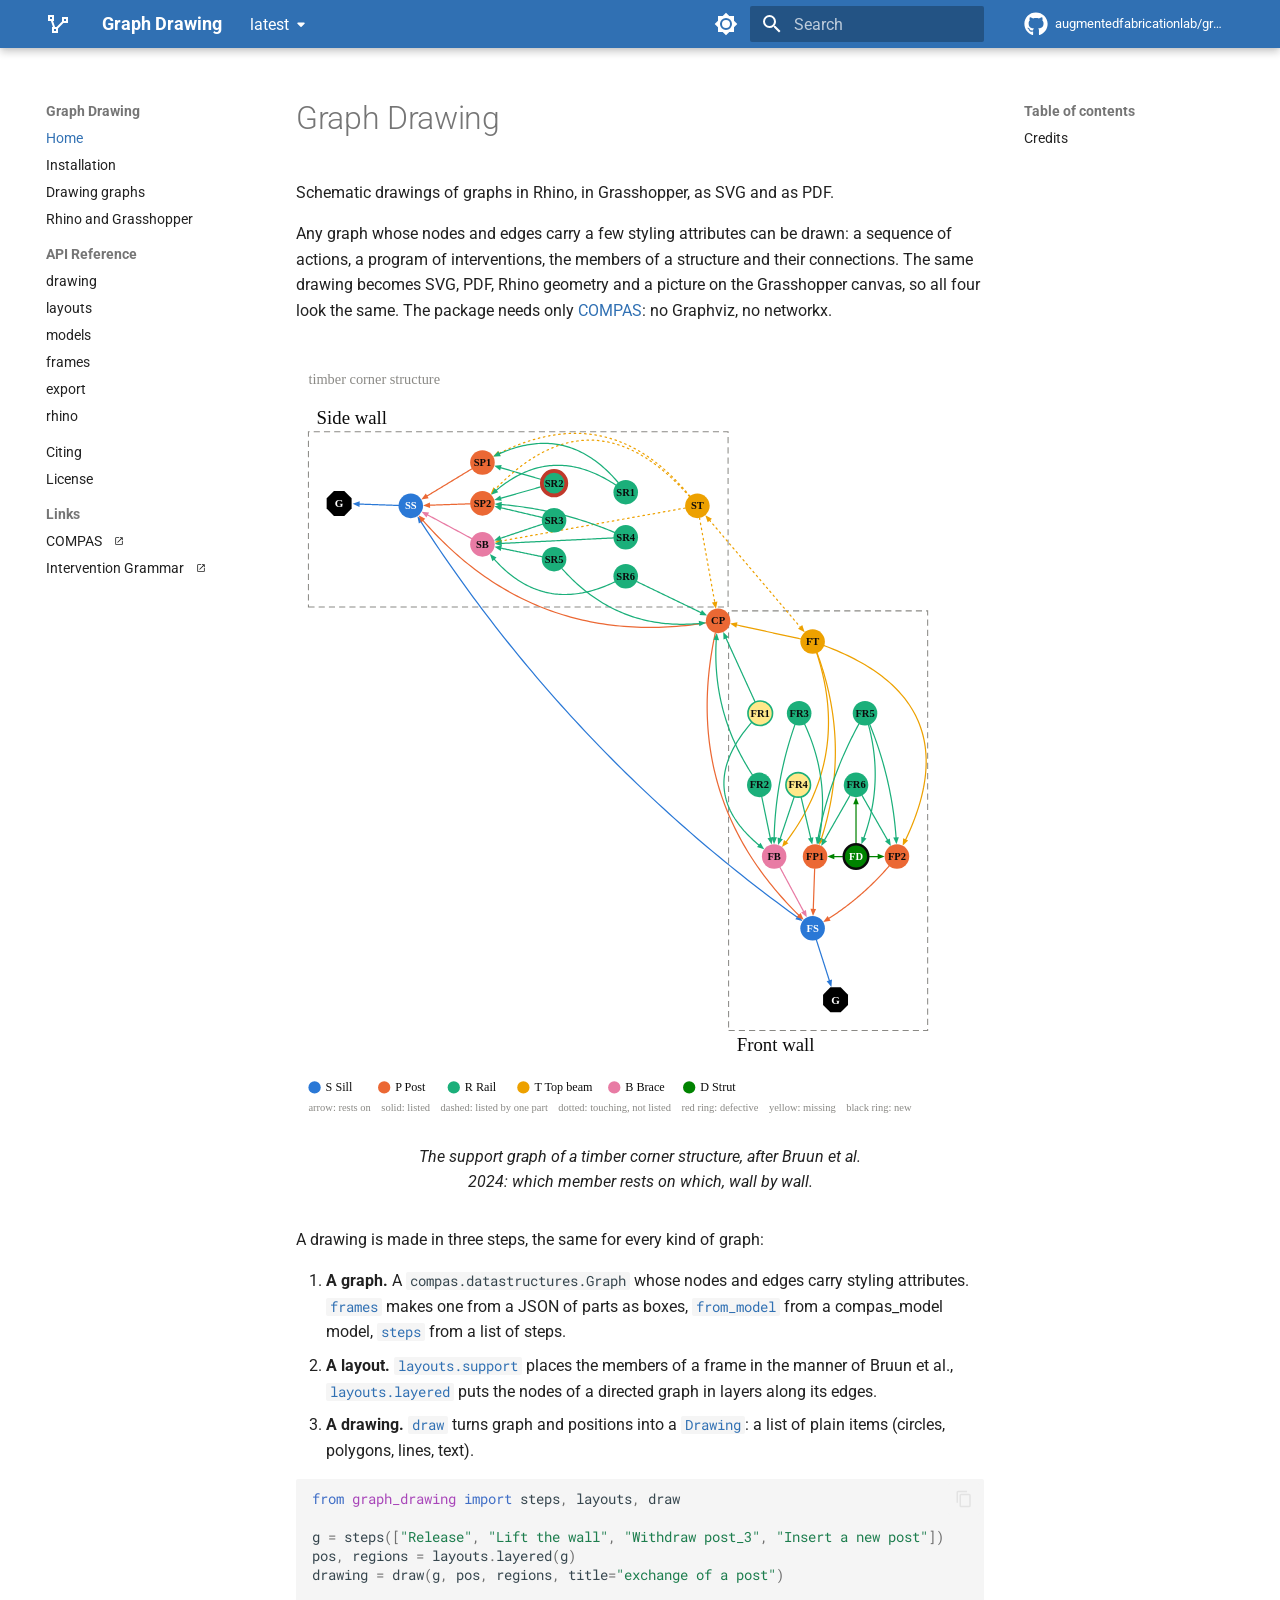
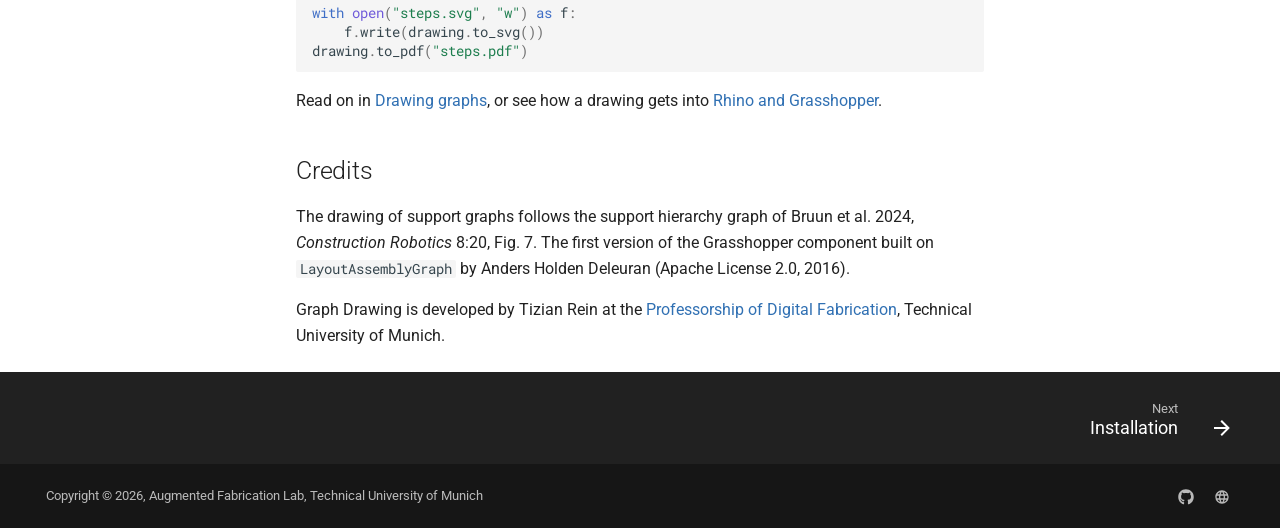
==== latest/index.html @ 90469720 "Deployed 56a0290 to latest with MkDocs 1.6.1 and mike 2.2.0" ====
<!doctype html>
<html lang="en" class="no-js">
  <head>
    
      <meta charset="utf-8">
      <meta name="viewport" content="width=device-width,initial-scale=1">
      
        <meta name="description" content="Schematic drawings of graphs in Rhino, in Grasshopper, as SVG and as PDF.">
      
      
        <meta name="author" content="Tizian Rein">
      
      
        <link rel="canonical" href="https://augmentedfabricationlab.github.io/graph_drawing/latest/">
      
      
      
        <link rel="next" href="installation/">
      
      
        
      
      
      <link rel="icon" href="_images/favicon.svg">
      <meta name="generator" content="mkdocs-1.6.1, mkdocs-material-9.7.7">
    
    
      
        <title>Graph Drawing</title>
      
    
    
      <link rel="stylesheet" href="assets/stylesheets/main.ec1eaa64.min.css">
      
        
        <link rel="stylesheet" href="assets/stylesheets/palette.ab4e12ef.min.css">
      
      


    
    
      
    
    
      
        
        
        <link rel="preconnect" href="https://fonts.gstatic.com" crossorigin>
        <link rel="stylesheet" href="https://fonts.googleapis.com/css?family=Roboto:300,300i,400,400i,700,700i%7CRoboto+Mono:400,400i,700,700i&display=fallback">
        <style>:root{--md-text-font:"Roboto";--md-code-font:"Roboto Mono"}</style>
      
    
    
      <link rel="stylesheet" href="assets/_mkdocstrings.css">
    
      <link rel="stylesheet" href="assets/stylesheets/custom.css">
    
    <script>__md_scope=new URL(".",location),__md_hash=e=>[...e].reduce(((e,_)=>(e<<5)-e+_.charCodeAt(0)),0),__md_get=(e,_=localStorage,t=__md_scope)=>JSON.parse(_.getItem(t.pathname+"."+e)),__md_set=(e,_,t=localStorage,a=__md_scope)=>{try{t.setItem(a.pathname+"."+e,JSON.stringify(_))}catch(e){}}</script>
    
      

    
    
  </head>
  
  
    
    
      
    
    
    
    
    <body dir="ltr" data-md-color-scheme="default" data-md-color-primary="custom" data-md-color-accent="custom">
  
    
    <input class="md-toggle" data-md-toggle="drawer" type="checkbox" id="__drawer" autocomplete="off">
    <input class="md-toggle" data-md-toggle="search" type="checkbox" id="__search" autocomplete="off">
    <label class="md-overlay" for="__drawer"></label>
    <div data-md-component="skip">
      
        
        <a href="#graph-drawing" class="md-skip">
          Skip to content
        </a>
      
    </div>
    <div data-md-component="announce">
      
    </div>
    
      <div data-md-color-scheme="default" data-md-component="outdated" hidden>
        
      </div>
    
    
      

  

<header class="md-header md-header--shadow" data-md-component="header">
  <nav class="md-header__inner md-grid" aria-label="Header">
    <a href="https://augmentedfabricationlab.github.io/graph_drawing/" title="Graph Drawing" class="md-header__button md-logo" aria-label="Graph Drawing" data-md-component="logo">
      
  
  <svg xmlns="http://www.w3.org/2000/svg" viewBox="0 0 24 24"><path d="M2 3v6h2.95l2 6H6v6h6v-4.59L17.41 11H22V5h-6v4.57L10.59 15H9.06l-2-6H8V3M4 5h2v2H4m14 0h2v2h-2M8 17h2v2H8Z"/></svg>

    </a>
    <label class="md-header__button md-icon" for="__drawer">
      
      <svg xmlns="http://www.w3.org/2000/svg" viewBox="0 0 24 24"><path d="M3 6h18v2H3zm0 5h18v2H3zm0 5h18v2H3z"/></svg>
    </label>
    <div class="md-header__title" data-md-component="header-title">
      <div class="md-header__ellipsis">
        <div class="md-header__topic">
          <span class="md-ellipsis">
            Graph Drawing
          </span>
        </div>
        <div class="md-header__topic" data-md-component="header-topic">
          <span class="md-ellipsis">
            
              Home
            
          </span>
        </div>
      </div>
    </div>
    
      
        <form class="md-header__option" data-md-component="palette">
  
    
    
    
    <input class="md-option" data-md-color-media="" data-md-color-scheme="default" data-md-color-primary="custom" data-md-color-accent="custom"  aria-label="Switch to dark mode"  type="radio" name="__palette" id="__palette_0">
    
      <label class="md-header__button md-icon" title="Switch to dark mode" for="__palette_1" hidden>
        <svg xmlns="http://www.w3.org/2000/svg" viewBox="0 0 24 24"><path d="M12 8a4 4 0 0 0-4 4 4 4 0 0 0 4 4 4 4 0 0 0 4-4 4 4 0 0 0-4-4m0 10a6 6 0 0 1-6-6 6 6 0 0 1 6-6 6 6 0 0 1 6 6 6 6 0 0 1-6 6m8-9.31V4h-4.69L12 .69 8.69 4H4v4.69L.69 12 4 15.31V20h4.69L12 23.31 15.31 20H20v-4.69L23.31 12z"/></svg>
      </label>
    
  
    
    
    
    <input class="md-option" data-md-color-media="" data-md-color-scheme="slate" data-md-color-primary="custom" data-md-color-accent="custom"  aria-label="Switch to light mode"  type="radio" name="__palette" id="__palette_1">
    
      <label class="md-header__button md-icon" title="Switch to light mode" for="__palette_0" hidden>
        <svg xmlns="http://www.w3.org/2000/svg" viewBox="0 0 24 24"><path d="M12 18c-.89 0-1.74-.2-2.5-.55C11.56 16.5 13 14.42 13 12s-1.44-4.5-3.5-5.45C10.26 6.2 11.11 6 12 6a6 6 0 0 1 6 6 6 6 0 0 1-6 6m8-9.31V4h-4.69L12 .69 8.69 4H4v4.69L.69 12 4 15.31V20h4.69L12 23.31 15.31 20H20v-4.69L23.31 12z"/></svg>
      </label>
    
  
</form>
      
    
    
      <script>var palette=__md_get("__palette");if(palette&&palette.color){if("(prefers-color-scheme)"===palette.color.media){var media=matchMedia("(prefers-color-scheme: light)"),input=document.querySelector(media.matches?"[data-md-color-media='(prefers-color-scheme: light)']":"[data-md-color-media='(prefers-color-scheme: dark)']");palette.color.media=input.getAttribute("data-md-color-media"),palette.color.scheme=input.getAttribute("data-md-color-scheme"),palette.color.primary=input.getAttribute("data-md-color-primary"),palette.color.accent=input.getAttribute("data-md-color-accent")}for(var[key,value]of Object.entries(palette.color))document.body.setAttribute("data-md-color-"+key,value)}</script>
    
    
    
      
      
        <label class="md-header__button md-icon" for="__search">
          
          <svg xmlns="http://www.w3.org/2000/svg" viewBox="0 0 24 24"><path d="M9.5 3A6.5 6.5 0 0 1 16 9.5c0 1.61-.59 3.09-1.56 4.23l.27.27h.79l5 5-1.5 1.5-5-5v-.79l-.27-.27A6.52 6.52 0 0 1 9.5 16 6.5 6.5 0 0 1 3 9.5 6.5 6.5 0 0 1 9.5 3m0 2C7 5 5 7 5 9.5S7 14 9.5 14 14 12 14 9.5 12 5 9.5 5"/></svg>
        </label>
        <div class="md-search" data-md-component="search" role="dialog">
  <label class="md-search__overlay" for="__search"></label>
  <div class="md-search__inner" role="search">
    <form class="md-search__form" name="search">
      <input type="text" class="md-search__input" name="query" aria-label="Search" placeholder="Search" autocapitalize="off" autocorrect="off" autocomplete="off" spellcheck="false" data-md-component="search-query" required>
      <label class="md-search__icon md-icon" for="__search">
        
        <svg xmlns="http://www.w3.org/2000/svg" viewBox="0 0 24 24"><path d="M9.5 3A6.5 6.5 0 0 1 16 9.5c0 1.61-.59 3.09-1.56 4.23l.27.27h.79l5 5-1.5 1.5-5-5v-.79l-.27-.27A6.52 6.52 0 0 1 9.5 16 6.5 6.5 0 0 1 3 9.5 6.5 6.5 0 0 1 9.5 3m0 2C7 5 5 7 5 9.5S7 14 9.5 14 14 12 14 9.5 12 5 9.5 5"/></svg>
        
        <svg xmlns="http://www.w3.org/2000/svg" viewBox="0 0 24 24"><path d="M20 11v2H8l5.5 5.5-1.42 1.42L4.16 12l7.92-7.92L13.5 5.5 8 11z"/></svg>
      </label>
      <nav class="md-search__options" aria-label="Search">
        
        <button type="reset" class="md-search__icon md-icon" title="Clear" aria-label="Clear" tabindex="-1">
          
          <svg xmlns="http://www.w3.org/2000/svg" viewBox="0 0 24 24"><path d="M19 6.41 17.59 5 12 10.59 6.41 5 5 6.41 10.59 12 5 17.59 6.41 19 12 13.41 17.59 19 19 17.59 13.41 12z"/></svg>
        </button>
      </nav>
      
        <div class="md-search__suggest" data-md-component="search-suggest"></div>
      
    </form>
    <div class="md-search__output">
      <div class="md-search__scrollwrap" tabindex="0" data-md-scrollfix>
        <div class="md-search-result" data-md-component="search-result">
          <div class="md-search-result__meta">
            Initializing search
          </div>
          <ol class="md-search-result__list" role="presentation"></ol>
        </div>
      </div>
    </div>
  </div>
</div>
      
    
    
      <div class="md-header__source">
        <a href="https://github.com/augmentedfabricationlab/graph_drawing/" title="Go to repository" class="md-source" data-md-component="source">
  <div class="md-source__icon md-icon">
    
    <svg xmlns="http://www.w3.org/2000/svg" viewBox="0 0 512 512"><!--! Font Awesome Free 7.1.0 by @fontawesome - https://fontawesome.com License - https://fontawesome.com/license/free (Icons: CC BY 4.0, Fonts: SIL OFL 1.1, Code: MIT License) Copyright 2025 Fonticons, Inc.--><path d="M173.9 397.4c0 2-2.3 3.6-5.2 3.6-3.3.3-5.6-1.3-5.6-3.6 0-2 2.3-3.6 5.2-3.6 3-.3 5.6 1.3 5.6 3.6m-31.1-4.5c-.7 2 1.3 4.3 4.3 4.9 2.6 1 5.6 0 6.2-2s-1.3-4.3-4.3-5.2c-2.6-.7-5.5.3-6.2 2.3m44.2-1.7c-2.9.7-4.9 2.6-4.6 4.9.3 2 2.9 3.3 5.9 2.6 2.9-.7 4.9-2.6 4.6-4.6-.3-1.9-3-3.2-5.9-2.9M252.8 8C114.1 8 8 113.3 8 252c0 110.9 69.8 205.8 169.5 239.2 12.8 2.3 17.3-5.6 17.3-12.1 0-6.2-.3-40.4-.3-61.4 0 0-70 15-84.7-29.8 0 0-11.4-29.1-27.8-36.6 0 0-22.9-15.7 1.6-15.4 0 0 24.9 2 38.6 25.8 21.9 38.6 58.6 27.5 72.9 20.9 2.3-16 8.8-27.1 16-33.7-55.9-6.2-112.3-14.3-112.3-110.5 0-27.5 7.6-41.3 23.6-58.9-2.6-6.5-11.1-33.3 2.6-67.9 20.9-6.5 69 27 69 27 20-5.6 41.5-8.5 62.8-8.5s42.8 2.9 62.8 8.5c0 0 48.1-33.6 69-27 13.7 34.7 5.2 61.4 2.6 67.9 16 17.7 25.8 31.5 25.8 58.9 0 96.5-58.9 104.2-114.8 110.5 9.2 7.9 17 22.9 17 46.4 0 33.7-.3 75.4-.3 83.6 0 6.5 4.6 14.4 17.3 12.1C436.2 457.8 504 362.9 504 252 504 113.3 391.5 8 252.8 8M105.2 352.9c-1.3 1-1 3.3.7 5.2 1.6 1.6 3.9 2.3 5.2 1 1.3-1 1-3.3-.7-5.2-1.6-1.6-3.9-2.3-5.2-1m-10.8-8.1c-.7 1.3.3 2.9 2.3 3.9 1.6 1 3.6.7 4.3-.7.7-1.3-.3-2.9-2.3-3.9-2-.6-3.6-.3-4.3.7m32.4 35.6c-1.6 1.3-1 4.3 1.3 6.2 2.3 2.3 5.2 2.6 6.5 1 1.3-1.3.7-4.3-1.3-6.2-2.2-2.3-5.2-2.6-6.5-1m-11.4-14.7c-1.6 1-1.6 3.6 0 5.9s4.3 3.3 5.6 2.3c1.6-1.3 1.6-3.9 0-6.2-1.4-2.3-4-3.3-5.6-2"/></svg>
  </div>
  <div class="md-source__repository">
    augmentedfabricationlab/graph_drawing
  </div>
</a>
      </div>
    
  </nav>
  
</header>
    
    <div class="md-container" data-md-component="container">
      
      
        
          
        
      
      <main class="md-main" data-md-component="main">
        <div class="md-main__inner md-grid">
          
            
              
              <div class="md-sidebar md-sidebar--primary" data-md-component="sidebar" data-md-type="navigation" >
                <div class="md-sidebar__scrollwrap">
                  <div class="md-sidebar__inner">
                    



<nav class="md-nav md-nav--primary" aria-label="Navigation" data-md-level="0">
  <label class="md-nav__title" for="__drawer">
    <a href="https://augmentedfabricationlab.github.io/graph_drawing/" title="Graph Drawing" class="md-nav__button md-logo" aria-label="Graph Drawing" data-md-component="logo">
      
  
  <svg xmlns="http://www.w3.org/2000/svg" viewBox="0 0 24 24"><path d="M2 3v6h2.95l2 6H6v6h6v-4.59L17.41 11H22V5h-6v4.57L10.59 15H9.06l-2-6H8V3M4 5h2v2H4m14 0h2v2h-2M8 17h2v2H8Z"/></svg>

    </a>
    Graph Drawing
  </label>
  
    <div class="md-nav__source">
      <a href="https://github.com/augmentedfabricationlab/graph_drawing/" title="Go to repository" class="md-source" data-md-component="source">
  <div class="md-source__icon md-icon">
    
    <svg xmlns="http://www.w3.org/2000/svg" viewBox="0 0 512 512"><!--! Font Awesome Free 7.1.0 by @fontawesome - https://fontawesome.com License - https://fontawesome.com/license/free (Icons: CC BY 4.0, Fonts: SIL OFL 1.1, Code: MIT License) Copyright 2025 Fonticons, Inc.--><path d="M173.9 397.4c0 2-2.3 3.6-5.2 3.6-3.3.3-5.6-1.3-5.6-3.6 0-2 2.3-3.6 5.2-3.6 3-.3 5.6 1.3 5.6 3.6m-31.1-4.5c-.7 2 1.3 4.3 4.3 4.9 2.6 1 5.6 0 6.2-2s-1.3-4.3-4.3-5.2c-2.6-.7-5.5.3-6.2 2.3m44.2-1.7c-2.9.7-4.9 2.6-4.6 4.9.3 2 2.9 3.3 5.9 2.6 2.9-.7 4.9-2.6 4.6-4.6-.3-1.9-3-3.2-5.9-2.9M252.8 8C114.1 8 8 113.3 8 252c0 110.9 69.8 205.8 169.5 239.2 12.8 2.3 17.3-5.6 17.3-12.1 0-6.2-.3-40.4-.3-61.4 0 0-70 15-84.7-29.8 0 0-11.4-29.1-27.8-36.6 0 0-22.9-15.7 1.6-15.4 0 0 24.9 2 38.6 25.8 21.9 38.6 58.6 27.5 72.9 20.9 2.3-16 8.8-27.1 16-33.7-55.9-6.2-112.3-14.3-112.3-110.5 0-27.5 7.6-41.3 23.6-58.9-2.6-6.5-11.1-33.3 2.6-67.9 20.9-6.5 69 27 69 27 20-5.6 41.5-8.5 62.8-8.5s42.8 2.9 62.8 8.5c0 0 48.1-33.6 69-27 13.7 34.7 5.2 61.4 2.6 67.9 16 17.7 25.8 31.5 25.8 58.9 0 96.5-58.9 104.2-114.8 110.5 9.2 7.9 17 22.9 17 46.4 0 33.7-.3 75.4-.3 83.6 0 6.5 4.6 14.4 17.3 12.1C436.2 457.8 504 362.9 504 252 504 113.3 391.5 8 252.8 8M105.2 352.9c-1.3 1-1 3.3.7 5.2 1.6 1.6 3.9 2.3 5.2 1 1.3-1 1-3.3-.7-5.2-1.6-1.6-3.9-2.3-5.2-1m-10.8-8.1c-.7 1.3.3 2.9 2.3 3.9 1.6 1 3.6.7 4.3-.7.7-1.3-.3-2.9-2.3-3.9-2-.6-3.6-.3-4.3.7m32.4 35.6c-1.6 1.3-1 4.3 1.3 6.2 2.3 2.3 5.2 2.6 6.5 1 1.3-1.3.7-4.3-1.3-6.2-2.2-2.3-5.2-2.6-6.5-1m-11.4-14.7c-1.6 1-1.6 3.6 0 5.9s4.3 3.3 5.6 2.3c1.6-1.3 1.6-3.9 0-6.2-1.4-2.3-4-3.3-5.6-2"/></svg>
  </div>
  <div class="md-source__repository">
    augmentedfabricationlab/graph_drawing
  </div>
</a>
    </div>
  
  <ul class="md-nav__list" data-md-scrollfix>
    
      
      
  
  
    
  
  
  
    <li class="md-nav__item md-nav__item--active">
      
      <input class="md-nav__toggle md-toggle" type="checkbox" id="__toc">
      
      
        
      
      
        <label class="md-nav__link md-nav__link--active" for="__toc">
          
  
  
  <span class="md-ellipsis">
    
  
    Home
  

    
  </span>
  
  

          <span class="md-nav__icon md-icon"></span>
        </label>
      
      <a href="." class="md-nav__link md-nav__link--active">
        
  
  
  <span class="md-ellipsis">
    
  
    Home
  

    
  </span>
  
  

      </a>
      
        

<nav class="md-nav md-nav--secondary" aria-label="Table of contents">
  
  
  
    
  
  
    <label class="md-nav__title" for="__toc">
      <span class="md-nav__icon md-icon"></span>
      Table of contents
    </label>
    <ul class="md-nav__list" data-md-component="toc" data-md-scrollfix>
      
        <li class="md-nav__item">
  <a href="#credits" class="md-nav__link">
    <span class="md-ellipsis">
      
        Credits
      
    </span>
  </a>
  
</li>
      
    </ul>
  
</nav>
      
    </li>
  

    
      
      
  
  
  
  
    <li class="md-nav__item">
      <a href="installation/" class="md-nav__link">
        
  
  
  <span class="md-ellipsis">
    
  
    Installation
  

    
  </span>
  
  

      </a>
    </li>
  

    
      
      
  
  
  
  
    <li class="md-nav__item">
      <a href="usage/" class="md-nav__link">
        
  
  
  <span class="md-ellipsis">
    
  
    Drawing graphs
  

    
  </span>
  
  

      </a>
    </li>
  

    
      
      
  
  
  
  
    <li class="md-nav__item">
      <a href="rhino/" class="md-nav__link">
        
  
  
  <span class="md-ellipsis">
    
  
    Rhino and Grasshopper
  

    
  </span>
  
  

      </a>
    </li>
  

    
      
      
  
  
  
  
    
    
      
        
      
        
      
        
      
        
      
        
      
        
      
    
    
    
      
        
        
      
    
    
    <li class="md-nav__item md-nav__item--section md-nav__item--nested">
      
        
        
        <input class="md-nav__toggle md-toggle " type="checkbox" id="__nav_5" >
        
          
          <label class="md-nav__link" for="__nav_5" id="__nav_5_label" tabindex="">
            
  
  
  <span class="md-ellipsis">
    
  
    API Reference
  

    
  </span>
  
  

            <span class="md-nav__icon md-icon"></span>
          </label>
        
        <nav class="md-nav" data-md-level="1" aria-labelledby="__nav_5_label" aria-expanded="false">
          <label class="md-nav__title" for="__nav_5">
            <span class="md-nav__icon md-icon"></span>
            
  
    API Reference
  

          </label>
          <ul class="md-nav__list" data-md-scrollfix>
            
              
                
  
  
  
  
    <li class="md-nav__item">
      <a href="api/graph_drawing.drawing/" class="md-nav__link">
        
  
  
  <span class="md-ellipsis">
    
  
    drawing
  

    
  </span>
  
  

      </a>
    </li>
  

              
            
              
                
  
  
  
  
    <li class="md-nav__item">
      <a href="api/graph_drawing.layouts/" class="md-nav__link">
        
  
  
  <span class="md-ellipsis">
    
  
    layouts
  

    
  </span>
  
  

      </a>
    </li>
  

              
            
              
                
  
  
  
  
    <li class="md-nav__item">
      <a href="api/graph_drawing.models/" class="md-nav__link">
        
  
  
  <span class="md-ellipsis">
    
  
    models
  

    
  </span>
  
  

      </a>
    </li>
  

              
            
              
                
  
  
  
  
    <li class="md-nav__item">
      <a href="api/graph_drawing.frames/" class="md-nav__link">
        
  
  
  <span class="md-ellipsis">
    
  
    frames
  

    
  </span>
  
  

      </a>
    </li>
  

              
            
              
                
  
  
  
  
    <li class="md-nav__item">
      <a href="api/graph_drawing.export/" class="md-nav__link">
        
  
  
  <span class="md-ellipsis">
    
  
    export
  

    
  </span>
  
  

      </a>
    </li>
  

              
            
              
                
  
  
  
  
    <li class="md-nav__item">
      <a href="api/graph_drawing.rhino/" class="md-nav__link">
        
  
  
  <span class="md-ellipsis">
    
  
    rhino
  

    
  </span>
  
  

      </a>
    </li>
  

              
            
          </ul>
        </nav>
      
    </li>
  

    
      
      
  
  
  
  
    <li class="md-nav__item">
      <a href="citing/" class="md-nav__link">
        
  
  
  <span class="md-ellipsis">
    
  
    Citing
  

    
  </span>
  
  

      </a>
    </li>
  

    
      
      
  
  
  
  
    <li class="md-nav__item">
      <a href="license/" class="md-nav__link">
        
  
  
  <span class="md-ellipsis">
    
  
    License
  

    
  </span>
  
  

      </a>
    </li>
  

    
      
      
  
  
  
  
    
    
      
        
      
        
      
    
    
    
      
        
        
      
    
    
    <li class="md-nav__item md-nav__item--section md-nav__item--nested">
      
        
        
        <input class="md-nav__toggle md-toggle " type="checkbox" id="__nav_8" >
        
          
          <label class="md-nav__link" for="__nav_8" id="__nav_8_label" tabindex="">
            
  
  
  <span class="md-ellipsis">
    
  
    Links
  

    
  </span>
  
  

            <span class="md-nav__icon md-icon"></span>
          </label>
        
        <nav class="md-nav" data-md-level="1" aria-labelledby="__nav_8_label" aria-expanded="false">
          <label class="md-nav__title" for="__nav_8">
            <span class="md-nav__icon md-icon"></span>
            
  
    Links
  

          </label>
          <ul class="md-nav__list" data-md-scrollfix>
            
              
                
  
  
  
  
    <li class="md-nav__item">
      <a href="https://compas.dev/" class="md-nav__link">
        
  
  
  <span class="md-ellipsis">
    
  
    COMPAS
  

    
  </span>
  
  

      </a>
    </li>
  

              
            
              
                
  
  
  
  
    <li class="md-nav__item">
      <a href="https://augmentedfabricationlab.github.io/intervention_grammar/" class="md-nav__link">
        
  
  
  <span class="md-ellipsis">
    
  
    Intervention Grammar
  

    
  </span>
  
  

      </a>
    </li>
  

              
            
          </ul>
        </nav>
      
    </li>
  

    
  </ul>
</nav>
                  </div>
                </div>
              </div>
            
            
              
              <div class="md-sidebar md-sidebar--secondary" data-md-component="sidebar" data-md-type="toc" >
                <div class="md-sidebar__scrollwrap">
                  <div class="md-sidebar__inner">
                    

<nav class="md-nav md-nav--secondary" aria-label="Table of contents">
  
  
  
    
  
  
    <label class="md-nav__title" for="__toc">
      <span class="md-nav__icon md-icon"></span>
      Table of contents
    </label>
    <ul class="md-nav__list" data-md-component="toc" data-md-scrollfix>
      
        <li class="md-nav__item">
  <a href="#credits" class="md-nav__link">
    <span class="md-ellipsis">
      
        Credits
      
    </span>
  </a>
  
</li>
      
    </ul>
  
</nav>
                  </div>
                </div>
              </div>
            
          
          
            <div class="md-content" data-md-component="content">
              
              <article class="md-content__inner md-typeset">
                
                  



<h1 id="graph-drawing">Graph Drawing<a class="headerlink" href="#graph-drawing" title="Permanent link">¤</a></h1>
<p class="lead">
Schematic drawings of graphs in Rhino, in Grasshopper, as SVG and as PDF.
</p>

<p>Any graph whose nodes and edges carry a few styling attributes can be drawn:
a sequence of actions, a program of interventions, the members of a structure
and their connections. The same drawing becomes SVG, PDF, Rhino geometry and a
picture on the Grasshopper canvas, so all four look the same. The package
needs only <a href="https://compas.dev">COMPAS</a>: no Graphviz, no networkx.</p>
<figure>
<p><img alt="Support graph of a timber corner structure" src="_images/corner_support.svg" />
  </p>
<figcaption>The support graph of a timber corner structure, after Bruun et al. 2024: which member rests on which, wall by wall.</figcaption>
</figure>
<p>A drawing is made in three steps, the same for every kind of graph:</p>
<ol>
<li><strong>A graph.</strong> A <code>compas.datastructures.Graph</code> whose nodes and edges carry
   styling attributes. <a class="autorefs autorefs-internal" title="            graph_drawing.frames" href="api/graph_drawing.frames/#graph_drawing.frames"><code>frames</code></a> makes one from a JSON
   of parts as boxes, <a class="autorefs autorefs-internal" title="            from_model" href="api/graph_drawing.models/#graph_drawing.models.from_model"><code>from_model</code></a> from a
   compas_model model, <a class="autorefs autorefs-internal" title="            steps" href="api/graph_drawing.models/#graph_drawing.models.steps"><code>steps</code></a> from a list of steps.</li>
<li><strong>A layout.</strong> <a class="autorefs autorefs-internal" title="            support" href="api/graph_drawing.layouts/#graph_drawing.layouts.support"><code>layouts.support</code></a> places the
   members of a frame in the manner of Bruun et al.,
   <a class="autorefs autorefs-internal" title="            layered" href="api/graph_drawing.layouts/#graph_drawing.layouts.layered"><code>layouts.layered</code></a> puts the nodes of a
   directed graph in layers along its edges.</li>
<li><strong>A drawing.</strong> <a class="autorefs autorefs-internal" title="            draw" href="api/graph_drawing.drawing/#graph_drawing.drawing.draw"><code>draw</code></a> turns graph and
   positions into a <a class="autorefs autorefs-internal" title="            Drawing" href="api/graph_drawing.drawing/#graph_drawing.drawing.Drawing"><code>Drawing</code></a>: a list of plain
   items (circles, polygons, lines, text).</li>
</ol>
<div class="language-python highlight"><pre><span></span><code><a id="__codelineno-0-1" name="__codelineno-0-1" href="#__codelineno-0-1"></a><span class="kn">from</span><span class="w"> </span><span class="nn">graph_drawing</span><span class="w"> </span><span class="kn">import</span> <span class="n">steps</span><span class="p">,</span> <span class="n">layouts</span><span class="p">,</span> <span class="n">draw</span>
<a id="__codelineno-0-2" name="__codelineno-0-2" href="#__codelineno-0-2"></a>
<a id="__codelineno-0-3" name="__codelineno-0-3" href="#__codelineno-0-3"></a><span class="n">g</span> <span class="o">=</span> <span class="n">steps</span><span class="p">([</span><span class="s2">"Release"</span><span class="p">,</span> <span class="s2">"Lift the wall"</span><span class="p">,</span> <span class="s2">"Withdraw post_3"</span><span class="p">,</span> <span class="s2">"Insert a new post"</span><span class="p">])</span>
<a id="__codelineno-0-4" name="__codelineno-0-4" href="#__codelineno-0-4"></a><span class="n">pos</span><span class="p">,</span> <span class="n">regions</span> <span class="o">=</span> <span class="n">layouts</span><span class="o">.</span><span class="n">layered</span><span class="p">(</span><span class="n">g</span><span class="p">)</span>
<a id="__codelineno-0-5" name="__codelineno-0-5" href="#__codelineno-0-5"></a><span class="n">drawing</span> <span class="o">=</span> <span class="n">draw</span><span class="p">(</span><span class="n">g</span><span class="p">,</span> <span class="n">pos</span><span class="p">,</span> <span class="n">regions</span><span class="p">,</span> <span class="n">title</span><span class="o">=</span><span class="s2">"exchange of a post"</span><span class="p">)</span>
<a id="__codelineno-0-6" name="__codelineno-0-6" href="#__codelineno-0-6"></a>
<a id="__codelineno-0-7" name="__codelineno-0-7" href="#__codelineno-0-7"></a><span class="k">with</span> <span class="nb">open</span><span class="p">(</span><span class="s2">"steps.svg"</span><span class="p">,</span> <span class="s2">"w"</span><span class="p">)</span> <span class="k">as</span> <span class="n">f</span><span class="p">:</span>
<a id="__codelineno-0-8" name="__codelineno-0-8" href="#__codelineno-0-8"></a>    <span class="n">f</span><span class="o">.</span><span class="n">write</span><span class="p">(</span><span class="n">drawing</span><span class="o">.</span><span class="n">to_svg</span><span class="p">())</span>
<a id="__codelineno-0-9" name="__codelineno-0-9" href="#__codelineno-0-9"></a><span class="n">drawing</span><span class="o">.</span><span class="n">to_pdf</span><span class="p">(</span><span class="s2">"steps.pdf"</span><span class="p">)</span>
</code></pre></div>
<p>Read on in <a href="usage/">Drawing graphs</a>, or see how a drawing gets into
<a href="rhino/">Rhino and Grasshopper</a>.</p>
<h2 id="credits">Credits<a class="headerlink" href="#credits" title="Permanent link">¤</a></h2>
<p>The drawing of support graphs follows the support hierarchy graph of
Bruun et al. 2024, <em>Construction Robotics</em> 8:20, Fig. 7. The first version of
the Grasshopper component built on <code>LayoutAssemblyGraph</code> by Anders Holden
Deleuran (Apache License 2.0, 2016).</p>
<p>Graph Drawing is developed by Tizian Rein at the
<a href="https://www.arc.ed.tum.de/df">Professorship of Digital Fabrication</a>,
Technical University of Munich.</p>












                
              </article>
            </div>
          
          
<script>var target=document.getElementById(location.hash.slice(1));target&&target.name&&(target.checked=target.name.startsWith("__tabbed_"))</script>
        </div>
        
          <button type="button" class="md-top md-icon" data-md-component="top" hidden>
  
  <svg xmlns="http://www.w3.org/2000/svg" viewBox="0 0 24 24"><path d="M13 20h-2V8l-5.5 5.5-1.42-1.42L12 4.16l7.92 7.92-1.42 1.42L13 8z"/></svg>
  Back to top
</button>
        
      </main>
      
        <footer class="md-footer">
  
    
      
      <nav class="md-footer__inner md-grid" aria-label="Footer" >
        
        
          
          <a href="installation/" class="md-footer__link md-footer__link--next" aria-label="Next: Installation">
            <div class="md-footer__title">
              <span class="md-footer__direction">
                Next
              </span>
              <div class="md-ellipsis">
                Installation
              </div>
            </div>
            <div class="md-footer__button md-icon">
              
              <svg xmlns="http://www.w3.org/2000/svg" viewBox="0 0 24 24"><path d="M4 11v2h12l-5.5 5.5 1.42 1.42L19.84 12l-7.92-7.92L10.5 5.5 16 11z"/></svg>
            </div>
          </a>
        
      </nav>
    
  
  <div class="md-footer-meta md-typeset">
    <div class="md-footer-meta__inner md-grid">
      <div class="md-copyright">
  
    <div class="md-copyright__highlight">
      Copyright &copy; 2026, Augmented Fabrication Lab, Technical University of Munich
    </div>
  
  
</div>
      
        
<div class="md-social">
  
    
    
    
    
    <a href="https://github.com/augmentedfabricationlab/graph_drawing" target="_blank" rel="noopener" title="graph_drawing on GitHub" class="md-social__link">
      <svg xmlns="http://www.w3.org/2000/svg" viewBox="0 0 512 512"><!--! Font Awesome Free 7.1.0 by @fontawesome - https://fontawesome.com License - https://fontawesome.com/license/free (Icons: CC BY 4.0, Fonts: SIL OFL 1.1, Code: MIT License) Copyright 2025 Fonticons, Inc.--><path d="M173.9 397.4c0 2-2.3 3.6-5.2 3.6-3.3.3-5.6-1.3-5.6-3.6 0-2 2.3-3.6 5.2-3.6 3-.3 5.6 1.3 5.6 3.6m-31.1-4.5c-.7 2 1.3 4.3 4.3 4.9 2.6 1 5.6 0 6.2-2s-1.3-4.3-4.3-5.2c-2.6-.7-5.5.3-6.2 2.3m44.2-1.7c-2.9.7-4.9 2.6-4.6 4.9.3 2 2.9 3.3 5.9 2.6 2.9-.7 4.9-2.6 4.6-4.6-.3-1.9-3-3.2-5.9-2.9M252.8 8C114.1 8 8 113.3 8 252c0 110.9 69.8 205.8 169.5 239.2 12.8 2.3 17.3-5.6 17.3-12.1 0-6.2-.3-40.4-.3-61.4 0 0-70 15-84.7-29.8 0 0-11.4-29.1-27.8-36.6 0 0-22.9-15.7 1.6-15.4 0 0 24.9 2 38.6 25.8 21.9 38.6 58.6 27.5 72.9 20.9 2.3-16 8.8-27.1 16-33.7-55.9-6.2-112.3-14.3-112.3-110.5 0-27.5 7.6-41.3 23.6-58.9-2.6-6.5-11.1-33.3 2.6-67.9 20.9-6.5 69 27 69 27 20-5.6 41.5-8.5 62.8-8.5s42.8 2.9 62.8 8.5c0 0 48.1-33.6 69-27 13.7 34.7 5.2 61.4 2.6 67.9 16 17.7 25.8 31.5 25.8 58.9 0 96.5-58.9 104.2-114.8 110.5 9.2 7.9 17 22.9 17 46.4 0 33.7-.3 75.4-.3 83.6 0 6.5 4.6 14.4 17.3 12.1C436.2 457.8 504 362.9 504 252 504 113.3 391.5 8 252.8 8M105.2 352.9c-1.3 1-1 3.3.7 5.2 1.6 1.6 3.9 2.3 5.2 1 1.3-1 1-3.3-.7-5.2-1.6-1.6-3.9-2.3-5.2-1m-10.8-8.1c-.7 1.3.3 2.9 2.3 3.9 1.6 1 3.6.7 4.3-.7.7-1.3-.3-2.9-2.3-3.9-2-.6-3.6-.3-4.3.7m32.4 35.6c-1.6 1.3-1 4.3 1.3 6.2 2.3 2.3 5.2 2.6 6.5 1 1.3-1.3.7-4.3-1.3-6.2-2.2-2.3-5.2-2.6-6.5-1m-11.4-14.7c-1.6 1-1.6 3.6 0 5.9s4.3 3.3 5.6 2.3c1.6-1.3 1.6-3.9 0-6.2-1.4-2.3-4-3.3-5.6-2"/></svg>
    </a>
  
    
    
    
    
    <a href="https://www.arc.ed.tum.de/df" target="_blank" rel="noopener" title="Professorship of Digital Fabrication, TUM" class="md-social__link">
      <svg xmlns="http://www.w3.org/2000/svg" viewBox="0 0 24 24"><path d="M16.36 14c.08-.66.14-1.32.14-2s-.06-1.34-.14-2h3.38c.16.64.26 1.31.26 2s-.1 1.36-.26 2m-5.15 5.56c.6-1.11 1.06-2.31 1.38-3.56h2.95a8.03 8.03 0 0 1-4.33 3.56M14.34 14H9.66c-.1-.66-.16-1.32-.16-2s.06-1.35.16-2h4.68c.09.65.16 1.32.16 2s-.07 1.34-.16 2M12 19.96c-.83-1.2-1.5-2.53-1.91-3.96h3.82c-.41 1.43-1.08 2.76-1.91 3.96M8 8H5.08A7.92 7.92 0 0 1 9.4 4.44C8.8 5.55 8.35 6.75 8 8m-2.92 8H8c.35 1.25.8 2.45 1.4 3.56A8 8 0 0 1 5.08 16m-.82-2C4.1 13.36 4 12.69 4 12s.1-1.36.26-2h3.38c-.08.66-.14 1.32-.14 2s.06 1.34.14 2M12 4.03c.83 1.2 1.5 2.54 1.91 3.97h-3.82c.41-1.43 1.08-2.77 1.91-3.97M18.92 8h-2.95a15.7 15.7 0 0 0-1.38-3.56c1.84.63 3.37 1.9 4.33 3.56M12 2C6.47 2 2 6.5 2 12a10 10 0 0 0 10 10 10 10 0 0 0 10-10A10 10 0 0 0 12 2"/></svg>
    </a>
  
</div>
      
    </div>
  </div>
</footer>
      
    </div>
    <div class="md-dialog" data-md-component="dialog">
      <div class="md-dialog__inner md-typeset"></div>
    </div>
    
    
    
      
      
      <script id="__config" type="application/json">{"annotate": null, "base": ".", "features": ["content.code.copy", "navigation.footer", "navigation.indexes", "navigation.sections", "navigation.top", "search.highlight", "search.suggest", "toc.follow"], "search": "assets/javascripts/workers/search.2c215733.min.js", "tags": null, "translations": {"clipboard.copied": "Copied to clipboard", "clipboard.copy": "Copy to clipboard", "search.result.more.one": "1 more on this page", "search.result.more.other": "# more on this page", "search.result.none": "No matching documents", "search.result.one": "1 matching document", "search.result.other": "# matching documents", "search.result.placeholder": "Type to start searching", "search.result.term.missing": "Missing", "select.version": "Select version"}, "version": {"provider": "mike"}}</script>
    
    
      <script src="assets/javascripts/bundle.d7400e89.min.js"></script>
      
    
  </body>
</html>
---- latest/assets/stylesheets/main.ec1eaa64.min.css ----
@charset "UTF-8";html{-webkit-text-size-adjust:none;-moz-text-size-adjust:none;text-size-adjust:none;box-sizing:border-box}*,:after,:before{box-sizing:inherit}@media (prefers-reduced-motion){*,:after,:before{transition:none!important}}body{margin:0}a,button,input,label{-webkit-tap-highlight-color:transparent}a{color:inherit;text-decoration:none}hr{border:0;box-sizing:initial;display:block;height:.05rem;overflow:visible;padding:0}small{font-size:80%}sub,sup{line-height:1em}img{border-style:none}table{border-collapse:initial;border-spacing:0}td,th{font-weight:400;vertical-align:top}button{background:#0000;border:0;font-family:inherit;font-size:inherit;margin:0;padding:0}input{border:0;outline:none}:root{--md-primary-fg-color:#4051b5;--md-primary-fg-color--light:#5d6cc0;--md-primary-fg-color--dark:#303fa1;--md-primary-bg-color:#fff;--md-primary-bg-color--light:#ffffffb3;--md-accent-fg-color:#526cfe;--md-accent-fg-color--transparent:#526cfe1a;--md-accent-bg-color:#fff;--md-accent-bg-color--light:#ffffffb3}[data-md-color-scheme=default]{color-scheme:light}[data-md-color-scheme=default] img[src$="#gh-dark-mode-only"],[data-md-color-scheme=default] img[src$="#only-dark"]{display:none}:root,[data-md-color-scheme=default]{--md-hue:225deg;--md-default-fg-color:#000000de;--md-default-fg-color--light:#0000008a;--md-default-fg-color--lighter:#00000052;--md-default-fg-color--lightest:#00000012;--md-default-bg-color:#fff;--md-default-bg-color--light:#ffffffb3;--md-default-bg-color--lighter:#ffffff4d;--md-default-bg-color--lightest:#ffffff1f;--md-code-fg-color:#36464e;--md-code-bg-color:#f5f5f5;--md-code-bg-color--light:#f5f5f5b3;--md-code-bg-color--lighter:#f5f5f54d;--md-code-hl-color:#4287ff;--md-code-hl-color--light:#4287ff1a;--md-code-hl-number-color:#d52a2a;--md-code-hl-special-color:#db1457;--md-code-hl-function-color:#a846b9;--md-code-hl-constant-color:#6e59d9;--md-code-hl-keyword-color:#3f6ec6;--md-code-hl-string-color:#1c7d4d;--md-code-hl-name-color:var(--md-code-fg-color);--md-code-hl-operator-color:var(--md-default-fg-color--light);--md-code-hl-punctuation-color:var(--md-default-fg-color--light);--md-code-hl-comment-color:var(--md-default-fg-color--light);--md-code-hl-generic-color:var(--md-default-fg-color--light);--md-code-hl-variable-color:var(--md-default-fg-color--light);--md-typeset-color:var(--md-default-fg-color);--md-typeset-a-color:var(--md-primary-fg-color);--md-typeset-del-color:#f5503d26;--md-typeset-ins-color:#0bd57026;--md-typeset-kbd-color:#fafafa;--md-typeset-kbd-accent-color:#fff;--md-typeset-kbd-border-color:#b8b8b8;--md-typeset-mark-color:#ffff0080;--md-typeset-table-color:#0000001f;--md-typeset-table-color--light:rgba(0,0,0,.035);--md-admonition-fg-color:var(--md-default-fg-color);--md-admonition-bg-color:var(--md-default-bg-color);--md-warning-fg-color:#000000de;--md-warning-bg-color:#ff9;--md-footer-fg-color:#fff;--md-footer-fg-color--light:#ffffffb3;--md-footer-fg-color--lighter:#ffffff73;--md-footer-bg-color:#000000de;--md-footer-bg-color--dark:#00000052;--md-shadow-z1:0 0.2rem 0.5rem #0000000d,0 0 0.05rem #0000001a;--md-shadow-z2:0 0.2rem 0.5rem #0000001a,0 0 0.05rem #00000040;--md-shadow-z3:0 0.2rem 0.5rem #0003,0 0 0.05rem #00000059}.md-icon svg{fill:currentcolor;display:block;height:1.2rem;width:1.2rem}body{-webkit-font-smoothing:antialiased;-moz-osx-font-smoothing:grayscale;--md-text-font-family:var(--md-text-font,_),-apple-system,BlinkMacSystemFont,Helvetica,Arial,sans-serif;--md-code-font-family:var(--md-code-font,_),SFMono-Regular,Consolas,Menlo,monospace}aside,body,input{font-feature-settings:"kern","liga";color:var(--md-typeset-color);font-family:var(--md-text-font-family)}code,kbd,pre{font-feature-settings:"kern";font-family:var(--md-code-font-family)}:root{--md-typeset-table-sort-icon:url('data:image/svg+xml;charset=utf-8,<svg xmlns="http://www.w3.org/2000/svg" viewBox="0 0 24 24"><path d="m18 21-4-4h3V7h-3l4-4 4 4h-3v10h3M2 19v-2h10v2M2 13v-2h7v2M2 7V5h4v2z"/></svg>');--md-typeset-table-sort-icon--asc:url('data:image/svg+xml;charset=utf-8,<svg xmlns="http://www.w3.org/2000/svg" viewBox="0 0 24 24"><path d="M19 17h3l-4 4-4-4h3V3h2M2 17h10v2H2M6 5v2H2V5m0 6h7v2H2z"/></svg>');--md-typeset-table-sort-icon--desc:url('data:image/svg+xml;charset=utf-8,<svg xmlns="http://www.w3.org/2000/svg" viewBox="0 0 24 24"><path d="M19 7h3l-4-4-4 4h3v14h2M2 17h10v2H2M6 5v2H2V5m0 6h7v2H2z"/></svg>')}.md-typeset{-webkit-print-color-adjust:exact;color-adjust:exact;font-size:.8rem;line-height:1.6;overflow-wrap:break-word}@media print{.md-typeset{font-size:.68rem}}.md-typeset blockquote,.md-typeset dl,.md-typeset figure,.md-typeset ol,.md-typeset pre,.md-typeset ul{margin-bottom:1em;margin-top:1em}.md-typeset h1{color:var(--md-default-fg-color--light);font-size:2em;line-height:1.3;margin:0 0 1.25em}.md-typeset h1,.md-typeset h2{font-weight:300;letter-spacing:-.01em}.md-typeset h2{font-size:1.5625em;line-height:1.4;margin:1.6em 0 .64em}.md-typeset h3{font-size:1.25em;font-weight:400;letter-spacing:-.01em;line-height:1.5;margin:1.6em 0 .8em}.md-typeset h2+h3{margin-top:.8em}.md-typeset h4{font-weight:700;letter-spacing:-.01em;margin:1em 0}.md-typeset h5,.md-typeset h6{color:var(--md-default-fg-color--light);font-size:.8em;font-weight:700;letter-spacing:-.01em;margin:1.25em 0}.md-typeset h5{text-transform:uppercase}.md-typeset h5 code{text-transform:none}.md-typeset hr{border-bottom:.05rem solid var(--md-default-fg-color--lightest);display:flow-root;margin:1.5em 0}.md-typeset a{color:var(--md-typeset-a-color);word-break:break-word}.md-typeset a,.md-typeset a:before{transition:color 125ms}.md-typeset a:focus,.md-typeset a:hover{color:var(--md-accent-fg-color)}.md-typeset a:focus code,.md-typeset a:hover code{background-color:var(--md-accent-fg-color--transparent);color:var(--md-accent-fg-color)}.md-typeset a code{color:var(--md-typeset-a-color)}.md-typeset a.focus-visible{outline-color:var(--md-accent-fg-color);outline-offset:.2rem}.md-typeset code,.md-typeset kbd,.md-typeset pre{color:var(--md-code-fg-color);direction:ltr;font-variant-ligatures:none;transition:background-color 125ms}@media print{.md-typeset code,.md-typeset kbd,.md-typeset pre{white-space:pre-wrap}}.md-typeset code{background-color:var(--md-code-bg-color);border-radius:.1rem;-webkit-box-decoration-break:clone;box-decoration-break:clone;font-size:.85em;padding:0 .2941176471em;transition:color 125ms,background-color 125ms;word-break:break-word}.md-typeset code:not(.focus-visible){-webkit-tap-highlight-color:transparent;outline:none}.md-typeset pre{display:flow-root;line-height:1.4;position:relative}.md-typeset pre>code{-webkit-box-decoration-break:slice;box-decoration-break:slice;box-shadow:none;display:block;margin:0;outline-color:var(--md-accent-fg-color);overflow:auto;padding:.7720588235em 1.1764705882em;scrollbar-color:var(--md-default-fg-color--lighter) #0000;scrollbar-width:thin;touch-action:auto;word-break:normal}.md-typeset pre>code:hover{scrollbar-color:var(--md-accent-fg-color) #0000}.md-typeset pre>code::-webkit-scrollbar{height:.2rem;width:.2rem}.md-typeset pre>code::-webkit-scrollbar-thumb{background-color:var(--md-default-fg-color--lighter)}.md-typeset pre>code::-webkit-scrollbar-thumb:hover{background-color:var(--md-accent-fg-color)}.md-typeset kbd{background-color:var(--md-typeset-kbd-color);border-radius:.1rem;box-shadow:0 .1rem 0 .05rem var(--md-typeset-kbd-border-color),0 .1rem 0 var(--md-typeset-kbd-border-color),0 -.1rem .2rem var(--md-typeset-kbd-accent-color) inset;color:var(--md-default-fg-color);display:inline-block;font-size:.75em;padding:0 .6666666667em;vertical-align:text-top;word-break:break-word}.md-typeset mark{background-color:var(--md-typeset-mark-color);-webkit-box-decoration-break:clone;box-decoration-break:clone;color:inherit;word-break:break-word}.md-typeset abbr{cursor:help;text-decoration:none}.md-typeset [data-preview],.md-typeset abbr{border-bottom:.05rem dotted var(--md-default-fg-color--light)}.md-typeset small{opacity:.75}[dir=ltr] .md-typeset sub,[dir=ltr] .md-typeset sup{margin-left:.078125em}[dir=rtl] .md-typeset sub,[dir=rtl] .md-typeset sup{margin-right:.078125em}[dir=ltr] .md-typeset blockquote{padding-left:.6rem}[dir=rtl] .md-typeset blockquote{padding-right:.6rem}[dir=ltr] .md-typeset blockquote{border-left:.2rem solid var(--md-default-fg-color--lighter)}[dir=rtl] .md-typeset blockquote{border-right:.2rem solid var(--md-default-fg-color--lighter)}.md-typeset blockquote{color:var(--md-default-fg-color--light);margin-left:0;margin-right:0}.md-typeset ul{list-style-type:disc}.md-typeset ul[type]{list-style-type:revert-layer}[dir=ltr] .md-typeset ol,[dir=ltr] .md-typeset ul{margin-left:.625em}[dir=rtl] .md-typeset ol,[dir=rtl] .md-typeset ul{margin-right:.625em}.md-typeset ol,.md-typeset ul{padding:0}.md-typeset ol:not([hidden]),.md-typeset ul:not([hidden]){display:flow-root}.md-typeset ol ol,.md-typeset ul ol{list-style-type:lower-alpha}.md-typeset ol ol ol,.md-typeset ul ol ol{list-style-type:lower-roman}.md-typeset ol ol ol ol,.md-typeset ul ol ol ol{list-style-type:upper-alpha}.md-typeset ol ol ol ol ol,.md-typeset ul ol ol ol ol{list-style-type:upper-roman}.md-typeset ol[type],.md-typeset ul[type]{list-style-type:revert-layer}[dir=ltr] .md-typeset ol li,[dir=ltr] .md-typeset ul li{margin-left:1.25em}[dir=rtl] .md-typeset ol li,[dir=rtl] .md-typeset ul li{margin-right:1.25em}.md-typeset ol li,.md-typeset ul li{margin-bottom:.5em}.md-typeset ol li blockquote,.md-typeset ol li p,.md-typeset ul li blockquote,.md-typeset ul li p{margin:.5em 0}.md-typeset ol li:last-child,.md-typeset ul li:last-child{margin-bottom:0}[dir=ltr] .md-typeset ol li ol,[dir=ltr] .md-typeset ol li ul,[dir=ltr] .md-typeset ul li ol,[dir=ltr] .md-typeset ul li ul{margin-left:.625em}[dir=rtl] .md-typeset ol li ol,[dir=rtl] .md-typeset ol li ul,[dir=rtl] .md-typeset ul li ol,[dir=rtl] .md-typeset ul li ul{margin-right:.625em}.md-typeset ol li ol,.md-typeset ol li ul,.md-typeset ul li ol,.md-typeset ul li ul{margin-bottom:.5em;margin-top:.5em}[dir=ltr] .md-typeset dd{margin-left:1.875em}[dir=rtl] .md-typeset dd{margin-right:1.875em}.md-typeset dd{margin-bottom:1.5em;margin-top:1em}.md-typeset img,.md-typeset svg,.md-typeset video{height:auto;max-width:100%}.md-typeset img[align=left]{margin:1em 1em 1em 0}.md-typeset img[align=right]{margin:1em 0 1em 1em}.md-typeset img[align]:only-child{margin-top:0}.md-typeset figure{display:flow-root;margin:1em auto;max-width:100%;text-align:center;width:fit-content}.md-typeset figure img{display:block;margin:0 auto}.md-typeset figcaption{font-style:italic;margin:1em auto;max-width:24rem}.md-typeset iframe{max-width:100%}.md-typeset table:not([class]){background-color:var(--md-default-bg-color);border:.05rem solid var(--md-typeset-table-color);border-radius:.1rem;display:inline-block;font-size:.64rem;max-width:100%;overflow:auto;touch-action:auto}@media print{.md-typeset table:not([class]){display:table}}.md-typeset table:not([class])+*{margin-top:1.5em}.md-typeset table:not([class]) td>:first-child,.md-typeset table:not([class]) th>:first-child{margin-top:0}.md-typeset table:not([class]) td>:last-child,.md-typeset table:not([class]) th>:last-child{margin-bottom:0}.md-typeset table:not([class]) td:not([align]),.md-typeset table:not([class]) th:not([align]){text-align:left}[dir=rtl] .md-typeset table:not([class]) td:not([align]),[dir=rtl] .md-typeset table:not([class]) th:not([align]){text-align:right}.md-typeset table:not([class]) th{font-weight:700;min-width:5rem;padding:.9375em 1.25em;vertical-align:top}.md-typeset table:not([class]) td{border-top:.05rem solid var(--md-typeset-table-color);padding:.9375em 1.25em;vertical-align:top}.md-typeset table:not([class]) tbody tr{transition:background-color 125ms}.md-typeset table:not([class]) tbody tr:hover{background-color:var(--md-typeset-table-color--light);box-shadow:0 .05rem 0 var(--md-default-bg-color) inset}.md-typeset table:not([class]) a{word-break:normal}.md-typeset table th[role=columnheader]{cursor:pointer}[dir=ltr] .md-typeset table th[role=columnheader]:after{margin-left:.5em}[dir=rtl] .md-typeset table th[role=columnheader]:after{margin-right:.5em}.md-typeset table th[role=columnheader]:after{content:"";display:inline-block;height:1.2em;-webkit-mask-image:var(--md-typeset-table-sort-icon);mask-image:var(--md-typeset-table-sort-icon);-webkit-mask-repeat:no-repeat;mask-repeat:no-repeat;-webkit-mask-size:contain;mask-size:contain;transition:background-color 125ms;vertical-align:text-bottom;width:1.2em}.md-typeset table th[role=columnheader]:hover:after{background-color:var(--md-default-fg-color--lighter)}.md-typeset table th[role=columnheader][aria-sort=ascending]:after{background-color:var(--md-default-fg-color--light);-webkit-mask-image:var(--md-typeset-table-sort-icon--asc);mask-image:var(--md-typeset-table-sort-icon--asc)}.md-typeset table th[role=columnheader][aria-sort=descending]:after{background-color:var(--md-default-fg-color--light);-webkit-mask-image:var(--md-typeset-table-sort-icon--desc);mask-image:var(--md-typeset-table-sort-icon--desc)}.md-typeset__scrollwrap{margin:1em -.8rem;overflow-x:auto;touch-action:auto}.md-typeset__table{display:inline-block;margin-bottom:.5em;padding:0 .8rem}@media print{.md-typeset__table{display:block}}html .md-typeset__table table{display:table;margin:0;overflow:hidden;width:100%}@media screen and (max-width:44.984375em){.md-content__inner>pre{margin:1em -.8rem}.md-content__inner>pre code{border-radius:0}}.md-typeset .md-author{border-radius:100%;display:block;flex-shrink:0;height:1.6rem;overflow:hidden;position:relative;transition:color 125ms,transform 125ms;width:1.6rem}.md-typeset .md-author img{display:block}.md-typeset .md-author--more{background:var(--md-default-fg-color--lightest);color:var(--md-default-fg-color--lighter);font-size:.6rem;font-weight:700;line-height:1.6rem;text-align:center}.md-typeset .md-author--long{height:2.4rem;width:2.4rem}.md-typeset a.md-author{transform:scale(1)}.md-typeset a.md-author img{border-radius:100%;filter:grayscale(100%) opacity(75%);transition:filter 125ms}.md-typeset a.md-author:focus,.md-typeset a.md-author:hover{transform:scale(1.1);z-index:1}.md-typeset a.md-author:focus img,.md-typeset a.md-author:hover img{filter:grayscale(0)}.md-banner{background-color:var(--md-footer-bg-color);color:var(--md-footer-fg-color);overflow:auto}@media print{.md-banner{display:none}}.md-banner--warning{background-color:var(--md-warning-bg-color);color:var(--md-warning-fg-color)}.md-banner__inner{font-size:.7rem;margin:.6rem auto;padding:0 .8rem}[dir=ltr] .md-banner__button{float:right}[dir=rtl] .md-banner__button{float:left}.md-banner__button{color:inherit;cursor:pointer;transition:opacity .25s}.no-js .md-banner__button{display:none}.md-banner__button:hover{opacity:.7}html{font-size:125%;height:100%;overflow-x:hidden}@media screen and (min-width:100em){html{font-size:137.5%}}@media screen and (min-width:125em){html{font-size:150%}}body{background-color:var(--md-default-bg-color);display:flex;flex-direction:column;font-size:.5rem;min-height:100%;position:relative;width:100%}@media print{body{display:block}}@media screen and (max-width:59.984375em){body[data-md-scrolllock]{position:fixed}}.md-grid{margin-left:auto;margin-right:auto;max-width:61rem}.md-container{display:flex;flex-direction:column;flex-grow:1}@media print{.md-container{display:block}}.md-main{flex-grow:1}.md-main__inner{display:flex;height:100%;margin-top:1.5rem}.md-ellipsis{overflow:hidden;text-overflow:ellipsis}.md-toggle{display:none}.md-option{height:0;opacity:0;position:absolute;width:0}.md-option:checked+label:not([hidden]){display:block}.md-option.focus-visible+label{outline-color:var(--md-accent-fg-color);outline-style:auto}.md-skip{background-color:var(--md-default-fg-color);border-radius:.1rem;color:var(--md-default-bg-color);font-size:.64rem;margin:.5rem;opacity:0;outline-color:var(--md-accent-fg-color);padding:.3rem .5rem;position:fixed;transform:translateY(.4rem);z-index:-1}.md-skip:focus{opacity:1;transform:translateY(0);transition:transform .25s cubic-bezier(.4,0,.2,1),opacity 175ms 75ms;z-index:10}@page{margin:25mm}:root{--md-clipboard-icon:url('data:image/svg+xml;charset=utf-8,<svg xmlns="http://www.w3.org/2000/svg" viewBox="0 0 24 24"><path d="M19 21H8V7h11m0-2H8a2 2 0 0 0-2 2v14a2 2 0 0 0 2 2h11a2 2 0 0 0 2-2V7a2 2 0 0 0-2-2m-3-4H4a2 2 0 0 0-2 2v14h2V3h12z"/></svg>')}.md-clipboard{border-radius:.1rem;color:var(--md-default-fg-color--lightest);cursor:pointer;height:1.5em;outline-color:var(--md-accent-fg-color);outline-offset:.1rem;transition:color .25s;width:1.5em;z-index:1}@media print{.md-clipboard{display:none}}.md-clipboard:not(.focus-visible){-webkit-tap-highlight-color:transparent;outline:none}:hover>.md-clipboard{color:var(--md-default-fg-color--light)}.md-clipboard:focus,.md-clipboard:hover{color:var(--md-accent-fg-color)}.md-clipboard:after{background-color:currentcolor;content:"";display:block;height:1.125em;margin:0 auto;-webkit-mask-image:var(--md-clipboard-icon);mask-image:var(--md-clipboard-icon);-webkit-mask-position:center;mask-position:center;-webkit-mask-repeat:no-repeat;mask-repeat:no-repeat;-webkit-mask-size:contain;mask-size:contain;width:1.125em}.md-clipboard--inline{cursor:pointer}.md-clipboard--inline code{transition:color .25s,background-color .25s}.md-clipboard--inline:focus code,.md-clipboard--inline:hover code{background-color:var(--md-accent-fg-color--transparent);color:var(--md-accent-fg-color)}:root{--md-code-select-icon:url('data:image/svg+xml;charset=utf-8,<svg xmlns="http://www.w3.org/2000/svg" viewBox="0 0 24 24"><path d="M19 19h-4v2h4c1.1 0 2-.9 2-2v-4h-2m0-12h-4v2h4v4h2V5c0-1.1-.9-2-2-2M5 5h4V3H5c-1.1 0-2 .9-2 2v4h2m0 6H3v4c0 1.1.9 2 2 2h4v-2H5zm2-4h2v2H7zm4 0h2v2h-2zm4 0h2v2h-2zM7 7h2v2H7zm4 0h2v2h-2zm4 0h2v2h-2zm-8 8h2v2H7zm4 0h2v2h-2zm4 0h2v2h-2z"/></svg>');--md-code-copy-icon:url('data:image/svg+xml;charset=utf-8,<svg xmlns="http://www.w3.org/2000/svg" viewBox="0 0 24 24"><path d="M19 21H8V7h11m0-2H8a2 2 0 0 0-2 2v14a2 2 0 0 0 2 2h11a2 2 0 0 0 2-2V7a2 2 0 0 0-2-2m-3-4H4a2 2 0 0 0-2 2v14h2V3h12z"/></svg>')}.md-typeset .md-code__content{display:grid}.md-code__nav{background-color:var(--md-code-bg-color--lighter);border-radius:.1rem;display:flex;gap:.2rem;padding:.2rem;position:absolute;right:.25em;top:.25em;transition:background-color .25s;z-index:1}:hover>.md-code__nav{background-color:var(--md-code-bg-color--light)}.md-code__button{color:var(--md-default-fg-color--lightest);cursor:pointer;display:block;height:1.5em;outline-color:var(--md-accent-fg-color);outline-offset:.1rem;transition:color .25s;width:1.5em}:hover>*>.md-code__button{color:var(--md-default-fg-color--light)}.md-code__button.focus-visible,.md-code__button:hover{color:var(--md-accent-fg-color)}.md-code__button--active{color:var(--md-default-fg-color)!important}.md-code__button:after{background-color:currentcolor;content:"";display:block;height:1.125em;margin:0 auto;-webkit-mask-position:center;mask-position:center;-webkit-mask-repeat:no-repeat;mask-repeat:no-repeat;-webkit-mask-size:contain;mask-size:contain;width:1.125em}.md-code__button[data-md-type=select]:after{-webkit-mask-image:var(--md-code-select-icon);mask-image:var(--md-code-select-icon)}.md-code__button[data-md-type=copy]:after{-webkit-mask-image:var(--md-code-copy-icon);mask-image:var(--md-code-copy-icon)}@keyframes consent{0%{opacity:0;transform:translateY(100%)}to{opacity:1;transform:translateY(0)}}@keyframes overlay{0%{opacity:0}to{opacity:1}}.md-consent__overlay{animation:overlay .25s both;-webkit-backdrop-filter:blur(.1rem);backdrop-filter:blur(.1rem);background-color:#0000008a;height:100%;opacity:1;position:fixed;top:0;width:100%;z-index:5}.md-consent__inner{animation:consent .5s cubic-bezier(.1,.7,.1,1) both;background-color:var(--md-default-bg-color);border:0;border-radius:.1rem;bottom:0;box-shadow:0 0 .2rem #0000001a,0 .2rem .4rem #0003;max-height:100%;overflow:auto;padding:0;position:fixed;width:100%;z-index:5}.md-consent__form{padding:.8rem}.md-consent__settings{display:none;margin:1em 0}input:checked+.md-consent__settings{display:block}.md-consent__controls{margin-bottom:.8rem}.md-typeset .md-consent__controls .md-button{display:inline}@media screen and (max-width:44.984375em){.md-typeset .md-consent__controls .md-button{display:block;margin-top:.4rem;text-align:center;width:100%}}.md-consent label{cursor:pointer}.md-content{flex-grow:1;min-width:0}.md-content__inner{margin:0 .8rem 1.2rem;padding-top:.6rem}@media screen and (min-width:76.25em){[dir=ltr] .md-sidebar--primary:not([hidden])~.md-content>.md-content__inner{margin-left:1.2rem}[dir=ltr] .md-sidebar--secondary:not([hidden])~.md-content>.md-content__inner,[dir=rtl] .md-sidebar--primary:not([hidden])~.md-content>.md-content__inner{margin-right:1.2rem}[dir=rtl] .md-sidebar--secondary:not([hidden])~.md-content>.md-content__inner{margin-left:1.2rem}}.md-content__inner:before{content:"";display:block;height:.4rem}.md-content__inner>:last-child{margin-bottom:0}[dir=ltr] .md-content__button{float:right}[dir=rtl] .md-content__button{float:left}[dir=ltr] .md-content__button{margin-left:.4rem}[dir=rtl] .md-content__button{margin-right:.4rem}.md-content__button{margin:.4rem 0;padding:0}@media print{.md-content__button{display:none}}.md-typeset .md-content__button{color:var(--md-default-fg-color--lighter)}.md-content__button svg{display:inline;vertical-align:top}[dir=rtl] .md-content__button svg{transform:scaleX(-1)}[dir=ltr] .md-dialog{right:.8rem}[dir=rtl] .md-dialog{left:.8rem}.md-dialog{background-color:var(--md-default-fg-color);border-radius:.1rem;bottom:.8rem;box-shadow:var(--md-shadow-z3);min-width:11.1rem;opacity:0;padding:.4rem .6rem;pointer-events:none;position:fixed;transform:translateY(100%);transition:transform 0ms .4s,opacity .4s;z-index:4}@media print{.md-dialog{display:none}}.md-dialog--active{opacity:1;pointer-events:auto;transform:translateY(0);transition:transform .4s cubic-bezier(.075,.85,.175,1),opacity .4s}.md-dialog__inner{color:var(--md-default-bg-color);font-size:.7rem}.md-feedback{margin:2em 0 1em;text-align:center}.md-feedback fieldset{border:none;margin:0;padding:0}.md-feedback__title{font-weight:700;margin:1em auto}.md-feedback__inner{position:relative}.md-feedback__list{display:flex;flex-wrap:wrap;place-content:baseline center;position:relative}.md-feedback__list:hover .md-icon:not(:disabled){color:var(--md-default-fg-color--lighter)}:disabled .md-feedback__list{min-height:1.8rem}.md-feedback__icon{color:var(--md-default-fg-color--light);cursor:pointer;flex-shrink:0;margin:0 .1rem;transition:color 125ms}.md-feedback__icon:not(:disabled).md-icon:hover{color:var(--md-accent-fg-color)}.md-feedback__icon:disabled{color:var(--md-default-fg-color--lightest);pointer-events:none}.md-feedback__note{opacity:0;position:relative;transform:translateY(.4rem);transition:transform .4s cubic-bezier(.1,.7,.1,1),opacity .15s}.md-feedback__note>*{margin:0 auto;max-width:16rem}:disabled .md-feedback__note{opacity:1;transform:translateY(0)}@media print{.md-feedback{display:none}}.md-footer{background-color:var(--md-footer-bg-color);color:var(--md-footer-fg-color)}@media print{.md-footer{display:none}}.md-footer__inner{justify-content:space-between;overflow:auto;padding:.2rem}.md-footer__inner:not([hidden]){display:flex}.md-footer__link{align-items:end;display:flex;flex-grow:0.01;margin-bottom:.4rem;margin-top:1rem;max-width:100%;outline-color:var(--md-accent-fg-color);overflow:hidden;transition:opacity .25s}.md-footer__link:focus,.md-footer__link:hover{opacity:.7}[dir=rtl] .md-footer__link svg{transform:scaleX(-1)}@media screen and (max-width:44.984375em){.md-footer__link--prev{flex-shrink:0}.md-footer__link--prev .md-footer__title{display:none}}[dir=ltr] .md-footer__link--next{margin-left:auto}[dir=rtl] .md-footer__link--next{margin-right:auto}.md-footer__link--next{text-align:right}[dir=rtl] .md-footer__link--next{text-align:left}.md-footer__title{flex-grow:1;font-size:.9rem;margin-bottom:.7rem;max-width:calc(100% - 2.4rem);padding:0 1rem;white-space:nowrap}.md-footer__button{margin:.2rem;padding:.4rem}.md-footer__direction{font-size:.64rem;opacity:.7}.md-footer-meta{background-color:var(--md-footer-bg-color--dark)}.md-footer-meta__inner{display:flex;flex-wrap:wrap;justify-content:space-between;padding:.2rem}html .md-footer-meta.md-typeset a{color:var(--md-footer-fg-color--light)}html .md-footer-meta.md-typeset a:focus,html .md-footer-meta.md-typeset a:hover{color:var(--md-footer-fg-color)}.md-copyright{color:var(--md-footer-fg-color--lighter);font-size:.64rem;margin:auto .6rem;padding:.4rem 0;width:100%}@media screen and (min-width:45em){.md-copyright{width:auto}}.md-copyright__highlight{color:var(--md-footer-fg-color--light)}.md-social{display:inline-flex;gap:.2rem;margin:0 .4rem;padding:.2rem 0 .6rem}@media screen and (min-width:45em){.md-social{padding:.6rem 0}}.md-social__link{display:inline-block;height:1.6rem;text-align:center;width:1.6rem}.md-social__link:before{line-height:1.9}.md-social__link svg{fill:currentcolor;max-height:.8rem;vertical-align:-25%}.md-typeset .md-button{border:.1rem solid;border-radius:.1rem;color:var(--md-primary-fg-color);cursor:pointer;display:inline-block;font-weight:700;padding:.625em 2em;transition:color 125ms,background-color 125ms,border-color 125ms}.md-typeset .md-button--primary{background-color:var(--md-primary-fg-color);border-color:var(--md-primary-fg-color);color:var(--md-primary-bg-color)}.md-typeset .md-button:focus,.md-typeset .md-button:hover{background-color:var(--md-accent-fg-color);border-color:var(--md-accent-fg-color);color:var(--md-accent-bg-color)}[dir=ltr] .md-typeset .md-input{border-top-left-radius:.1rem}[dir=ltr] .md-typeset .md-input,[dir=rtl] .md-typeset .md-input{border-top-right-radius:.1rem}[dir=rtl] .md-typeset .md-input{border-top-left-radius:.1rem}.md-typeset .md-input{border-bottom:.1rem solid var(--md-default-fg-color--lighter);box-shadow:var(--md-shadow-z1);font-size:.8rem;height:1.8rem;padding:0 .6rem;transition:border .25s,box-shadow .25s}.md-typeset .md-input:focus,.md-typeset .md-input:hover{border-bottom-color:var(--md-accent-fg-color);box-shadow:var(--md-shadow-z2)}.md-typeset .md-input--stretch{width:100%}.md-header{background-color:var(--md-primary-fg-color);box-shadow:0 0 .2rem #0000,0 .2rem .4rem #0000;color:var(--md-primary-bg-color);display:block;left:0;position:sticky;right:0;top:0;z-index:4}@media print{.md-header{display:none}}.md-header[hidden]{transform:translateY(-100%);transition:transform .25s cubic-bezier(.8,0,.6,1),box-shadow .25s}.md-header--shadow{box-shadow:0 0 .2rem #0000001a,0 .2rem .4rem #0003;transition:transform .25s cubic-bezier(.1,.7,.1,1),box-shadow .25s}.md-header__inner{align-items:center;display:flex;padding:0 .2rem}.md-header__button{color:currentcolor;cursor:pointer;margin:.2rem;outline-color:var(--md-accent-fg-color);padding:.4rem;position:relative;transition:opacity .25s;vertical-align:middle;z-index:1}.md-header__button:hover{opacity:.7}.md-header__button:not([hidden]){display:inline-block}.md-header__button:not(.focus-visible){-webkit-tap-highlight-color:transparent;outline:none}.md-header__button.md-logo{margin:.2rem;padding:.4rem}@media screen and (max-width:76.234375em){.md-header__button.md-logo{display:none}}.md-header__button.md-logo img,.md-header__button.md-logo svg{fill:currentcolor;display:block;height:1.2rem;width:auto}@media screen and (min-width:60em){.md-header__button[for=__search]{display:none}}.no-js .md-header__button[for=__search]{display:none}[dir=rtl] .md-header__button[for=__search] svg{transform:scaleX(-1)}@media screen and (min-width:76.25em){.md-header__button[for=__drawer]{display:none}}.md-header__topic{display:flex;max-width:100%;position:absolute;transition:transform .4s cubic-bezier(.1,.7,.1,1),opacity .15s;white-space:nowrap}.md-header__topic+.md-header__topic{opacity:0;pointer-events:none;transform:translateX(1.25rem);transition:transform .4s cubic-bezier(1,.7,.1,.1),opacity .15s;z-index:-1}[dir=rtl] .md-header__topic+.md-header__topic{transform:translateX(-1.25rem)}.md-header__topic:first-child{font-weight:700}[dir=ltr] .md-header__title{margin-left:1rem;margin-right:.4rem}[dir=rtl] .md-header__title{margin-left:.4rem;margin-right:1rem}.md-header__title{flex-grow:1;font-size:.9rem;height:2.4rem;line-height:2.4rem}.md-header__title--active .md-header__topic{opacity:0;pointer-events:none;transform:translateX(-1.25rem);transition:transform .4s cubic-bezier(1,.7,.1,.1),opacity .15s;z-index:-1}[dir=rtl] .md-header__title--active .md-header__topic{transform:translateX(1.25rem)}.md-header__title--active .md-header__topic+.md-header__topic{opacity:1;pointer-events:auto;transform:translateX(0);transition:transform .4s cubic-bezier(.1,.7,.1,1),opacity .15s;z-index:0}.md-header__title>.md-header__ellipsis{height:100%;position:relative;width:100%}.md-header__option{display:flex;flex-shrink:0;max-width:100%;transition:max-width 0ms .25s,opacity .25s .25s;white-space:nowrap}[data-md-toggle=search]:checked~.md-header .md-header__option{max-width:0;opacity:0;transition:max-width 0ms,opacity 0ms}.md-header__option>input{bottom:0}.md-header__source{display:none}@media screen and (min-width:60em){[dir=ltr] .md-header__source{margin-left:1rem}[dir=rtl] .md-header__source{margin-right:1rem}.md-header__source{display:block;max-width:11.7rem;width:11.7rem}}@media screen and (min-width:76.25em){[dir=ltr] .md-header__source{margin-left:1.4rem}[dir=rtl] .md-header__source{margin-right:1.4rem}}.md-meta{color:var(--md-default-fg-color--light);font-size:.7rem;line-height:1.3}.md-meta__list{display:inline-flex;flex-wrap:wrap;list-style:none;margin:0;padding:0}.md-meta__item:not(:last-child):after{content:"·";margin-left:.2rem;margin-right:.2rem}.md-meta__link{color:var(--md-typeset-a-color)}.md-meta__link:focus,.md-meta__link:hover{color:var(--md-accent-fg-color)}.md-draft{background-color:#ff1744;border-radius:.125em;color:#fff;display:inline-block;font-weight:700;padding-left:.5714285714em;padding-right:.5714285714em}:root{--md-nav-icon--prev:url('data:image/svg+xml;charset=utf-8,<svg xmlns="http://www.w3.org/2000/svg" viewBox="0 0 24 24"><path d="M20 11v2H8l5.5 5.5-1.42 1.42L4.16 12l7.92-7.92L13.5 5.5 8 11z"/></svg>');--md-nav-icon--next:url('data:image/svg+xml;charset=utf-8,<svg xmlns="http://www.w3.org/2000/svg" viewBox="0 0 24 24"><path d="M8.59 16.58 13.17 12 8.59 7.41 10 6l6 6-6 6z"/></svg>');--md-toc-icon:url('data:image/svg+xml;charset=utf-8,<svg xmlns="http://www.w3.org/2000/svg" viewBox="0 0 24 24"><path d="M3 9h14V7H3zm0 4h14v-2H3zm0 4h14v-2H3zm16 0h2v-2h-2zm0-10v2h2V7zm0 6h2v-2h-2z"/></svg>')}.md-nav{font-size:.7rem;line-height:1.3}.md-nav__title{color:var(--md-default-fg-color--light);display:block;font-weight:700;overflow:hidden;padding:0 .6rem;text-overflow:ellipsis}.md-nav__title .md-nav__button{display:none}.md-nav__title .md-nav__button img{height:100%;width:auto}.md-nav__title .md-nav__button.md-logo img,.md-nav__title .md-nav__button.md-logo svg{fill:currentcolor;display:block;height:2.4rem;max-width:100%;object-fit:contain;width:auto}.md-nav__list{list-style:none;margin:0;padding:0}.md-nav__link{align-items:flex-start;display:flex;gap:.4rem;margin-top:.625em;scroll-snap-align:start;transition:color 125ms}.md-nav__link--passed,.md-nav__link--passed code{color:var(--md-default-fg-color--light)}.md-nav__item .md-nav__link--active,.md-nav__item .md-nav__link--active code{color:var(--md-typeset-a-color)}.md-nav__link .md-ellipsis{position:relative}.md-nav__link .md-ellipsis code{word-break:normal}[dir=ltr] .md-nav__link .md-icon:last-child{margin-left:auto}[dir=rtl] .md-nav__link .md-icon:last-child{margin-right:auto}.md-nav__link .md-typeset{font-size:.7rem;line-height:1.3}.md-nav__link svg{fill:currentcolor;flex-shrink:0;height:1.3em;position:relative}.md-nav__link[for]:focus,.md-nav__link[for]:hover,.md-nav__link[href]:focus,.md-nav__link[href]:hover{color:var(--md-accent-fg-color);cursor:pointer}.md-nav__link[for]:focus code,.md-nav__link[for]:hover code,.md-nav__link[href]:focus code,.md-nav__link[href]:hover code{background-color:var(--md-accent-fg-color--transparent);color:var(--md-accent-fg-color)}.md-nav__link.focus-visible{outline-color:var(--md-accent-fg-color);outline-offset:.2rem}.md-nav--primary .md-nav__link[for=__toc]{display:none}.md-nav--primary .md-nav__link[for=__toc] .md-icon:after{background-color:currentcolor;display:block;height:100%;-webkit-mask-image:var(--md-toc-icon);mask-image:var(--md-toc-icon);width:100%}.md-nav--primary .md-nav__link[for=__toc]~.md-nav{display:none}.md-nav__container>.md-nav__link{margin-top:0}.md-nav__container>.md-nav__link:first-child{flex-grow:1;min-width:0}.md-nav__icon{flex-shrink:0}.md-nav__source{display:none}@media screen and (max-width:76.234375em){.md-nav--primary,.md-nav--primary .md-nav{background-color:var(--md-default-bg-color);display:flex;flex-direction:column;height:100%;left:0;position:absolute;right:0;top:0;z-index:1}.md-nav--primary .md-nav__item,.md-nav--primary .md-nav__title{font-size:.8rem;line-height:1.5}.md-nav--primary .md-nav__title{background-color:var(--md-default-fg-color--lightest);color:var(--md-default-fg-color--light);cursor:pointer;height:5.6rem;line-height:2.4rem;padding:3rem .8rem .2rem;position:relative;white-space:nowrap}[dir=ltr] .md-nav--primary .md-nav__title .md-nav__icon{left:.4rem}[dir=rtl] .md-nav--primary .md-nav__title .md-nav__icon{right:.4rem}.md-nav--primary .md-nav__title .md-nav__icon{display:block;height:1.2rem;margin:.2rem;position:absolute;top:.4rem;width:1.2rem}.md-nav--primary .md-nav__title .md-nav__icon:after{background-color:currentcolor;content:"";display:block;height:100%;-webkit-mask-image:var(--md-nav-icon--prev);mask-image:var(--md-nav-icon--prev);-webkit-mask-position:center;mask-position:center;-webkit-mask-repeat:no-repeat;mask-repeat:no-repeat;-webkit-mask-size:contain;mask-size:contain;width:100%}.md-nav--primary .md-nav__title~.md-nav__list{background-color:var(--md-default-bg-color);box-shadow:0 .05rem 0 var(--md-default-fg-color--lightest) inset;overflow-y:auto;scroll-snap-type:y mandatory;touch-action:pan-y}.md-nav--primary .md-nav__title~.md-nav__list>:first-child{border-top:0}.md-nav--primary .md-nav__title[for=__drawer]{background-color:var(--md-primary-fg-color);color:var(--md-primary-bg-color);font-weight:700}.md-nav--primary .md-nav__title .md-logo{display:block;left:.2rem;margin:.2rem;padding:.4rem;position:absolute;right:.2rem;top:.2rem}.md-nav--primary .md-nav__list{flex:1}.md-nav--primary .md-nav__item{border-top:.05rem solid var(--md-default-fg-color--lightest)}.md-nav--primary .md-nav__item--active>.md-nav__link{color:var(--md-typeset-a-color)}.md-nav--primary .md-nav__item--active>.md-nav__link:focus,.md-nav--primary .md-nav__item--active>.md-nav__link:hover{color:var(--md-accent-fg-color)}.md-nav--primary .md-nav__link{margin-top:0;padding:.6rem .8rem}.md-nav--primary .md-nav__link svg{margin-top:.1em}.md-nav--primary .md-nav__link>.md-nav__link{padding:0}[dir=ltr] .md-nav--primary .md-nav__link .md-nav__icon{margin-right:-.2rem}[dir=rtl] .md-nav--primary .md-nav__link .md-nav__icon{margin-left:-.2rem}.md-nav--primary .md-nav__link .md-nav__icon{font-size:1.2rem;height:1.2rem;width:1.2rem}.md-nav--primary .md-nav__link .md-nav__icon:after{background-color:currentcolor;content:"";display:block;height:100%;-webkit-mask-image:var(--md-nav-icon--next);mask-image:var(--md-nav-icon--next);-webkit-mask-position:center;mask-position:center;-webkit-mask-repeat:no-repeat;mask-repeat:no-repeat;-webkit-mask-size:contain;mask-size:contain;width:100%}[dir=rtl] .md-nav--primary .md-nav__icon:after{transform:scale(-1)}.md-nav--primary .md-nav--secondary .md-nav{background-color:initial;position:static}[dir=ltr] .md-nav--primary .md-nav--secondary .md-nav .md-nav__link{padding-left:1.4rem}[dir=rtl] .md-nav--primary .md-nav--secondary .md-nav .md-nav__link{padding-right:1.4rem}[dir=ltr] .md-nav--primary .md-nav--secondary .md-nav .md-nav .md-nav__link{padding-left:2rem}[dir=rtl] .md-nav--primary .md-nav--secondary .md-nav .md-nav .md-nav__link{padding-right:2rem}[dir=ltr] .md-nav--primary .md-nav--secondary .md-nav .md-nav .md-nav .md-nav__link{padding-left:2.6rem}[dir=rtl] .md-nav--primary .md-nav--secondary .md-nav .md-nav .md-nav .md-nav__link{padding-right:2.6rem}[dir=ltr] .md-nav--primary .md-nav--secondary .md-nav .md-nav .md-nav .md-nav .md-nav__link{padding-left:3.2rem}[dir=rtl] .md-nav--primary .md-nav--secondary .md-nav .md-nav .md-nav .md-nav .md-nav__link{padding-right:3.2rem}.md-nav--secondary{background-color:initial}.md-nav__toggle~.md-nav{display:flex;opacity:0;transform:translateX(100%);transition:transform .25s cubic-bezier(.8,0,.6,1),opacity 125ms 50ms}[dir=rtl] .md-nav__toggle~.md-nav{transform:translateX(-100%)}.md-nav__toggle:checked~.md-nav{opacity:1;transform:translateX(0);transition:transform .25s cubic-bezier(.4,0,.2,1),opacity 125ms 125ms}.md-nav__toggle:checked~.md-nav>.md-nav__list{backface-visibility:hidden}}@media screen and (max-width:59.984375em){.md-nav--primary .md-nav__link[for=__toc]{display:flex}.md-nav--primary .md-nav__link[for=__toc] .md-icon:after{content:""}.md-nav--primary .md-nav__link[for=__toc]+.md-nav__link{display:none}.md-nav--primary .md-nav__link[for=__toc]~.md-nav{display:flex}.md-nav__source{background-color:var(--md-primary-fg-color--dark);color:var(--md-primary-bg-color);display:block;padding:0 .2rem}}@media screen and (min-width:60em) and (max-width:76.234375em){.md-nav--integrated .md-nav__link[for=__toc]{display:flex}.md-nav--integrated .md-nav__link[for=__toc] .md-icon:after{content:""}.md-nav--integrated .md-nav__link[for=__toc]+.md-nav__link{display:none}.md-nav--integrated .md-nav__link[for=__toc]~.md-nav{display:flex}}@media screen and (min-width:60em){.md-nav{margin-bottom:-.4rem}.md-nav--secondary .md-nav__title{background:var(--md-default-bg-color);box-shadow:0 0 .4rem .4rem var(--md-default-bg-color);position:sticky;top:0;z-index:1}.md-nav--secondary .md-nav__title[for=__toc]{scroll-snap-align:start}.md-nav--secondary .md-nav__title .md-nav__icon{display:none}[dir=ltr] .md-nav--secondary .md-nav__list{padding-left:.6rem}[dir=rtl] .md-nav--secondary .md-nav__list{padding-right:.6rem}.md-nav--secondary .md-nav__list{padding-bottom:.4rem}[dir=ltr] .md-nav--secondary .md-nav__item>.md-nav__link{margin-right:.4rem}[dir=rtl] .md-nav--secondary .md-nav__item>.md-nav__link{margin-left:.4rem}}@media screen and (min-width:76.25em){.md-nav{margin-bottom:-.4rem;transition:max-height .25s cubic-bezier(.86,0,.07,1)}.md-nav--primary .md-nav__title{background:var(--md-default-bg-color);box-shadow:0 0 .4rem .4rem var(--md-default-bg-color);position:sticky;top:0;z-index:1}.md-nav--primary .md-nav__title[for=__drawer]{scroll-snap-align:start}.md-nav--primary .md-nav__title .md-nav__icon{display:none}[dir=ltr] .md-nav--primary .md-nav__list{padding-left:.6rem}[dir=rtl] .md-nav--primary .md-nav__list{padding-right:.6rem}.md-nav--primary .md-nav__list{padding-bottom:.4rem}[dir=ltr] .md-nav--primary .md-nav__item>.md-nav__link{margin-right:.4rem}[dir=rtl] .md-nav--primary .md-nav__item>.md-nav__link{margin-left:.4rem}.md-nav__toggle~.md-nav{display:grid;grid-template-rows:minmax(.4rem,0fr);opacity:0;transition:grid-template-rows .25s cubic-bezier(.86,0,.07,1),opacity .25s,visibility 0ms .25s;visibility:collapse}.md-nav__toggle~.md-nav>.md-nav__list{overflow:hidden}.md-nav__toggle.md-toggle--indeterminate~.md-nav,.md-nav__toggle:checked~.md-nav{grid-template-rows:minmax(.4rem,1fr);opacity:1;transition:grid-template-rows .25s cubic-bezier(.86,0,.07,1),opacity .15s .1s,visibility 0ms;visibility:visible}.md-nav__toggle.md-toggle--indeterminate~.md-nav{transition:none}.md-nav__item--nested>.md-nav>.md-nav__title{display:none}.md-nav__item--section{display:block;margin:1.25em 0}.md-nav__item--section:last-child{margin-bottom:0}.md-nav__item--section>.md-nav__link{font-weight:700}.md-nav__item--section>.md-nav__link[for]{color:var(--md-default-fg-color--light)}.md-nav__item--section>.md-nav__link:not(.md-nav__container){pointer-events:none}.md-nav__item--section>.md-nav__link .md-icon,.md-nav__item--section>.md-nav__link>[for]{display:none}[dir=ltr] .md-nav__item--section>.md-nav{margin-left:-.6rem}[dir=rtl] .md-nav__item--section>.md-nav{margin-right:-.6rem}.md-nav__item--section>.md-nav{display:block;opacity:1;visibility:visible}.md-nav__item--section>.md-nav>.md-nav__list>.md-nav__item{padding:0}.md-nav__icon{border-radius:100%;height:.9rem;transition:background-color .25s;width:.9rem}.md-nav__icon:hover{background-color:var(--md-accent-fg-color--transparent)}.md-nav__icon:after{background-color:currentcolor;border-radius:100%;content:"";display:inline-block;height:100%;-webkit-mask-image:var(--md-nav-icon--next);mask-image:var(--md-nav-icon--next);-webkit-mask-position:center;mask-position:center;-webkit-mask-repeat:no-repeat;mask-repeat:no-repeat;-webkit-mask-size:contain;mask-size:contain;transition:transform .25s;vertical-align:-.1rem;width:100%}[dir=rtl] .md-nav__icon:after{transform:rotate(180deg)}.md-nav__item--nested .md-nav__toggle:checked~.md-nav__link .md-nav__icon:after,.md-nav__item--nested .md-toggle--indeterminate~.md-nav__link .md-nav__icon:after{transform:rotate(90deg)}.md-nav--lifted>.md-nav__list>.md-nav__item,.md-nav--lifted>.md-nav__title{display:none}.md-nav--lifted>.md-nav__list>.md-nav__item--active{display:block}.md-nav--lifted>.md-nav__list>.md-nav__item--active>.md-nav__link{background:var(--md-default-bg-color);box-shadow:0 0 .4rem .4rem var(--md-default-bg-color);margin-top:0;position:sticky;top:0;z-index:1}.md-nav--lifted>.md-nav__list>.md-nav__item--active>.md-nav__link:not(.md-nav__container){pointer-events:none}.md-nav--lifted>.md-nav__list>.md-nav__item--active.md-nav__item--section{margin:0}[dir=ltr] .md-nav--lifted>.md-nav__list>.md-nav__item>.md-nav:not(.md-nav--secondary){margin-left:-.6rem}[dir=rtl] .md-nav--lifted>.md-nav__list>.md-nav__item>.md-nav:not(.md-nav--secondary){margin-right:-.6rem}.md-nav--lifted>.md-nav__list>.md-nav__item>[for]{color:var(--md-default-fg-color--light)}.md-nav--lifted .md-nav[data-md-level="1"]{grid-template-rows:minmax(.4rem,1fr);opacity:1;visibility:visible}[dir=ltr] .md-nav--integrated>.md-nav__list>.md-nav__item--active .md-nav--secondary{border-left:.05rem solid var(--md-primary-fg-color)}[dir=rtl] .md-nav--integrated>.md-nav__list>.md-nav__item--active .md-nav--secondary{border-right:.05rem solid var(--md-primary-fg-color)}.md-nav--integrated>.md-nav__list>.md-nav__item--active .md-nav--secondary{display:block;margin-bottom:1.25em;opacity:1;visibility:visible}.md-nav--integrated>.md-nav__list>.md-nav__item--active .md-nav--secondary>.md-nav__list{overflow:visible;padding-bottom:0}.md-nav--integrated>.md-nav__list>.md-nav__item--active .md-nav--secondary>.md-nav__title{display:none}}.md-pagination{font-size:.8rem;font-weight:700;gap:.4rem}.md-pagination,.md-pagination>*{align-items:center;display:flex;justify-content:center}.md-pagination>*{border-radius:.2rem;height:1.8rem;min-width:1.8rem;text-align:center}.md-pagination__current{background-color:var(--md-default-fg-color--lightest);color:var(--md-default-fg-color--light)}.md-pagination__link{transition:color 125ms,background-color 125ms}.md-pagination__link:focus,.md-pagination__link:hover{background-color:var(--md-accent-fg-color--transparent);color:var(--md-accent-fg-color)}.md-pagination__link:focus svg,.md-pagination__link:hover svg{color:var(--md-accent-fg-color)}.md-pagination__link.focus-visible{outline-color:var(--md-accent-fg-color);outline-offset:.2rem}.md-pagination__link svg{fill:currentcolor;color:var(--md-default-fg-color--lighter);display:block;max-height:100%;width:1.2rem}:root{--md-path-icon:url('data:image/svg+xml;charset=utf-8,<svg xmlns="http://www.w3.org/2000/svg" viewBox="0 0 24 24"><path d="M8.59 16.58 13.17 12 8.59 7.41 10 6l6 6-6 6z"/></svg>')}.md-path{font-size:.7rem;margin:0 .8rem;overflow:auto;padding-top:1.2rem}.md-path:not([hidden]){display:block}@media screen and (min-width:76.25em){.md-path{margin:0 1.2rem}}.md-path__list{align-items:center;display:flex;gap:.2rem;list-style:none;margin:0;padding:0}.md-path__item:not(:first-child){display:inline-flex;gap:.2rem;white-space:nowrap}.md-path__item:not(:first-child):before{background-color:var(--md-default-fg-color--lighter);content:"";display:inline;height:.8rem;-webkit-mask-image:var(--md-path-icon);mask-image:var(--md-path-icon);width:.8rem}.md-path__link{align-items:center;color:var(--md-default-fg-color--light);display:flex}.md-path__link:focus,.md-path__link:hover{color:var(--md-accent-fg-color)}:root{--md-post-pin-icon:url('data:image/svg+xml;charset=utf-8,<svg xmlns="http://www.w3.org/2000/svg" viewBox="0 0 24 24"><path d="M16 12V4h1V2H7v2h1v8l-2 2v2h5.2v6h1.6v-6H18v-2z"/></svg>')}.md-post__back{border-bottom:.05rem solid var(--md-default-fg-color--lightest);margin-bottom:1.2rem;padding-bottom:1.2rem}@media screen and (max-width:76.234375em){.md-post__back{display:none}}[dir=rtl] .md-post__back svg{transform:scaleX(-1)}.md-post__authors{display:flex;flex-direction:column;gap:.6rem;margin:0 .6rem 1.2rem}.md-post .md-post__meta a{transition:color 125ms}.md-post .md-post__meta a:focus,.md-post .md-post__meta a:hover{color:var(--md-accent-fg-color)}.md-post__title{color:var(--md-default-fg-color--light);font-weight:700}.md-post--excerpt{margin-bottom:3.2rem}.md-post--excerpt .md-post__header{align-items:center;display:flex;gap:.6rem;min-height:1.6rem}.md-post--excerpt .md-post__authors{align-items:center;display:inline-flex;flex-direction:row;gap:.2rem;margin:0;min-height:2.4rem}[dir=ltr] .md-post--excerpt .md-post__meta .md-meta__list{margin-right:.4rem}[dir=rtl] .md-post--excerpt .md-post__meta .md-meta__list{margin-left:.4rem}.md-post--excerpt .md-post__content>:first-child{--md-scroll-margin:6rem;margin-top:0}.md-post>.md-nav--secondary{margin:1em 0}.md-pin{background:var(--md-default-fg-color--lightest);border-radius:1rem;margin-top:-.05rem;padding:.2rem}.md-pin:after{background-color:currentcolor;content:"";display:block;height:.6rem;margin:0 auto;-webkit-mask-image:var(--md-post-pin-icon);mask-image:var(--md-post-pin-icon);-webkit-mask-position:center;mask-position:center;-webkit-mask-repeat:no-repeat;mask-repeat:no-repeat;-webkit-mask-size:contain;mask-size:contain;width:.6rem}.md-profile{align-items:center;display:flex;font-size:.7rem;gap:.6rem;line-height:1.4;width:100%}.md-profile__description{flex-grow:1}.md-content--post{display:flex}@media screen and (max-width:76.234375em){.md-content--post{flex-flow:column-reverse}}.md-content--post>.md-content__inner{flex-grow:1;min-width:0}@media screen and (min-width:76.25em){[dir=ltr] .md-content--post>.md-content__inner{margin-left:1.2rem}[dir=rtl] .md-content--post>.md-content__inner{margin-right:1.2rem}}@media screen and (max-width:76.234375em){.md-sidebar.md-sidebar--post{padding:0;position:static;width:100%}.md-sidebar.md-sidebar--post .md-sidebar__scrollwrap{overflow:visible}.md-sidebar.md-sidebar--post .md-sidebar__inner{padding:0}.md-sidebar.md-sidebar--post .md-post__meta{margin-left:.6rem;margin-right:.6rem}.md-sidebar.md-sidebar--post .md-nav__item{border:none;display:inline}.md-sidebar.md-sidebar--post .md-nav__list{display:inline-flex;flex-wrap:wrap;gap:.6rem;padding-bottom:.6rem;padding-top:.6rem}.md-sidebar.md-sidebar--post .md-nav__link{padding:0}.md-sidebar.md-sidebar--post .md-nav{height:auto;margin-bottom:0;position:static}}:root{--md-progress-value:0;--md-progress-delay:400ms}.md-progress{background:var(--md-primary-bg-color);height:.075rem;opacity:min(clamp(0,var(--md-progress-value),1),clamp(0,100 - var(--md-progress-value),1));position:fixed;top:0;transform:scaleX(calc(var(--md-progress-value)*1%));transform-origin:left;transition:transform .5s cubic-bezier(.19,1,.22,1),opacity .25s var(--md-progress-delay);width:100%;z-index:4}:root{--md-search-result-icon:url('data:image/svg+xml;charset=utf-8,<svg xmlns="http://www.w3.org/2000/svg" viewBox="0 0 24 24"><path d="M14 2H6a2 2 0 0 0-2 2v16a2 2 0 0 0 2 2h7c-.41-.25-.8-.56-1.14-.9-.33-.33-.61-.7-.86-1.1H6V4h7v5h5v1.18c.71.16 1.39.43 2 .82V8zm6.31 16.9c1.33-2.11.69-4.9-1.4-6.22-2.11-1.33-4.91-.68-6.22 1.4-1.34 2.11-.69 4.89 1.4 6.22 1.46.93 3.32.93 4.79.02L22 23.39 23.39 22zm-3.81.1a2.5 2.5 0 0 1-2.5-2.5 2.5 2.5 0 0 1 2.5-2.5 2.5 2.5 0 0 1 2.5 2.5 2.5 2.5 0 0 1-2.5 2.5"/></svg>')}.md-search{position:relative}@media screen and (min-width:60em){.md-search{padding:.2rem 0}}.no-js .md-search{display:none}.md-search__overlay{opacity:0;z-index:1}@media screen and (max-width:59.984375em){[dir=ltr] .md-search__overlay{left:-2.2rem}[dir=rtl] .md-search__overlay{right:-2.2rem}.md-search__overlay{background-color:var(--md-default-bg-color);border-radius:1rem;height:2rem;overflow:hidden;pointer-events:none;position:absolute;top:-1rem;transform-origin:center;transition:transform .3s .1s,opacity .2s .2s;width:2rem}[data-md-toggle=search]:checked~.md-header .md-search__overlay{opacity:1;transition:transform .4s,opacity .1s}}@media screen and (min-width:60em){[dir=ltr] .md-search__overlay{left:0}[dir=rtl] .md-search__overlay{right:0}.md-search__overlay{background-color:#0000008a;cursor:pointer;height:0;position:fixed;top:0;transition:width 0ms .25s,height 0ms .25s,opacity .25s;width:0}[data-md-toggle=search]:checked~.md-header .md-search__overlay{height:200vh;opacity:1;transition:width 0ms,height 0ms,opacity .25s;width:100%}}@media screen and (max-width:29.984375em){[data-md-toggle=search]:checked~.md-header .md-search__overlay{transform:scale(45)}}@media screen and (min-width:30em) and (max-width:44.984375em){[data-md-toggle=search]:checked~.md-header .md-search__overlay{transform:scale(60)}}@media screen and (min-width:45em) and (max-width:59.984375em){[data-md-toggle=search]:checked~.md-header .md-search__overlay{transform:scale(75)}}.md-search__inner{backface-visibility:hidden}@media screen and (max-width:59.984375em){[dir=ltr] .md-search__inner{left:0}[dir=rtl] .md-search__inner{right:0}.md-search__inner{height:0;opacity:0;overflow:hidden;position:fixed;top:0;transform:translateX(5%);transition:width 0ms .3s,height 0ms .3s,transform .15s cubic-bezier(.4,0,.2,1) .15s,opacity .15s .15s;width:0;z-index:2}[dir=rtl] .md-search__inner{transform:translateX(-5%)}[data-md-toggle=search]:checked~.md-header .md-search__inner{height:100%;opacity:1;transform:translateX(0);transition:width 0ms 0ms,height 0ms 0ms,transform .15s cubic-bezier(.1,.7,.1,1) .15s,opacity .15s .15s;width:100%}}@media screen and (min-width:60em){[dir=ltr] .md-search__inner{float:right}[dir=rtl] .md-search__inner{float:left}.md-search__inner{padding:.1rem 0;position:relative;transition:width .25s cubic-bezier(.1,.7,.1,1);width:11.7rem}}@media screen and (min-width:60em) and (max-width:76.234375em){[data-md-toggle=search]:checked~.md-header .md-search__inner{width:23.4rem}}@media screen and (min-width:76.25em){[data-md-toggle=search]:checked~.md-header .md-search__inner{width:34.4rem}}.md-search__form{background-color:var(--md-default-bg-color);box-shadow:0 0 .6rem #0000;height:2.4rem;position:relative;transition:color .25s,background-color .25s;z-index:2}@media screen and (min-width:60em){.md-search__form{background-color:#00000042;border-radius:.1rem;height:1.8rem}.md-search__form:hover{background-color:#ffffff1f}}[data-md-toggle=search]:checked~.md-header .md-search__form{background-color:var(--md-default-bg-color);border-radius:.1rem .1rem 0 0;box-shadow:0 0 .6rem #00000012;color:var(--md-default-fg-color)}[dir=ltr] .md-search__input{padding-left:3.6rem;padding-right:2.2rem}[dir=rtl] .md-search__input{padding-left:2.2rem;padding-right:3.6rem}.md-search__input{background:#0000;font-size:.9rem;height:100%;position:relative;text-overflow:ellipsis;width:100%;z-index:2}.md-search__input::placeholder{transition:color .25s}.md-search__input::placeholder,.md-search__input~.md-search__icon{color:var(--md-default-fg-color--light)}.md-search__input::-ms-clear{display:none}@media screen and (max-width:59.984375em){.md-search__input{font-size:.9rem;height:2.4rem;width:100%}}@media screen and (min-width:60em){[dir=ltr] .md-search__input{padding-left:2.2rem}[dir=rtl] .md-search__input{padding-right:2.2rem}.md-search__input{color:inherit;font-size:.8rem}.md-search__input::placeholder{color:var(--md-primary-bg-color--light)}.md-search__input+.md-search__icon{color:var(--md-primary-bg-color)}[data-md-toggle=search]:checked~.md-header .md-search__input{text-overflow:clip}[data-md-toggle=search]:checked~.md-header .md-search__input+.md-search__icon{color:var(--md-default-fg-color--light)}[data-md-toggle=search]:checked~.md-header .md-search__input::placeholder{color:#0000}}.md-search__icon{cursor:pointer;display:inline-block;height:1.2rem;transition:color .25s,opacity .25s;width:1.2rem}.md-search__icon:hover{opacity:.7}[dir=ltr] .md-search__icon[for=__search]{left:.5rem}[dir=rtl] .md-search__icon[for=__search]{right:.5rem}.md-search__icon[for=__search]{position:absolute;top:.3rem;z-index:2}[dir=rtl] .md-search__icon[for=__search] svg{transform:scaleX(-1)}@media screen and (max-width:59.984375em){[dir=ltr] .md-search__icon[for=__search]{left:.8rem}[dir=rtl] .md-search__icon[for=__search]{right:.8rem}.md-search__icon[for=__search]{top:.6rem}.md-search__icon[for=__search] svg:first-child{display:none}}@media screen and (min-width:60em){.md-search__icon[for=__search]{pointer-events:none}.md-search__icon[for=__search] svg:last-child{display:none}}[dir=ltr] .md-search__options{right:.5rem}[dir=rtl] .md-search__options{left:.5rem}.md-search__options{pointer-events:none;position:absolute;top:.3rem;z-index:2}@media screen and (max-width:59.984375em){[dir=ltr] .md-search__options{right:.8rem}[dir=rtl] .md-search__options{left:.8rem}.md-search__options{top:.6rem}}[dir=ltr] .md-search__options>.md-icon{margin-left:.2rem}[dir=rtl] .md-search__options>.md-icon{margin-right:.2rem}.md-search__options>.md-icon{color:var(--md-default-fg-color--light);opacity:0;transform:scale(.75);transition:transform .15s cubic-bezier(.1,.7,.1,1),opacity .15s}.md-search__options>.md-icon:not(.focus-visible){-webkit-tap-highlight-color:transparent;outline:none}[data-md-toggle=search]:checked~.md-header .md-search__input:valid~.md-search__options>.md-icon{opacity:1;pointer-events:auto;transform:scale(1)}[data-md-toggle=search]:checked~.md-header .md-search__input:valid~.md-search__options>.md-icon:hover{opacity:.7}[dir=ltr] .md-search__suggest{padding-left:3.6rem;padding-right:2.2rem}[dir=rtl] .md-search__suggest{padding-left:2.2rem;padding-right:3.6rem}.md-search__suggest{align-items:center;color:var(--md-default-fg-color--lighter);display:flex;font-size:.9rem;height:100%;opacity:0;position:absolute;top:0;transition:opacity 50ms;white-space:pre;width:100%}@media screen and (min-width:60em){[dir=ltr] .md-search__suggest{padding-left:2.2rem}[dir=rtl] .md-search__suggest{padding-right:2.2rem}.md-search__suggest{font-size:.8rem}}[data-md-toggle=search]:checked~.md-header .md-search__suggest{opacity:1;transition:opacity .3s .1s}[dir=ltr] .md-search__output{border-bottom-left-radius:.1rem}[dir=ltr] .md-search__output,[dir=rtl] .md-search__output{border-bottom-right-radius:.1rem}[dir=rtl] .md-search__output{border-bottom-left-radius:.1rem}.md-search__output{overflow:hidden;position:absolute;width:100%;z-index:1}@media screen and (max-width:59.984375em){.md-search__output{bottom:0;top:2.4rem}}@media screen and (min-width:60em){.md-search__output{opacity:0;top:1.9rem;transition:opacity .4s}[data-md-toggle=search]:checked~.md-header .md-search__output{box-shadow:var(--md-shadow-z3);opacity:1}}.md-search__scrollwrap{backface-visibility:hidden;background-color:var(--md-default-bg-color);height:100%;overflow-y:auto;touch-action:pan-y}@media (-webkit-max-device-pixel-ratio:1),(max-resolution:1dppx){.md-search__scrollwrap{transform:translateZ(0)}}@media screen and (min-width:60em) and (max-width:76.234375em){.md-search__scrollwrap{width:23.4rem}}@media screen and (min-width:76.25em){.md-search__scrollwrap{width:34.4rem}}@media screen and (min-width:60em){.md-search__scrollwrap{max-height:0;scrollbar-color:var(--md-default-fg-color--lighter) #0000;scrollbar-width:thin}[data-md-toggle=search]:checked~.md-header .md-search__scrollwrap{max-height:75vh}.md-search__scrollwrap:hover{scrollbar-color:var(--md-accent-fg-color) #0000}.md-search__scrollwrap::-webkit-scrollbar{height:.2rem;width:.2rem}.md-search__scrollwrap::-webkit-scrollbar-thumb{background-color:var(--md-default-fg-color--lighter)}.md-search__scrollwrap::-webkit-scrollbar-thumb:hover{background-color:var(--md-accent-fg-color)}}.md-search-result{color:var(--md-default-fg-color);word-break:break-word}.md-search-result__meta{background-color:var(--md-default-fg-color--lightest);color:var(--md-default-fg-color--light);font-size:.64rem;line-height:1.8rem;padding:0 .8rem;scroll-snap-align:start}@media screen and (min-width:60em){[dir=ltr] .md-search-result__meta{padding-left:2.2rem}[dir=rtl] .md-search-result__meta{padding-right:2.2rem}}.md-search-result__list{list-style:none;margin:0;padding:0;-webkit-user-select:none;user-select:none}.md-search-result__item{box-shadow:0 -.05rem var(--md-default-fg-color--lightest)}.md-search-result__item:first-child{box-shadow:none}.md-search-result__link{display:block;outline:none;scroll-snap-align:start;transition:background-color .25s}.md-search-result__link:focus,.md-search-result__link:hover{background-color:var(--md-accent-fg-color--transparent)}.md-search-result__link:last-child p:last-child{margin-bottom:.6rem}.md-search-result__more>summary{cursor:pointer;display:block;outline:none;position:sticky;scroll-snap-align:start;top:0;z-index:1}.md-search-result__more>summary::marker{display:none}.md-search-result__more>summary::-webkit-details-marker{display:none}.md-search-result__more>summary>div{color:var(--md-typeset-a-color);font-size:.64rem;padding:.75em .8rem;transition:color .25s,background-color .25s}@media screen and (min-width:60em){[dir=ltr] .md-search-result__more>summary>div{padding-left:2.2rem}[dir=rtl] .md-search-result__more>summary>div{padding-right:2.2rem}}.md-search-result__more>summary:focus>div,.md-search-result__more>summary:hover>div{background-color:var(--md-accent-fg-color--transparent);color:var(--md-accent-fg-color)}.md-search-result__more[open]>summary{background-color:var(--md-default-bg-color)}.md-search-result__article{overflow:hidden;padding:0 .8rem;position:relative}@media screen and (min-width:60em){[dir=ltr] .md-search-result__article{padding-left:2.2rem}[dir=rtl] .md-search-result__article{padding-right:2.2rem}}[dir=ltr] .md-search-result__icon{left:0}[dir=rtl] .md-search-result__icon{right:0}.md-search-result__icon{color:var(--md-default-fg-color--light);height:1.2rem;margin:.5rem;position:absolute;width:1.2rem}@media screen and (max-width:59.984375em){.md-search-result__icon{display:none}}.md-search-result__icon:after{background-color:currentcolor;content:"";display:inline-block;height:100%;-webkit-mask-image:var(--md-search-result-icon);mask-image:var(--md-search-result-icon);-webkit-mask-position:center;mask-position:center;-webkit-mask-repeat:no-repeat;mask-repeat:no-repeat;-webkit-mask-size:contain;mask-size:contain;width:100%}[dir=rtl] .md-search-result__icon:after{transform:scaleX(-1)}.md-search-result .md-typeset{color:var(--md-default-fg-color--light);font-size:.64rem;line-height:1.6}.md-search-result .md-typeset h1{color:var(--md-default-fg-color);font-size:.8rem;font-weight:400;line-height:1.4;margin:.55rem 0}.md-search-result .md-typeset h1 mark{text-decoration:none}.md-search-result .md-typeset h2{color:var(--md-default-fg-color);font-size:.64rem;font-weight:700;line-height:1.6;margin:.5em 0}.md-search-result .md-typeset h2 mark{text-decoration:none}.md-search-result__terms{color:var(--md-default-fg-color);display:block;font-size:.64rem;font-style:italic;margin:.5em 0}.md-search-result mark{background-color:initial;color:var(--md-accent-fg-color);text-decoration:underline}.md-select{position:relative;z-index:1}.md-select__inner{background-color:var(--md-default-bg-color);border-radius:.1rem;box-shadow:var(--md-shadow-z2);color:var(--md-default-fg-color);left:50%;margin-top:.2rem;max-height:0;opacity:0;position:absolute;top:calc(100% - .2rem);transform:translate3d(-50%,.3rem,0);transition:transform .25s 375ms,opacity .25s .25s,max-height 0ms .5s}.md-select:focus-within .md-select__inner,.md-select:hover .md-select__inner{max-height:10rem;opacity:1;transform:translate3d(-50%,0,0);transition:transform .25s cubic-bezier(.1,.7,.1,1),opacity .25s,max-height 0ms}.md-select__inner:after{border-bottom:.2rem solid #0000;border-bottom-color:var(--md-default-bg-color);border-left:.2rem solid #0000;border-right:.2rem solid #0000;border-top:0;content:"";height:0;left:50%;margin-left:-.2rem;margin-top:-.2rem;position:absolute;top:0;width:0}.md-select__list{border-radius:.1rem;font-size:.8rem;list-style-type:none;margin:0;max-height:inherit;overflow:auto;padding:0}.md-select__item{line-height:1.8rem}[dir=ltr] .md-select__link{padding-left:.6rem;padding-right:1.2rem}[dir=rtl] .md-select__link{padding-left:1.2rem;padding-right:.6rem}.md-select__link{cursor:pointer;display:block;outline:none;scroll-snap-align:start;transition:background-color .25s,color .25s;width:100%}.md-select__link:focus,.md-select__link:hover{color:var(--md-accent-fg-color)}.md-select__link:focus{background-color:var(--md-default-fg-color--lightest)}.md-sidebar{align-self:flex-start;flex-shrink:0;padding:1.2rem 0;position:sticky;top:2.4rem;width:12.1rem}@media print{.md-sidebar{display:none}}@media screen and (max-width:76.234375em){[dir=ltr] .md-sidebar--primary{left:-12.1rem}[dir=rtl] .md-sidebar--primary{right:-12.1rem}.md-sidebar--primary{background-color:var(--md-default-bg-color);display:block;height:100%;position:fixed;top:0;transform:translateX(0);transition:transform .25s cubic-bezier(.4,0,.2,1),box-shadow .25s;width:12.1rem;z-index:5}[data-md-toggle=drawer]:checked~.md-container .md-sidebar--primary{box-shadow:var(--md-shadow-z3);transform:translateX(12.1rem)}[dir=rtl] [data-md-toggle=drawer]:checked~.md-container .md-sidebar--primary{transform:translateX(-12.1rem)}.md-sidebar--primary .md-sidebar__scrollwrap{bottom:0;left:0;margin:0;overflow:hidden;position:absolute;right:0;scroll-snap-type:none;top:0}}@media screen and (min-width:76.25em){.md-sidebar{height:0}.no-js .md-sidebar{height:auto}.md-header--lifted~.md-container .md-sidebar{top:4.8rem}}.md-sidebar--secondary{display:none;order:2}@media screen and (min-width:60em){.md-sidebar--secondary{height:0}.no-js .md-sidebar--secondary{height:auto}.md-sidebar--secondary:not([hidden]){display:block}.md-sidebar--secondary .md-sidebar__scrollwrap{touch-action:pan-y}}.md-sidebar__scrollwrap{backface-visibility:hidden;margin:0 .2rem;overflow-y:auto;scrollbar-color:var(--md-default-fg-color--lighter) #0000}@media screen and (min-width:60em){.md-sidebar__scrollwrap{scrollbar-gutter:stable;scrollbar-width:thin}}.md-sidebar__scrollwrap::-webkit-scrollbar{height:.2rem;width:.2rem}.md-sidebar__scrollwrap:focus-within,.md-sidebar__scrollwrap:hover{scrollbar-color:var(--md-accent-fg-color) #0000}.md-sidebar__scrollwrap:focus-within::-webkit-scrollbar-thumb,.md-sidebar__scrollwrap:hover::-webkit-scrollbar-thumb{background-color:var(--md-default-fg-color--lighter)}.md-sidebar__scrollwrap:focus-within::-webkit-scrollbar-thumb:hover,.md-sidebar__scrollwrap:hover::-webkit-scrollbar-thumb:hover{background-color:var(--md-accent-fg-color)}@supports selector(::-webkit-scrollbar){.md-sidebar__scrollwrap{scrollbar-gutter:auto}[dir=ltr] .md-sidebar__inner{padding-right:calc(100% - 11.5rem)}[dir=rtl] .md-sidebar__inner{padding-left:calc(100% - 11.5rem)}}@media screen and (max-width:76.234375em){.md-overlay{background-color:#0000008a;height:0;opacity:0;position:fixed;top:0;transition:width 0ms .25s,height 0ms .25s,opacity .25s;width:0;z-index:5}[data-md-toggle=drawer]:checked~.md-overlay{height:100%;opacity:1;transition:width 0ms,height 0ms,opacity .25s;width:100%}}@keyframes facts{0%{height:0}to{height:.65rem}}@keyframes fact{0%{opacity:0;transform:translateY(100%)}50%{opacity:0}to{opacity:1;transform:translateY(0)}}:root{--md-source-forks-icon:url('data:image/svg+xml;charset=utf-8,<svg xmlns="http://www.w3.org/2000/svg" viewBox="0 0 16 16"><path d="M5 5.372v.878c0 .414.336.75.75.75h4.5a.75.75 0 0 0 .75-.75v-.878a2.25 2.25 0 1 1 1.5 0v.878a2.25 2.25 0 0 1-2.25 2.25h-1.5v2.128a2.251 2.251 0 1 1-1.5 0V8.5h-1.5A2.25 2.25 0 0 1 3.5 6.25v-.878a2.25 2.25 0 1 1 1.5 0M5 3.25a.75.75 0 1 0-1.5 0 .75.75 0 0 0 1.5 0m6.75.75a.75.75 0 1 0 0-1.5.75.75 0 0 0 0 1.5m-3 8.75a.75.75 0 1 0-1.5 0 .75.75 0 0 0 1.5 0"/></svg>');--md-source-repositories-icon:url('data:image/svg+xml;charset=utf-8,<svg xmlns="http://www.w3.org/2000/svg" viewBox="0 0 16 16"><path d="M2 2.5A2.5 2.5 0 0 1 4.5 0h8.75a.75.75 0 0 1 .75.75v12.5a.75.75 0 0 1-.75.75h-2.5a.75.75 0 0 1 0-1.5h1.75v-2h-8a1 1 0 0 0-.714 1.7.75.75 0 1 1-1.072 1.05A2.5 2.5 0 0 1 2 11.5Zm10.5-1h-8a1 1 0 0 0-1 1v6.708A2.5 2.5 0 0 1 4.5 9h8ZM5 12.25a.25.25 0 0 1 .25-.25h3.5a.25.25 0 0 1 .25.25v3.25a.25.25 0 0 1-.4.2l-1.45-1.087a.25.25 0 0 0-.3 0L5.4 15.7a.25.25 0 0 1-.4-.2Z"/></svg>');--md-source-stars-icon:url('data:image/svg+xml;charset=utf-8,<svg xmlns="http://www.w3.org/2000/svg" viewBox="0 0 16 16"><path d="M8 .25a.75.75 0 0 1 .673.418l1.882 3.815 4.21.612a.75.75 0 0 1 .416 1.279l-3.046 2.97.719 4.192a.751.751 0 0 1-1.088.791L8 12.347l-3.766 1.98a.75.75 0 0 1-1.088-.79l.72-4.194L.818 6.374a.75.75 0 0 1 .416-1.28l4.21-.611L7.327.668A.75.75 0 0 1 8 .25m0 2.445L6.615 5.5a.75.75 0 0 1-.564.41l-3.097.45 2.24 2.184a.75.75 0 0 1 .216.664l-.528 3.084 2.769-1.456a.75.75 0 0 1 .698 0l2.77 1.456-.53-3.084a.75.75 0 0 1 .216-.664l2.24-2.183-3.096-.45a.75.75 0 0 1-.564-.41z"/></svg>');--md-source-version-icon:url('data:image/svg+xml;charset=utf-8,<svg xmlns="http://www.w3.org/2000/svg" viewBox="0 0 16 16"><path d="M1 7.775V2.75C1 1.784 1.784 1 2.75 1h5.025c.464 0 .91.184 1.238.513l6.25 6.25a1.75 1.75 0 0 1 0 2.474l-5.026 5.026a1.75 1.75 0 0 1-2.474 0l-6.25-6.25A1.75 1.75 0 0 1 1 7.775m1.5 0c0 .066.026.13.073.177l6.25 6.25a.25.25 0 0 0 .354 0l5.025-5.025a.25.25 0 0 0 0-.354l-6.25-6.25a.25.25 0 0 0-.177-.073H2.75a.25.25 0 0 0-.25.25ZM6 5a1 1 0 1 1 0 2 1 1 0 0 1 0-2"/></svg>')}.md-source{backface-visibility:hidden;display:block;font-size:.65rem;line-height:1.2;outline-color:var(--md-accent-fg-color);transition:opacity .25s;white-space:nowrap}.md-source:hover{opacity:.7}.md-source__icon{display:inline-block;height:2.4rem;vertical-align:middle;width:2rem}[dir=ltr] .md-source__icon svg{margin-left:.6rem}[dir=rtl] .md-source__icon svg{margin-right:.6rem}.md-source__icon svg{margin-top:.6rem}[dir=ltr] .md-source__icon+.md-source__repository{padding-left:2rem}[dir=rtl] .md-source__icon+.md-source__repository{padding-right:2rem}[dir=ltr] .md-source__icon+.md-source__repository{margin-left:-2rem}[dir=rtl] .md-source__icon+.md-source__repository{margin-right:-2rem}[dir=ltr] .md-source__repository{margin-left:.6rem}[dir=rtl] .md-source__repository{margin-right:.6rem}.md-source__repository{display:inline-block;max-width:calc(100% - 1.2rem);overflow:hidden;text-overflow:ellipsis;vertical-align:middle}.md-source__facts{display:flex;font-size:.55rem;gap:.4rem;list-style-type:none;margin:.1rem 0 0;opacity:.75;overflow:hidden;padding:0;width:100%}.md-source__repository--active .md-source__facts{animation:facts .25s ease-in}.md-source__fact{overflow:hidden;text-overflow:ellipsis}.md-source__repository--active .md-source__fact{animation:fact .4s ease-out}[dir=ltr] .md-source__fact:before{margin-right:.1rem}[dir=rtl] .md-source__fact:before{margin-left:.1rem}.md-source__fact:before{background-color:currentcolor;content:"";display:inline-block;height:.6rem;-webkit-mask-position:center;mask-position:center;-webkit-mask-repeat:no-repeat;mask-repeat:no-repeat;-webkit-mask-size:contain;mask-size:contain;vertical-align:text-top;width:.6rem}.md-source__fact:nth-child(1n+2){flex-shrink:0}.md-source__fact--version:before{-webkit-mask-image:var(--md-source-version-icon);mask-image:var(--md-source-version-icon)}.md-source__fact--stars:before{-webkit-mask-image:var(--md-source-stars-icon);mask-image:var(--md-source-stars-icon)}.md-source__fact--forks:before{-webkit-mask-image:var(--md-source-forks-icon);mask-image:var(--md-source-forks-icon)}.md-source__fact--repositories:before{-webkit-mask-image:var(--md-source-repositories-icon);mask-image:var(--md-source-repositories-icon)}.md-source-file{margin:1em 0}[dir=ltr] .md-source-file__fact{margin-right:.6rem}[dir=rtl] .md-source-file__fact{margin-left:.6rem}.md-source-file__fact{align-items:center;color:var(--md-default-fg-color--light);display:inline-flex;font-size:.68rem;gap:.3rem}.md-source-file__fact .md-icon{flex-shrink:0;margin-bottom:.05rem}[dir=ltr] .md-source-file__fact .md-author{float:left}[dir=rtl] .md-source-file__fact .md-author{float:right}.md-source-file__fact .md-author{margin-right:.2rem}.md-source-file__fact svg{width:.9rem}:root{--md-status:url('data:image/svg+xml;charset=utf-8,<svg xmlns="http://www.w3.org/2000/svg" viewBox="0 0 24 24"><path d="M11 9h2V7h-2m1 13c-4.41 0-8-3.59-8-8s3.59-8 8-8 8 3.59 8 8-3.59 8-8 8m0-18A10 10 0 0 0 2 12a10 10 0 0 0 10 10 10 10 0 0 0 10-10A10 10 0 0 0 12 2m-1 15h2v-6h-2z"/></svg>');--md-status--new:url('data:image/svg+xml;charset=utf-8,<svg xmlns="http://www.w3.org/2000/svg" viewBox="0 0 24 24"><path d="m23 12-2.44-2.78.34-3.68-3.61-.82-1.89-3.18L12 3 8.6 1.54 6.71 4.72l-3.61.81.34 3.68L1 12l2.44 2.78-.34 3.69 3.61.82 1.89 3.18L12 21l3.4 1.46 1.89-3.18 3.61-.82-.34-3.68zm-10 5h-2v-2h2zm0-4h-2V7h2z"/></svg>');--md-status--deprecated:url('data:image/svg+xml;charset=utf-8,<svg xmlns="http://www.w3.org/2000/svg" viewBox="0 0 24 24"><path d="M9 3v1H4v2h1v13a2 2 0 0 0 2 2h10a2 2 0 0 0 2-2V6h1V4h-5V3zm0 5h2v9H9zm4 0h2v9h-2z"/></svg>');--md-status--encrypted:url('data:image/svg+xml;charset=utf-8,<svg xmlns="http://www.w3.org/2000/svg" viewBox="0 0 24 24"><path d="M12 1 3 5v6c0 5.55 3.84 10.74 9 12 5.16-1.26 9-6.45 9-12V5zm0 6c1.4 0 2.8 1.1 2.8 2.5V11c.6 0 1.2.6 1.2 1.3v3.5c0 .6-.6 1.2-1.3 1.2H9.2c-.6 0-1.2-.6-1.2-1.3v-3.5c0-.6.6-1.2 1.2-1.2V9.5C9.2 8.1 10.6 7 12 7m0 1.2c-.8 0-1.5.5-1.5 1.3V11h3V9.5c0-.8-.7-1.3-1.5-1.3"/></svg>')}.md-status:after{background-color:var(--md-default-fg-color--light);content:"";display:inline-block;height:1.125em;-webkit-mask-image:var(--md-status);mask-image:var(--md-status);-webkit-mask-position:center;mask-position:center;-webkit-mask-repeat:no-repeat;mask-repeat:no-repeat;-webkit-mask-size:contain;mask-size:contain;vertical-align:text-bottom;width:1.125em}.md-status:hover:after{background-color:currentcolor}.md-status--new:after{-webkit-mask-image:var(--md-status--new);mask-image:var(--md-status--new)}.md-status--deprecated:after{-webkit-mask-image:var(--md-status--deprecated);mask-image:var(--md-status--deprecated)}.md-status--encrypted:after{-webkit-mask-image:var(--md-status--encrypted);mask-image:var(--md-status--encrypted)}.md-tabs{background-color:var(--md-primary-fg-color);color:var(--md-primary-bg-color);display:block;line-height:1.3;overflow:auto;width:100%;z-index:3}@media print{.md-tabs{display:none}}@media screen and (max-width:76.234375em){.md-tabs{display:none}}.md-tabs[hidden]{pointer-events:none}[dir=ltr] .md-tabs__list{margin-left:.2rem}[dir=rtl] .md-tabs__list{margin-right:.2rem}.md-tabs__list{contain:content;display:flex;list-style:none;margin:0;overflow:auto;padding:0;scrollbar-width:none;white-space:nowrap}.md-tabs__list::-webkit-scrollbar{display:none}.md-tabs__item{height:2.4rem;padding-left:.6rem;padding-right:.6rem}.md-tabs__item--active .md-tabs__link{color:inherit;opacity:1}.md-tabs__link{backface-visibility:hidden;display:flex;font-size:.7rem;margin-top:.8rem;opacity:.7;outline-color:var(--md-accent-fg-color);outline-offset:.2rem;transition:transform .4s cubic-bezier(.1,.7,.1,1),opacity .25s}.md-tabs__link:focus,.md-tabs__link:hover{color:inherit;opacity:1}[dir=ltr] .md-tabs__link svg{margin-right:.4rem}[dir=rtl] .md-tabs__link svg{margin-left:.4rem}.md-tabs__link svg{fill:currentcolor;height:1.3em}.md-tabs__item:nth-child(2) .md-tabs__link{transition-delay:20ms}.md-tabs__item:nth-child(3) .md-tabs__link{transition-delay:40ms}.md-tabs__item:nth-child(4) .md-tabs__link{transition-delay:60ms}.md-tabs__item:nth-child(5) .md-tabs__link{transition-delay:80ms}.md-tabs__item:nth-child(6) .md-tabs__link{transition-delay:.1s}.md-tabs__item:nth-child(7) .md-tabs__link{transition-delay:.12s}.md-tabs__item:nth-child(8) .md-tabs__link{transition-delay:.14s}.md-tabs__item:nth-child(9) .md-tabs__link{transition-delay:.16s}.md-tabs__item:nth-child(10) .md-tabs__link{transition-delay:.18s}.md-tabs__item:nth-child(11) .md-tabs__link{transition-delay:.2s}.md-tabs__item:nth-child(12) .md-tabs__link{transition-delay:.22s}.md-tabs__item:nth-child(13) .md-tabs__link{transition-delay:.24s}.md-tabs__item:nth-child(14) .md-tabs__link{transition-delay:.26s}.md-tabs__item:nth-child(15) .md-tabs__link{transition-delay:.28s}.md-tabs__item:nth-child(16) .md-tabs__link{transition-delay:.3s}.md-tabs[hidden] .md-tabs__link{opacity:0;transform:translateY(50%);transition:transform 0ms .1s,opacity .1s}:root{--md-tag-icon:url('data:image/svg+xml;charset=utf-8,<svg xmlns="http://www.w3.org/2000/svg" viewBox="0 0 24 24"><path d="m5.41 21 .71-4h-4l.35-2h4l1.06-6h-4l.35-2h4l.71-4h2l-.71 4h6l.71-4h2l-.71 4h4l-.35 2h-4l-1.06 6h4l-.35 2h-4l-.71 4h-2l.71-4h-6l-.71 4zM9.53 9l-1.06 6h6l1.06-6z"/></svg>')}.md-typeset .md-tags:not([hidden]){display:inline-flex;flex-wrap:wrap;gap:.5em;margin-bottom:.75em;margin-top:-.125em}.md-typeset .md-tag{align-items:center;background:var(--md-default-fg-color--lightest);border-radius:2.4rem;display:inline-flex;font-size:.64rem;font-size:min(.8em,.64rem);font-weight:700;gap:.5em;letter-spacing:normal;line-height:1.6;padding:.3125em .78125em}.md-typeset .md-tag[href]{-webkit-tap-highlight-color:transparent;color:inherit;outline:none;transition:color 125ms,background-color 125ms}.md-typeset .md-tag[href]:focus,.md-typeset .md-tag[href]:hover{background-color:var(--md-accent-fg-color);color:var(--md-accent-bg-color)}[id]>.md-typeset .md-tag{vertical-align:text-top}.md-typeset .md-tag-shadow{opacity:.5}.md-typeset .md-tag-icon:before{background-color:var(--md-default-fg-color--lighter);content:"";display:inline-block;height:1.2em;-webkit-mask-image:var(--md-tag-icon);mask-image:var(--md-tag-icon);-webkit-mask-position:center;mask-position:center;-webkit-mask-repeat:no-repeat;mask-repeat:no-repeat;-webkit-mask-size:contain;mask-size:contain;transition:background-color 125ms;vertical-align:text-bottom;width:1.2em}.md-typeset .md-tag-icon[href]:focus:before,.md-typeset .md-tag-icon[href]:hover:before{background-color:var(--md-accent-bg-color)}@keyframes pulse{0%{transform:scale(.95)}75%{transform:scale(1)}to{transform:scale(.95)}}:root{--md-annotation-bg-icon:url('data:image/svg+xml;charset=utf-8,<svg xmlns="http://www.w3.org/2000/svg" viewBox="0 0 24 24"><path d="M12 2A10 10 0 0 0 2 12a10 10 0 0 0 10 10 10 10 0 0 0 10-10A10 10 0 0 0 12 2"/></svg>');--md-annotation-icon:url('data:image/svg+xml;charset=utf-8,<svg xmlns="http://www.w3.org/2000/svg" viewBox="0 0 24 24"><path d="M17 13h-4v4h-2v-4H7v-2h4V7h2v4h4m-5-9A10 10 0 0 0 2 12a10 10 0 0 0 10 10 10 10 0 0 0 10-10A10 10 0 0 0 12 2"/></svg>')}.md-tooltip{backface-visibility:hidden;background-color:var(--md-default-bg-color);border-radius:.1rem;box-shadow:var(--md-shadow-z2);color:var(--md-default-fg-color);font-family:var(--md-text-font-family);left:clamp(var(--md-tooltip-0,0rem) + .8rem,var(--md-tooltip-x),100vw + var(--md-tooltip-0,0rem) + .8rem - var(--md-tooltip-width) - 2 * .8rem);max-width:calc(100vw - 1.6rem);opacity:0;position:absolute;top:var(--md-tooltip-y);transform:translateY(-.4rem);transition:transform 0ms .25s,opacity .25s,z-index .25s;width:var(--md-tooltip-width);z-index:0}.md-tooltip--active{opacity:1;transform:translateY(0);transition:transform .25s cubic-bezier(.1,.7,.1,1),opacity .25s,z-index 0ms;z-index:2}.md-tooltip--inline{font-weight:700;-webkit-user-select:none;user-select:none;width:auto}.md-tooltip--inline:not(.md-tooltip--active){transform:translateY(.2rem) scale(.9)}.md-tooltip--inline .md-tooltip__inner{font-size:.5rem;padding:.2rem .4rem}[hidden]+.md-tooltip--inline{display:none}.focus-visible>.md-tooltip,.md-tooltip:target{outline:var(--md-accent-fg-color) auto}.md-tooltip__inner{font-size:.64rem;padding:.8rem}.md-tooltip__inner.md-typeset>:first-child{margin-top:0}.md-tooltip__inner.md-typeset>:last-child{margin-bottom:0}.md-annotation{font-style:normal;font-weight:400;outline:none;text-align:initial;vertical-align:text-bottom;white-space:normal}[dir=rtl] .md-annotation{direction:rtl}code .md-annotation{font-family:var(--md-code-font-family);font-size:inherit}.md-annotation:not([hidden]){display:inline-block;line-height:1.25}.md-annotation__index{border-radius:.01px;cursor:pointer;display:inline-block;margin-left:.4ch;margin-right:.4ch;outline:none;overflow:hidden;position:relative;-webkit-user-select:none;user-select:none;vertical-align:text-top;z-index:0}.md-annotation .md-annotation__index{transition:z-index .25s}@media screen{.md-annotation__index{width:2.2ch}[data-md-visible]>.md-annotation__index{animation:pulse 2s infinite}.md-annotation__index:before{background:var(--md-default-bg-color);-webkit-mask-image:var(--md-annotation-bg-icon);mask-image:var(--md-annotation-bg-icon)}.md-annotation__index:after,.md-annotation__index:before{content:"";height:2.2ch;-webkit-mask-position:center;mask-position:center;-webkit-mask-repeat:no-repeat;mask-repeat:no-repeat;-webkit-mask-size:contain;mask-size:contain;position:absolute;top:-.1ch;width:2.2ch;z-index:-1}.md-annotation__index:after{background-color:var(--md-default-fg-color--lighter);-webkit-mask-image:var(--md-annotation-icon);mask-image:var(--md-annotation-icon);transform:scale(1.0001);transition:background-color .25s,transform .25s}.md-tooltip--active+.md-annotation__index:after{transform:rotate(45deg)}.md-tooltip--active+.md-annotation__index:after,:hover>.md-annotation__index:after{background-color:var(--md-accent-fg-color)}}.md-tooltip--active+.md-annotation__index{animation-play-state:paused;transition-duration:0ms;z-index:2}.md-annotation__index [data-md-annotation-id]{display:inline-block}@media print{.md-annotation__index [data-md-annotation-id]{background:var(--md-default-fg-color--lighter);border-radius:2ch;color:var(--md-default-bg-color);font-weight:700;padding:0 .6ch;white-space:nowrap}.md-annotation__index [data-md-annotation-id]:after{content:attr(data-md-annotation-id)}}.md-typeset .md-annotation-list{counter-reset:annotation;list-style:none!important}.md-typeset .md-annotation-list li{position:relative}[dir=ltr] .md-typeset .md-annotation-list li:before{left:-2.125em}[dir=rtl] .md-typeset .md-annotation-list li:before{right:-2.125em}.md-typeset .md-annotation-list li:before{background:var(--md-default-fg-color--lighter);border-radius:2ch;color:var(--md-default-bg-color);content:counter(annotation);counter-increment:annotation;font-size:.8875em;font-weight:700;height:2ch;line-height:1.25;min-width:2ch;padding:0 .6ch;position:absolute;text-align:center;top:.25em}:root{--md-tooltip-width:20rem;--md-tooltip-tail:0.3rem}.md-tooltip2{backface-visibility:hidden;color:var(--md-default-fg-color);font-family:var(--md-text-font-family);opacity:0;pointer-events:none;position:absolute;top:calc(var(--md-tooltip-host-y) + var(--md-tooltip-y));transform:translateY(-.4rem);transform-origin:calc(var(--md-tooltip-host-x) + var(--md-tooltip-x)) 0;transition:transform 0ms .25s,opacity .25s,z-index .25s;width:100%;z-index:0}.md-tooltip2:before{border-left:var(--md-tooltip-tail) solid #0000;border-right:var(--md-tooltip-tail) solid #0000;content:"";display:block;left:clamp(1.5 * .8rem,var(--md-tooltip-host-x) + var(--md-tooltip-x) - var(--md-tooltip-tail),100vw - 2 * var(--md-tooltip-tail) - 1.5 * .8rem);position:absolute;z-index:1}.md-tooltip2--top:before{border-top:var(--md-tooltip-tail) solid var(--md-default-bg-color);bottom:calc(var(--md-tooltip-tail)*-1 + .025rem);filter:drop-shadow(0 1px 0 hsla(0,0%,0%,.05))}.md-tooltip2--bottom:before{border-bottom:var(--md-tooltip-tail) solid var(--md-default-bg-color);filter:drop-shadow(0 -1px 0 hsla(0,0%,0%,.05));top:calc(var(--md-tooltip-tail)*-1 + .025rem)}.md-tooltip2--active{opacity:1;transform:translateY(0);transition:transform .4s cubic-bezier(0,1,.5,1),opacity .25s,z-index 0ms;z-index:2}.md-tooltip2__inner{scrollbar-gutter:stable;background-color:var(--md-default-bg-color);border-radius:.1rem;box-shadow:var(--md-shadow-z2);left:clamp(.8rem,var(--md-tooltip-host-x) - .8rem,100vw - var(--md-tooltip-width) - .8rem);max-height:40vh;max-width:calc(100vw - 1.6rem);position:relative;scrollbar-width:thin}.md-tooltip2__inner::-webkit-scrollbar{height:.2rem;width:.2rem}.md-tooltip2__inner::-webkit-scrollbar-thumb{background-color:var(--md-default-fg-color--lighter)}.md-tooltip2__inner::-webkit-scrollbar-thumb:hover{background-color:var(--md-accent-fg-color)}[role=dialog]>.md-tooltip2__inner{font-size:.64rem;overflow:auto;padding:0 .8rem;pointer-events:auto;width:var(--md-tooltip-width)}[role=dialog]>.md-tooltip2__inner:after,[role=dialog]>.md-tooltip2__inner:before{content:"";display:block;height:.8rem;position:sticky;width:100%;z-index:10}[role=dialog]>.md-tooltip2__inner:before{background:linear-gradient(var(--md-default-bg-color),#0000 75%);top:0}[role=dialog]>.md-tooltip2__inner:after{background:linear-gradient(#0000,var(--md-default-bg-color) 75%);bottom:0}[role=tooltip]>.md-tooltip2__inner{font-size:.5rem;font-weight:700;left:clamp(.8rem,var(--md-tooltip-host-x) + var(--md-tooltip-x) - var(--md-tooltip-width)/2,100vw - var(--md-tooltip-width) - .8rem);max-width:min(100vw - 2 * .8rem,400px);padding:.2rem .4rem;-webkit-user-select:none;user-select:none;width:fit-content}.md-tooltip2__inner.md-typeset>:first-child{margin-top:0}.md-tooltip2__inner.md-typeset>:last-child{margin-bottom:0}[dir=ltr] .md-top{margin-left:50%}[dir=rtl] .md-top{margin-right:50%}.md-top{background-color:var(--md-default-bg-color);border-radius:1.6rem;box-shadow:var(--md-shadow-z2);color:var(--md-default-fg-color--light);cursor:pointer;display:block;font-size:.7rem;outline:none;padding:.4rem .8rem;position:fixed;top:3.2rem;transform:translate(-50%);transition:color 125ms,background-color 125ms,transform 125ms cubic-bezier(.4,0,.2,1),opacity 125ms;z-index:2}@media print{.md-top{display:none}}[dir=rtl] .md-top{transform:translate(50%)}.md-top[hidden]{opacity:0;pointer-events:none;transform:translate(-50%,.2rem);transition-duration:0ms}[dir=rtl] .md-top[hidden]{transform:translate(50%,.2rem)}.md-top:focus,.md-top:hover{background-color:var(--md-accent-fg-color);color:var(--md-accent-bg-color)}.md-top svg{display:inline-block;vertical-align:-.5em}@keyframes hoverfix{0%{pointer-events:none}}:root{--md-version-icon:url('data:image/svg+xml;charset=utf-8,<svg xmlns="http://www.w3.org/2000/svg" viewBox="0 0 320 512"><!--! Font Awesome Free 7.1.0 by @fontawesome - https://fontawesome.com License - https://fontawesome.com/license/free (Icons: CC BY 4.0, Fonts: SIL OFL 1.1, Code: MIT License) Copyright 2025 Fonticons, Inc.--><path d="M140.3 376.8c12.6 10.2 31.1 9.5 42.8-2.2l128-128c9.2-9.2 11.9-22.9 6.9-34.9S301.4 192 288.5 192h-256c-12.9 0-24.6 7.8-29.6 19.8s-2.2 25.7 7 34.8l128 128z"/></svg>')}.md-version{flex-shrink:0;font-size:.8rem;height:2.4rem}[dir=ltr] .md-version__current{margin-left:1.4rem;margin-right:.4rem}[dir=rtl] .md-version__current{margin-left:.4rem;margin-right:1.4rem}.md-version__current{color:inherit;cursor:pointer;outline:none;position:relative;top:.05rem}[dir=ltr] .md-version__current:after{margin-left:.4rem}[dir=rtl] .md-version__current:after{margin-right:.4rem}.md-version__current:after{background-color:currentcolor;content:"";display:inline-block;height:.6rem;-webkit-mask-image:var(--md-version-icon);mask-image:var(--md-version-icon);-webkit-mask-position:center;mask-position:center;-webkit-mask-repeat:no-repeat;mask-repeat:no-repeat;-webkit-mask-size:contain;mask-size:contain;width:.4rem}.md-version__alias{margin-left:.3rem;opacity:.7}.md-version__list{background-color:var(--md-default-bg-color);border-radius:.1rem;box-shadow:var(--md-shadow-z2);color:var(--md-default-fg-color);list-style-type:none;margin:.2rem .8rem;max-height:0;opacity:0;overflow:auto;padding:0;position:absolute;scroll-snap-type:y mandatory;top:.15rem;transition:max-height 0ms .5s,opacity .25s .25s;z-index:3}.md-version:focus-within .md-version__list,.md-version:hover .md-version__list{max-height:10rem;opacity:1;transition:max-height 0ms,opacity .25s}@media (hover:none),(pointer:coarse){.md-version:hover .md-version__list{animation:hoverfix .25s forwards}.md-version:focus-within .md-version__list{animation:none}}.md-version__item{line-height:1.8rem}[dir=ltr] .md-version__link{padding-left:.6rem;padding-right:1.2rem}[dir=rtl] .md-version__link{padding-left:1.2rem;padding-right:.6rem}.md-version__link{cursor:pointer;display:block;outline:none;scroll-snap-align:start;transition:color .25s,background-color .25s;white-space:nowrap;width:100%}.md-version__link:focus,.md-version__link:hover{color:var(--md-accent-fg-color)}.md-version__link:focus{background-color:var(--md-default-fg-color--lightest)}:root{--md-admonition-icon--note:url('data:image/svg+xml;charset=utf-8,<svg xmlns="http://www.w3.org/2000/svg" viewBox="0 0 24 24"><path d="M12 2C6.47 2 2 6.47 2 12s4.47 10 10 10 10-4.47 10-10S17.53 2 12 2m3.1 5.07c.14 0 .28.05.4.16l1.27 1.27c.23.22.23.57 0 .78l-1 1-2.05-2.05 1-1c.1-.11.24-.16.38-.16m-1.97 1.74 2.06 2.06-6.06 6.06H7.07v-2.06z"/></svg>');--md-admonition-icon--abstract:url('data:image/svg+xml;charset=utf-8,<svg xmlns="http://www.w3.org/2000/svg" viewBox="0 0 24 24"><path d="M17 9H7V7h10m0 6H7v-2h10m-3 6H7v-2h7M12 3a1 1 0 0 1 1 1 1 1 0 0 1-1 1 1 1 0 0 1-1-1 1 1 0 0 1 1-1m7 0h-4.18C14.4 1.84 13.3 1 12 1s-2.4.84-2.82 2H5a2 2 0 0 0-2 2v14a2 2 0 0 0 2 2h14a2 2 0 0 0 2-2V5a2 2 0 0 0-2-2"/></svg>');--md-admonition-icon--info:url('data:image/svg+xml;charset=utf-8,<svg xmlns="http://www.w3.org/2000/svg" viewBox="0 0 24 24"><path d="M13 9h-2V7h2m0 10h-2v-6h2m-1-9A10 10 0 0 0 2 12a10 10 0 0 0 10 10 10 10 0 0 0 10-10A10 10 0 0 0 12 2"/></svg>');--md-admonition-icon--tip:url('data:image/svg+xml;charset=utf-8,<svg xmlns="http://www.w3.org/2000/svg" viewBox="0 0 24 24"><path d="M17.66 11.2c-.23-.3-.51-.56-.77-.82-.67-.6-1.43-1.03-2.07-1.66C13.33 7.26 13 4.85 13.95 3c-.95.23-1.78.75-2.49 1.32-2.59 2.08-3.61 5.75-2.39 8.9.04.1.08.2.08.33 0 .22-.15.42-.35.5-.23.1-.47.04-.66-.12a.6.6 0 0 1-.14-.17c-1.13-1.43-1.31-3.48-.55-5.12C5.78 10 4.87 12.3 5 14.47c.06.5.12 1 .29 1.5.14.6.41 1.2.71 1.73 1.08 1.73 2.95 2.97 4.96 3.22 2.14.27 4.43-.12 6.07-1.6 1.83-1.66 2.47-4.32 1.53-6.6l-.13-.26c-.21-.46-.77-1.26-.77-1.26m-3.16 6.3c-.28.24-.74.5-1.1.6-1.12.4-2.24-.16-2.9-.82 1.19-.28 1.9-1.16 2.11-2.05.17-.8-.15-1.46-.28-2.23-.12-.74-.1-1.37.17-2.06.19.38.39.76.63 1.06.77 1 1.98 1.44 2.24 2.8.04.14.06.28.06.43.03.82-.33 1.72-.93 2.27"/></svg>');--md-admonition-icon--success:url('data:image/svg+xml;charset=utf-8,<svg xmlns="http://www.w3.org/2000/svg" viewBox="0 0 24 24"><path d="M21 7 9 19l-5.5-5.5 1.41-1.41L9 16.17 19.59 5.59z"/></svg>');--md-admonition-icon--question:url('data:image/svg+xml;charset=utf-8,<svg xmlns="http://www.w3.org/2000/svg" viewBox="0 0 24 24"><path d="m15.07 11.25-.9.92C13.45 12.89 13 13.5 13 15h-2v-.5c0-1.11.45-2.11 1.17-2.83l1.24-1.26c.37-.36.59-.86.59-1.41a2 2 0 0 0-2-2 2 2 0 0 0-2 2H8a4 4 0 0 1 4-4 4 4 0 0 1 4 4 3.2 3.2 0 0 1-.93 2.25M13 19h-2v-2h2M12 2A10 10 0 0 0 2 12a10 10 0 0 0 10 10 10 10 0 0 0 10-10c0-5.53-4.5-10-10-10"/></svg>');--md-admonition-icon--warning:url('data:image/svg+xml;charset=utf-8,<svg xmlns="http://www.w3.org/2000/svg" viewBox="0 0 24 24"><path d="M13 14h-2V9h2m0 9h-2v-2h2M1 21h22L12 2z"/></svg>');--md-admonition-icon--failure:url('data:image/svg+xml;charset=utf-8,<svg xmlns="http://www.w3.org/2000/svg" viewBox="0 0 24 24"><path d="M19 6.41 17.59 5 12 10.59 6.41 5 5 6.41 10.59 12 5 17.59 6.41 19 12 13.41 17.59 19 19 17.59 13.41 12z"/></svg>');--md-admonition-icon--danger:url('data:image/svg+xml;charset=utf-8,<svg xmlns="http://www.w3.org/2000/svg" viewBox="0 0 24 24"><path d="m11.5 20 4.86-9.73H13V4l-5 9.73h3.5zM12 2c2.75 0 5.1 1 7.05 2.95S22 9.25 22 12s-1 5.1-2.95 7.05S14.75 22 12 22s-5.1-1-7.05-2.95S2 14.75 2 12s1-5.1 2.95-7.05S9.25 2 12 2"/></svg>');--md-admonition-icon--bug:url('data:image/svg+xml;charset=utf-8,<svg xmlns="http://www.w3.org/2000/svg" viewBox="0 0 24 24"><path d="M11 13h2v1h-2zm10-8v6c0 5.5-3.8 10.7-9 12-5.2-1.3-9-6.5-9-12V5l9-4zm-4 5h-2.2c-.2-.6-.6-1.1-1.1-1.5l1.2-1.2-.7-.7L12.8 8H12c-.2 0-.5 0-.7.1L9.9 6.6l-.8.8 1.2 1.2c-.5.3-.9.8-1.1 1.4H7v1h2v1H7v1h2v1H7v1h2.2c.4 1.2 1.5 2 2.8 2s2.4-.8 2.8-2H17v-1h-2v-1h2v-1h-2v-1h2zm-6 2h2v-1h-2z"/></svg>');--md-admonition-icon--example:url('data:image/svg+xml;charset=utf-8,<svg xmlns="http://www.w3.org/2000/svg" viewBox="0 0 24 24"><path d="M7 2v2h1v14a4 4 0 0 0 4 4 4 4 0 0 0 4-4V4h1V2zm4 14c-.6 0-1-.4-1-1s.4-1 1-1 1 .4 1 1-.4 1-1 1m2-4c-.6 0-1-.4-1-1s.4-1 1-1 1 .4 1 1-.4 1-1 1m1-5h-4V4h4z"/></svg>');--md-admonition-icon--quote:url('data:image/svg+xml;charset=utf-8,<svg xmlns="http://www.w3.org/2000/svg" viewBox="0 0 24 24"><path d="M14 17h3l2-4V7h-6v6h3M6 17h3l2-4V7H5v6h3z"/></svg>')}.md-typeset .admonition,.md-typeset details{background-color:var(--md-admonition-bg-color);border:.075rem solid #448aff;border-radius:.2rem;box-shadow:var(--md-shadow-z1);color:var(--md-admonition-fg-color);display:flow-root;font-size:.64rem;margin:1.5625em 0;padding:0 .6rem;page-break-inside:avoid;transition:box-shadow 125ms}@media print{.md-typeset .admonition,.md-typeset details{box-shadow:none}}.md-typeset .admonition:focus-within,.md-typeset details:focus-within{box-shadow:0 0 0 .2rem #448aff1a}.md-typeset .admonition>*,.md-typeset details>*{box-sizing:border-box}.md-typeset .admonition .admonition,.md-typeset .admonition details,.md-typeset details .admonition,.md-typeset details details{margin-bottom:1em;margin-top:1em}.md-typeset .admonition .md-typeset__scrollwrap,.md-typeset details .md-typeset__scrollwrap{margin:1em -.6rem}.md-typeset .admonition .md-typeset__table,.md-typeset details .md-typeset__table{padding:0 .6rem}.md-typeset .admonition>.tabbed-set:only-child,.md-typeset details>.tabbed-set:only-child{margin-top:0}html .md-typeset .admonition>:last-child,html .md-typeset details>:last-child{margin-bottom:.6rem}[dir=ltr] .md-typeset .admonition-title,[dir=ltr] .md-typeset summary{padding-left:2rem;padding-right:.6rem}[dir=rtl] .md-typeset .admonition-title,[dir=rtl] .md-typeset summary{padding-left:.6rem;padding-right:2rem}[dir=ltr] .md-typeset .admonition-title,[dir=ltr] .md-typeset summary{border-left-width:.2rem}[dir=rtl] .md-typeset .admonition-title,[dir=rtl] .md-typeset summary{border-right-width:.2rem}[dir=ltr] .md-typeset .admonition-title,[dir=ltr] .md-typeset summary{border-top-left-radius:.1rem}[dir=ltr] .md-typeset .admonition-title,[dir=ltr] .md-typeset summary,[dir=rtl] .md-typeset .admonition-title,[dir=rtl] .md-typeset summary{border-top-right-radius:.1rem}[dir=rtl] .md-typeset .admonition-title,[dir=rtl] .md-typeset summary{border-top-left-radius:.1rem}.md-typeset .admonition-title,.md-typeset summary{background-color:#448aff1a;border:none;font-weight:700;margin:0 -.6rem;padding-bottom:.4rem;padding-top:.4rem;position:relative}html .md-typeset .admonition-title:last-child,html .md-typeset summary:last-child{margin-bottom:0}[dir=ltr] .md-typeset .admonition-title:before,[dir=ltr] .md-typeset summary:before{left:.6rem}[dir=rtl] .md-typeset .admonition-title:before,[dir=rtl] .md-typeset summary:before{right:.6rem}.md-typeset .admonition-title:before,.md-typeset summary:before{background-color:#448aff;content:"";height:1rem;-webkit-mask-image:var(--md-admonition-icon--note);mask-image:var(--md-admonition-icon--note);-webkit-mask-position:center;mask-position:center;-webkit-mask-repeat:no-repeat;mask-repeat:no-repeat;-webkit-mask-size:contain;mask-size:contain;position:absolute;top:.625em;width:1rem}.md-typeset .admonition-title code,.md-typeset summary code{box-shadow:0 0 0 .05rem var(--md-default-fg-color--lightest)}.md-typeset .admonition.note,.md-typeset details.note{border-color:#448aff}.md-typeset .admonition.note:focus-within,.md-typeset details.note:focus-within{box-shadow:0 0 0 .2rem #448aff1a}.md-typeset .note>.admonition-title,.md-typeset .note>summary{background-color:#448aff1a}.md-typeset .note>.admonition-title:before,.md-typeset .note>summary:before{background-color:#448aff;-webkit-mask-image:var(--md-admonition-icon--note);mask-image:var(--md-admonition-icon--note)}.md-typeset .note>.admonition-title:after,.md-typeset .note>summary:after{color:#448aff}.md-typeset .admonition.abstract,.md-typeset details.abstract{border-color:#00b0ff}.md-typeset .admonition.abstract:focus-within,.md-typeset details.abstract:focus-within{box-shadow:0 0 0 .2rem #00b0ff1a}.md-typeset .abstract>.admonition-title,.md-typeset .abstract>summary{background-color:#00b0ff1a}.md-typeset .abstract>.admonition-title:before,.md-typeset .abstract>summary:before{background-color:#00b0ff;-webkit-mask-image:var(--md-admonition-icon--abstract);mask-image:var(--md-admonition-icon--abstract)}.md-typeset .abstract>.admonition-title:after,.md-typeset .abstract>summary:after{color:#00b0ff}.md-typeset .admonition.info,.md-typeset details.info{border-color:#00b8d4}.md-typeset .admonition.info:focus-within,.md-typeset details.info:focus-within{box-shadow:0 0 0 .2rem #00b8d41a}.md-typeset .info>.admonition-title,.md-typeset .info>summary{background-color:#00b8d41a}.md-typeset .info>.admonition-title:before,.md-typeset .info>summary:before{background-color:#00b8d4;-webkit-mask-image:var(--md-admonition-icon--info);mask-image:var(--md-admonition-icon--info)}.md-typeset .info>.admonition-title:after,.md-typeset .info>summary:after{color:#00b8d4}.md-typeset .admonition.tip,.md-typeset details.tip{border-color:#00bfa5}.md-typeset .admonition.tip:focus-within,.md-typeset details.tip:focus-within{box-shadow:0 0 0 .2rem #00bfa51a}.md-typeset .tip>.admonition-title,.md-typeset .tip>summary{background-color:#00bfa51a}.md-typeset .tip>.admonition-title:before,.md-typeset .tip>summary:before{background-color:#00bfa5;-webkit-mask-image:var(--md-admonition-icon--tip);mask-image:var(--md-admonition-icon--tip)}.md-typeset .tip>.admonition-title:after,.md-typeset .tip>summary:after{color:#00bfa5}.md-typeset .admonition.success,.md-typeset details.success{border-color:#00c853}.md-typeset .admonition.success:focus-within,.md-typeset details.success:focus-within{box-shadow:0 0 0 .2rem #00c8531a}.md-typeset .success>.admonition-title,.md-typeset .success>summary{background-color:#00c8531a}.md-typeset .success>.admonition-title:before,.md-typeset .success>summary:before{background-color:#00c853;-webkit-mask-image:var(--md-admonition-icon--success);mask-image:var(--md-admonition-icon--success)}.md-typeset .success>.admonition-title:after,.md-typeset .success>summary:after{color:#00c853}.md-typeset .admonition.question,.md-typeset details.question{border-color:#64dd17}.md-typeset .admonition.question:focus-within,.md-typeset details.question:focus-within{box-shadow:0 0 0 .2rem #64dd171a}.md-typeset .question>.admonition-title,.md-typeset .question>summary{background-color:#64dd171a}.md-typeset .question>.admonition-title:before,.md-typeset .question>summary:before{background-color:#64dd17;-webkit-mask-image:var(--md-admonition-icon--question);mask-image:var(--md-admonition-icon--question)}.md-typeset .question>.admonition-title:after,.md-typeset .question>summary:after{color:#64dd17}.md-typeset .admonition.warning,.md-typeset details.warning{border-color:#ff9100}.md-typeset .admonition.warning:focus-within,.md-typeset details.warning:focus-within{box-shadow:0 0 0 .2rem #ff91001a}.md-typeset .warning>.admonition-title,.md-typeset .warning>summary{background-color:#ff91001a}.md-typeset .warning>.admonition-title:before,.md-typeset .warning>summary:before{background-color:#ff9100;-webkit-mask-image:var(--md-admonition-icon--warning);mask-image:var(--md-admonition-icon--warning)}.md-typeset .warning>.admonition-title:after,.md-typeset .warning>summary:after{color:#ff9100}.md-typeset .admonition.failure,.md-typeset details.failure{border-color:#ff5252}.md-typeset .admonition.failure:focus-within,.md-typeset details.failure:focus-within{box-shadow:0 0 0 .2rem #ff52521a}.md-typeset .failure>.admonition-title,.md-typeset .failure>summary{background-color:#ff52521a}.md-typeset .failure>.admonition-title:before,.md-typeset .failure>summary:before{background-color:#ff5252;-webkit-mask-image:var(--md-admonition-icon--failure);mask-image:var(--md-admonition-icon--failure)}.md-typeset .failure>.admonition-title:after,.md-typeset .failure>summary:after{color:#ff5252}.md-typeset .admonition.danger,.md-typeset details.danger{border-color:#ff1744}.md-typeset .admonition.danger:focus-within,.md-typeset details.danger:focus-within{box-shadow:0 0 0 .2rem #ff17441a}.md-typeset .danger>.admonition-title,.md-typeset .danger>summary{background-color:#ff17441a}.md-typeset .danger>.admonition-title:before,.md-typeset .danger>summary:before{background-color:#ff1744;-webkit-mask-image:var(--md-admonition-icon--danger);mask-image:var(--md-admonition-icon--danger)}.md-typeset .danger>.admonition-title:after,.md-typeset .danger>summary:after{color:#ff1744}.md-typeset .admonition.bug,.md-typeset details.bug{border-color:#f50057}.md-typeset .admonition.bug:focus-within,.md-typeset details.bug:focus-within{box-shadow:0 0 0 .2rem #f500571a}.md-typeset .bug>.admonition-title,.md-typeset .bug>summary{background-color:#f500571a}.md-typeset .bug>.admonition-title:before,.md-typeset .bug>summary:before{background-color:#f50057;-webkit-mask-image:var(--md-admonition-icon--bug);mask-image:var(--md-admonition-icon--bug)}.md-typeset .bug>.admonition-title:after,.md-typeset .bug>summary:after{color:#f50057}.md-typeset .admonition.example,.md-typeset details.example{border-color:#7c4dff}.md-typeset .admonition.example:focus-within,.md-typeset details.example:focus-within{box-shadow:0 0 0 .2rem #7c4dff1a}.md-typeset .example>.admonition-title,.md-typeset .example>summary{background-color:#7c4dff1a}.md-typeset .example>.admonition-title:before,.md-typeset .example>summary:before{background-color:#7c4dff;-webkit-mask-image:var(--md-admonition-icon--example);mask-image:var(--md-admonition-icon--example)}.md-typeset .example>.admonition-title:after,.md-typeset .example>summary:after{color:#7c4dff}.md-typeset .admonition.quote,.md-typeset details.quote{border-color:#9e9e9e}.md-typeset .admonition.quote:focus-within,.md-typeset details.quote:focus-within{box-shadow:0 0 0 .2rem #9e9e9e1a}.md-typeset .quote>.admonition-title,.md-typeset .quote>summary{background-color:#9e9e9e1a}.md-typeset .quote>.admonition-title:before,.md-typeset .quote>summary:before{background-color:#9e9e9e;-webkit-mask-image:var(--md-admonition-icon--quote);mask-image:var(--md-admonition-icon--quote)}.md-typeset .quote>.admonition-title:after,.md-typeset .quote>summary:after{color:#9e9e9e}:root{--md-footnotes-icon:url('data:image/svg+xml;charset=utf-8,<svg xmlns="http://www.w3.org/2000/svg" viewBox="0 0 24 24"><path d="M19 7v4H5.83l3.58-3.59L8 6l-6 6 6 6 1.41-1.42L5.83 13H21V7z"/></svg>')}.md-typeset .footnote{color:var(--md-default-fg-color--light);font-size:.64rem}[dir=ltr] .md-typeset .footnote>ol{margin-left:0}[dir=rtl] .md-typeset .footnote>ol{margin-right:0}.md-typeset .footnote>ol>li{transition:color 125ms}.md-typeset .footnote>ol>li:target{color:var(--md-default-fg-color)}.md-typeset .footnote>ol>li:focus-within .footnote-backref{opacity:1;transform:translateX(0);transition:none}.md-typeset .footnote>ol>li:hover .footnote-backref,.md-typeset .footnote>ol>li:target .footnote-backref{opacity:1;transform:translateX(0)}.md-typeset .footnote>ol>li>:first-child{margin-top:0}.md-typeset .footnote-ref{font-size:.75em;font-weight:700}html .md-typeset .footnote-ref{outline-offset:.1rem}.md-typeset [id^="fnref:"]:target>.footnote-ref{outline:auto}.md-typeset .footnote-backref{color:var(--md-typeset-a-color);display:inline-block;font-size:0;opacity:0;transform:translateX(.25rem);transition:color .25s,transform .25s .25s,opacity 125ms .25s;vertical-align:text-bottom}@media print{.md-typeset .footnote-backref{color:var(--md-typeset-a-color);opacity:1;transform:translateX(0)}}[dir=rtl] .md-typeset .footnote-backref{transform:translateX(-.25rem)}.md-typeset .footnote-backref:hover{color:var(--md-accent-fg-color)}.md-typeset .footnote-backref:before{background-color:currentcolor;content:"";display:inline-block;height:.8rem;-webkit-mask-image:var(--md-footnotes-icon);mask-image:var(--md-footnotes-icon);-webkit-mask-position:center;mask-position:center;-webkit-mask-repeat:no-repeat;mask-repeat:no-repeat;-webkit-mask-size:contain;mask-size:contain;width:.8rem}[dir=rtl] .md-typeset .footnote-backref:before{transform:scaleX(-1)}[dir=ltr] .md-typeset .headerlink{margin-left:.5rem}[dir=rtl] .md-typeset .headerlink{margin-right:.5rem}.md-typeset .headerlink{color:var(--md-default-fg-color--lighter);display:inline-block;opacity:0;transition:color .25s,opacity 125ms}@media print{.md-typeset .headerlink{display:none}}.md-typeset .headerlink:focus,.md-typeset :hover>.headerlink,.md-typeset :target>.headerlink{opacity:1;transition:color .25s,opacity 125ms}.md-typeset .headerlink:focus,.md-typeset .headerlink:hover,.md-typeset :target>.headerlink{color:var(--md-accent-fg-color)}.md-typeset :target{--md-scroll-margin:3.6rem;--md-scroll-offset:0rem;scroll-margin-top:calc(var(--md-scroll-margin) - var(--md-scroll-offset))}@media screen and (min-width:76.25em){.md-header--lifted~.md-container .md-typeset :target{--md-scroll-margin:6rem}}.md-typeset h1:target,.md-typeset h2:target,.md-typeset h3:target{--md-scroll-offset:0.2rem}.md-typeset h4:target{--md-scroll-offset:0.15rem}.md-typeset div.arithmatex{overflow:auto}@media screen and (max-width:44.984375em){.md-typeset div.arithmatex{margin:0 -.8rem}.md-typeset div.arithmatex>*{width:min-content}}.md-typeset div.arithmatex>*{margin-left:auto!important;margin-right:auto!important;padding:0 .8rem;touch-action:auto}.md-typeset div.arithmatex>* mjx-container{margin:0!important}.md-typeset div.arithmatex mjx-assistive-mml{height:0}.md-typeset .katex-html svg{max-width:revert}.md-typeset del.critic{background-color:var(--md-typeset-del-color)}.md-typeset del.critic,.md-typeset ins.critic{-webkit-box-decoration-break:clone;box-decoration-break:clone}.md-typeset ins.critic{background-color:var(--md-typeset-ins-color)}.md-typeset .critic.comment{-webkit-box-decoration-break:clone;box-decoration-break:clone;color:var(--md-code-hl-comment-color)}.md-typeset .critic.comment:before{content:"/* "}.md-typeset .critic.comment:after{content:" */"}.md-typeset .critic.block{box-shadow:none;display:block;margin:1em 0;overflow:auto;padding-left:.8rem;padding-right:.8rem}.md-typeset .critic.block>:first-child{margin-top:.5em}.md-typeset .critic.block>:last-child{margin-bottom:.5em}:root{--md-details-icon:url('data:image/svg+xml;charset=utf-8,<svg xmlns="http://www.w3.org/2000/svg" viewBox="0 0 24 24"><path d="M8.59 16.58 13.17 12 8.59 7.41 10 6l6 6-6 6z"/></svg>')}.md-typeset details{display:flow-root;overflow:visible;padding-top:0}.md-typeset details[open]>summary:after{transform:rotate(90deg)}.md-typeset details:not([open]){box-shadow:none;padding-bottom:0}.md-typeset details:not([open])>summary{border-radius:.1rem}[dir=ltr] .md-typeset summary{padding-right:1.8rem}[dir=rtl] .md-typeset summary{padding-left:1.8rem}[dir=ltr] .md-typeset summary{border-top-left-radius:.1rem}[dir=ltr] .md-typeset summary,[dir=rtl] .md-typeset summary{border-top-right-radius:.1rem}[dir=rtl] .md-typeset summary{border-top-left-radius:.1rem}.md-typeset summary{cursor:pointer;display:block;min-height:1rem;overflow:hidden}.md-typeset summary.focus-visible{outline-color:var(--md-accent-fg-color);outline-offset:.2rem}.md-typeset summary:not(.focus-visible){-webkit-tap-highlight-color:transparent;outline:none}[dir=ltr] .md-typeset summary:after{right:.4rem}[dir=rtl] .md-typeset summary:after{left:.4rem}.md-typeset summary:after{background-color:currentcolor;content:"";height:1rem;-webkit-mask-image:var(--md-details-icon);mask-image:var(--md-details-icon);-webkit-mask-position:center;mask-position:center;-webkit-mask-repeat:no-repeat;mask-repeat:no-repeat;-webkit-mask-size:contain;mask-size:contain;position:absolute;top:.625em;transform:rotate(0deg);transition:transform .25s;width:1rem}[dir=rtl] .md-typeset summary:after{transform:rotate(180deg)}.md-typeset summary::marker{display:none}.md-typeset summary::-webkit-details-marker{display:none}.md-typeset .emojione,.md-typeset .gemoji,.md-typeset .twemoji{--md-icon-size:1.125em;display:inline-flex;height:var(--md-icon-size);vertical-align:text-top}.md-typeset .emojione svg,.md-typeset .gemoji svg,.md-typeset .twemoji svg{fill:currentcolor;max-height:100%;width:var(--md-icon-size)}.md-typeset .lg,.md-typeset .xl,.md-typeset .xxl,.md-typeset .xxxl{vertical-align:text-bottom}.md-typeset .middle{vertical-align:middle}.md-typeset .lg{--md-icon-size:1.5em}.md-typeset .xl{--md-icon-size:2.25em}.md-typeset .xxl{--md-icon-size:3em}.md-typeset .xxxl{--md-icon-size:4em}.highlight .o,.highlight .ow{color:var(--md-code-hl-operator-color)}.highlight .p{color:var(--md-code-hl-punctuation-color)}.highlight .cpf,.highlight .l,.highlight .s,.highlight .s1,.highlight .s2,.highlight .sb,.highlight .sc,.highlight .si,.highlight .ss{color:var(--md-code-hl-string-color)}.highlight .cp,.highlight .se,.highlight .sh,.highlight .sr,.highlight .sx{color:var(--md-code-hl-special-color)}.highlight .il,.highlight .m,.highlight .mb,.highlight .mf,.highlight .mh,.highlight .mi,.highlight .mo{color:var(--md-code-hl-number-color)}.highlight .k,.highlight .kd,.highlight .kn,.highlight .kp,.highlight .kr,.highlight .kt{color:var(--md-code-hl-keyword-color)}.highlight .kc,.highlight .n{color:var(--md-code-hl-name-color)}.highlight .bp,.highlight .nb,.highlight .no{color:var(--md-code-hl-constant-color)}.highlight .nc,.highlight .ne,.highlight .nf,.highlight .nn{color:var(--md-code-hl-function-color)}.highlight .nd,.highlight .ni,.highlight .nl,.highlight .nt{color:var(--md-code-hl-keyword-color)}.highlight .c,.highlight .c1,.highlight .ch,.highlight .cm,.highlight .cs,.highlight .sd{color:var(--md-code-hl-comment-color)}.highlight .na,.highlight .nv,.highlight .vc,.highlight .vg,.highlight .vi{color:var(--md-code-hl-variable-color)}.highlight .ge,.highlight .gh,.highlight .go,.highlight .gp,.highlight .gr,.highlight .gs,.highlight .gt,.highlight .gu{color:var(--md-code-hl-generic-color)}.highlight .gd,.highlight .gi{border-radius:.1rem;margin:0 -.125em;padding:0 .125em}.highlight .gd{background-color:var(--md-typeset-del-color)}.highlight .gi{background-color:var(--md-typeset-ins-color)}.highlight .hll{background-color:var(--md-code-hl-color--light);box-shadow:2px 0 0 0 var(--md-code-hl-color) inset;display:block;margin:0 -1.1764705882em;padding:0 1.1764705882em}.highlight span.filename{background-color:var(--md-code-bg-color);border-bottom:.05rem solid var(--md-default-fg-color--lightest);border-top-left-radius:.1rem;border-top-right-radius:.1rem;display:flow-root;font-size:.85em;font-weight:700;margin-top:1em;padding:.6617647059em 1.1764705882em;position:relative}.highlight span.filename+pre{margin-top:0}.highlight span.filename+pre>code{border-top-left-radius:0;border-top-right-radius:0}.highlight [data-linenos]:before{background-color:var(--md-code-bg-color);box-shadow:-.05rem 0 var(--md-default-fg-color--lightest) inset;color:var(--md-default-fg-color--light);content:attr(data-linenos);float:left;left:-1.1764705882em;margin-left:-1.1764705882em;margin-right:1.1764705882em;padding-left:1.1764705882em;position:sticky;-webkit-user-select:none;user-select:none;z-index:3}.highlight code a[id]{position:absolute;visibility:hidden}.highlight code[data-md-copying]{display:initial}.highlight code[data-md-copying] .hll{display:contents}.highlight code[data-md-copying] .md-annotation{display:none}.highlighttable{display:flow-root}.highlighttable tbody,.highlighttable td{display:block;padding:0}.highlighttable tr{display:flex}.highlighttable pre{margin:0}.highlighttable th.filename{flex-grow:1;padding:0;text-align:left}.highlighttable th.filename span.filename{margin-top:0}.highlighttable .linenos{background-color:var(--md-code-bg-color);border-bottom-left-radius:.1rem;border-top-left-radius:.1rem;font-size:.85em;padding:.7720588235em 0 .7720588235em 1.1764705882em;-webkit-user-select:none;user-select:none}.highlighttable .linenodiv{box-shadow:-.05rem 0 var(--md-default-fg-color--lightest) inset}.highlighttable .linenodiv pre{color:var(--md-default-fg-color--light);text-align:right}.highlighttable .linenodiv span[class]{padding-right:.5882352941em}.highlighttable .code{flex:1;min-width:0}.linenodiv a{color:inherit}.md-typeset .highlighttable{direction:ltr;margin:1em 0}.md-typeset .highlighttable>tbody>tr>.code>div>pre>code{border-bottom-left-radius:0;border-top-left-radius:0}.md-typeset .highlight+.result{border:.05rem solid var(--md-code-bg-color);border-bottom-left-radius:.1rem;border-bottom-right-radius:.1rem;border-top-width:.1rem;margin-top:-1.125em;overflow:visible;padding:0 1em}.md-typeset .highlight+.result:after{clear:both;content:"";display:block}@media screen and (max-width:44.984375em){.md-content__inner>.highlight{margin:1em -.8rem}.md-content__inner>.highlight>.filename,.md-content__inner>.highlight>.highlighttable>tbody>tr>.code>div>pre>code,.md-content__inner>.highlight>.highlighttable>tbody>tr>.filename span.filename,.md-content__inner>.highlight>.highlighttable>tbody>tr>.linenos,.md-content__inner>.highlight>pre>code{border-radius:0}.md-content__inner>.highlight+.result{border-left-width:0;border-radius:0;border-right-width:0;margin-left:-.8rem;margin-right:-.8rem}}.md-typeset .keys kbd:after,.md-typeset .keys kbd:before{-moz-osx-font-smoothing:initial;-webkit-font-smoothing:initial;color:inherit;margin:0;position:relative}.md-typeset .keys span{color:var(--md-default-fg-color--light);padding:0 .2em}.md-typeset .keys .key-alt:before,.md-typeset .keys .key-left-alt:before,.md-typeset .keys .key-right-alt:before{content:"⎇";padding-right:.4em}.md-typeset .keys .key-command:before,.md-typeset .keys .key-left-command:before,.md-typeset .keys .key-right-command:before{content:"⌘";padding-right:.4em}.md-typeset .keys .key-control:before,.md-typeset .keys .key-left-control:before,.md-typeset .keys .key-right-control:before{content:"⌃";padding-right:.4em}.md-typeset .keys .key-left-meta:before,.md-typeset .keys .key-meta:before,.md-typeset .keys .key-right-meta:before{content:"◆";padding-right:.4em}.md-typeset .keys .key-left-option:before,.md-typeset .keys .key-option:before,.md-typeset .keys .key-right-option:before{content:"⌥";padding-right:.4em}.md-typeset .keys .key-left-shift:before,.md-typeset .keys .key-right-shift:before,.md-typeset .keys .key-shift:before{content:"⇧";padding-right:.4em}.md-typeset .keys .key-left-super:before,.md-typeset .keys .key-right-super:before,.md-typeset .keys .key-super:before{content:"❖";padding-right:.4em}.md-typeset .keys .key-left-windows:before,.md-typeset .keys .key-right-windows:before,.md-typeset .keys .key-windows:before{content:"⊞";padding-right:.4em}.md-typeset .keys .key-arrow-down:before{content:"↓";padding-right:.4em}.md-typeset .keys .key-arrow-left:before{content:"←";padding-right:.4em}.md-typeset .keys .key-arrow-right:before{content:"→";padding-right:.4em}.md-typeset .keys .key-arrow-up:before{content:"↑";padding-right:.4em}.md-typeset .keys .key-backspace:before{content:"⌫";padding-right:.4em}.md-typeset .keys .key-backtab:before{content:"⇤";padding-right:.4em}.md-typeset .keys .key-caps-lock:before{content:"⇪";padding-right:.4em}.md-typeset .keys .key-clear:before{content:"⌧";padding-right:.4em}.md-typeset .keys .key-context-menu:before{content:"☰";padding-right:.4em}.md-typeset .keys .key-delete:before{content:"⌦";padding-right:.4em}.md-typeset .keys .key-eject:before{content:"⏏";padding-right:.4em}.md-typeset .keys .key-end:before{content:"⤓";padding-right:.4em}.md-typeset .keys .key-escape:before{content:"⎋";padding-right:.4em}.md-typeset .keys .key-home:before{content:"⤒";padding-right:.4em}.md-typeset .keys .key-insert:before{content:"⎀";padding-right:.4em}.md-typeset .keys .key-page-down:before{content:"⇟";padding-right:.4em}.md-typeset .keys .key-page-up:before{content:"⇞";padding-right:.4em}.md-typeset .keys .key-print-screen:before{content:"⎙";padding-right:.4em}.md-typeset .keys .key-tab:after{content:"⇥";padding-left:.4em}.md-typeset .keys .key-num-enter:after{content:"⌤";padding-left:.4em}.md-typeset .keys .key-enter:after{content:"⏎";padding-left:.4em}:root{--md-tabbed-icon--prev:url('data:image/svg+xml;charset=utf-8,<svg xmlns="http://www.w3.org/2000/svg" viewBox="0 0 24 24"><path d="M15.41 16.58 10.83 12l4.58-4.59L14 6l-6 6 6 6z"/></svg>');--md-tabbed-icon--next:url('data:image/svg+xml;charset=utf-8,<svg xmlns="http://www.w3.org/2000/svg" viewBox="0 0 24 24"><path d="M8.59 16.58 13.17 12 8.59 7.41 10 6l6 6-6 6z"/></svg>')}.md-typeset .tabbed-set{border-radius:.1rem;display:flex;flex-flow:column wrap;margin:1em 0;position:relative}.md-typeset .tabbed-set>input{height:0;opacity:0;position:absolute;width:0}.md-typeset .tabbed-set>input:target{--md-scroll-offset:0.625em}.md-typeset .tabbed-set>input.focus-visible~.tabbed-labels:before{background-color:var(--md-accent-fg-color)}.md-typeset .tabbed-labels{-ms-overflow-style:none;box-shadow:0 -.05rem var(--md-default-fg-color--lightest) inset;display:flex;max-width:100%;overflow:auto;scrollbar-width:none}@media print{.md-typeset .tabbed-labels{display:contents}}@media screen{.js .md-typeset .tabbed-labels{position:relative}.js .md-typeset .tabbed-labels:before{background:var(--md-default-fg-color);bottom:0;content:"";display:block;height:2px;left:0;position:absolute;transform:translateX(var(--md-indicator-x));transition:width 225ms,background-color .25s,transform .25s;transition-timing-function:cubic-bezier(.4,0,.2,1);width:var(--md-indicator-width)}}.md-typeset .tabbed-labels::-webkit-scrollbar{display:none}.md-typeset .tabbed-labels>label{border-bottom:.1rem solid #0000;border-radius:.1rem .1rem 0 0;color:var(--md-default-fg-color--light);cursor:pointer;flex-shrink:0;font-size:.64rem;font-weight:700;padding:.78125em 1.25em .625em;scroll-margin-inline-start:1rem;transition:background-color .25s,color .25s;white-space:nowrap;width:auto}@media print{.md-typeset .tabbed-labels>label:first-child{order:1}.md-typeset .tabbed-labels>label:nth-child(2){order:2}.md-typeset .tabbed-labels>label:nth-child(3){order:3}.md-typeset .tabbed-labels>label:nth-child(4){order:4}.md-typeset .tabbed-labels>label:nth-child(5){order:5}.md-typeset .tabbed-labels>label:nth-child(6){order:6}.md-typeset .tabbed-labels>label:nth-child(7){order:7}.md-typeset .tabbed-labels>label:nth-child(8){order:8}.md-typeset .tabbed-labels>label:nth-child(9){order:9}.md-typeset .tabbed-labels>label:nth-child(10){order:10}.md-typeset .tabbed-labels>label:nth-child(11){order:11}.md-typeset .tabbed-labels>label:nth-child(12){order:12}.md-typeset .tabbed-labels>label:nth-child(13){order:13}.md-typeset .tabbed-labels>label:nth-child(14){order:14}.md-typeset .tabbed-labels>label:nth-child(15){order:15}.md-typeset .tabbed-labels>label:nth-child(16){order:16}.md-typeset .tabbed-labels>label:nth-child(17){order:17}.md-typeset .tabbed-labels>label:nth-child(18){order:18}.md-typeset .tabbed-labels>label:nth-child(19){order:19}.md-typeset .tabbed-labels>label:nth-child(20){order:20}}.md-typeset .tabbed-labels>label:hover{color:var(--md-default-fg-color)}.md-typeset .tabbed-labels>label>[href]:first-child{color:inherit}.md-typeset .tabbed-labels--linked>label{padding:0}.md-typeset .tabbed-labels--linked>label>a{display:block;padding:.78125em 1.25em .625em}.md-typeset .tabbed-content{width:100%}@media print{.md-typeset .tabbed-content{display:contents}}.md-typeset .tabbed-block{display:none}@media print{.md-typeset .tabbed-block{display:block}.md-typeset .tabbed-block:first-child{order:1}.md-typeset .tabbed-block:nth-child(2){order:2}.md-typeset .tabbed-block:nth-child(3){order:3}.md-typeset .tabbed-block:nth-child(4){order:4}.md-typeset .tabbed-block:nth-child(5){order:5}.md-typeset .tabbed-block:nth-child(6){order:6}.md-typeset .tabbed-block:nth-child(7){order:7}.md-typeset .tabbed-block:nth-child(8){order:8}.md-typeset .tabbed-block:nth-child(9){order:9}.md-typeset .tabbed-block:nth-child(10){order:10}.md-typeset .tabbed-block:nth-child(11){order:11}.md-typeset .tabbed-block:nth-child(12){order:12}.md-typeset .tabbed-block:nth-child(13){order:13}.md-typeset .tabbed-block:nth-child(14){order:14}.md-typeset .tabbed-block:nth-child(15){order:15}.md-typeset .tabbed-block:nth-child(16){order:16}.md-typeset .tabbed-block:nth-child(17){order:17}.md-typeset .tabbed-block:nth-child(18){order:18}.md-typeset .tabbed-block:nth-child(19){order:19}.md-typeset .tabbed-block:nth-child(20){order:20}}.md-typeset .tabbed-block>.highlight:first-child>pre,.md-typeset .tabbed-block>pre:first-child{margin:0}.md-typeset .tabbed-block>.highlight:first-child>pre>code,.md-typeset .tabbed-block>pre:first-child>code{border-top-left-radius:0;border-top-right-radius:0}.md-typeset .tabbed-block>.highlight:first-child>.filename{border-top-left-radius:0;border-top-right-radius:0;margin:0}.md-typeset .tabbed-block>.highlight:first-child>.highlighttable{margin:0}.md-typeset .tabbed-block>.highlight:first-child>.highlighttable>tbody>tr>.filename span.filename,.md-typeset .tabbed-block>.highlight:first-child>.highlighttable>tbody>tr>.linenos{border-top-left-radius:0;border-top-right-radius:0;margin:0}.md-typeset .tabbed-block>.highlight:first-child>.highlighttable>tbody>tr>.code>div>pre>code{border-top-left-radius:0;border-top-right-radius:0}.md-typeset .tabbed-block>.highlight:first-child+.result{margin-top:-.125em}.md-typeset .tabbed-block>.tabbed-set{margin:0}.md-typeset .tabbed-button{align-self:center;border-radius:100%;color:var(--md-default-fg-color--light);cursor:pointer;display:block;height:.9rem;margin-top:.1rem;pointer-events:auto;transition:background-color .25s;width:.9rem}.md-typeset .tabbed-button:hover{background-color:var(--md-accent-fg-color--transparent);color:var(--md-accent-fg-color)}.md-typeset .tabbed-button:after{background-color:currentcolor;content:"";display:block;height:100%;-webkit-mask-image:var(--md-tabbed-icon--prev);mask-image:var(--md-tabbed-icon--prev);-webkit-mask-position:center;mask-position:center;-webkit-mask-repeat:no-repeat;mask-repeat:no-repeat;-webkit-mask-size:contain;mask-size:contain;transition:background-color .25s,transform .25s;width:100%}.md-typeset .tabbed-control{background:linear-gradient(to right,var(--md-default-bg-color) 60%,#0000);display:flex;height:1.9rem;justify-content:start;pointer-events:none;position:absolute;transition:opacity 125ms;width:1.2rem}[dir=rtl] .md-typeset .tabbed-control{transform:rotate(180deg)}.md-typeset .tabbed-control[hidden]{opacity:0}.md-typeset .tabbed-control--next{background:linear-gradient(to left,var(--md-default-bg-color) 60%,#0000);justify-content:end;right:0}.md-typeset .tabbed-control--next .tabbed-button:after{-webkit-mask-image:var(--md-tabbed-icon--next);mask-image:var(--md-tabbed-icon--next)}@media screen and (max-width:44.984375em){[dir=ltr] .md-content__inner>.tabbed-set .tabbed-labels{padding-left:.8rem}[dir=rtl] .md-content__inner>.tabbed-set .tabbed-labels{padding-right:.8rem}.md-content__inner>.tabbed-set .tabbed-labels{margin:0 -.8rem;max-width:100vw;scroll-padding-inline-start:.8rem}[dir=ltr] .md-content__inner>.tabbed-set .tabbed-labels:after{padding-right:.8rem}[dir=rtl] .md-content__inner>.tabbed-set .tabbed-labels:after{padding-left:.8rem}.md-content__inner>.tabbed-set .tabbed-labels:after{content:""}[dir=ltr] .md-content__inner>.tabbed-set .tabbed-labels~.tabbed-control--prev{padding-left:.8rem}[dir=rtl] .md-content__inner>.tabbed-set .tabbed-labels~.tabbed-control--prev{padding-right:.8rem}[dir=ltr] .md-content__inner>.tabbed-set .tabbed-labels~.tabbed-control--prev{margin-left:-.8rem}[dir=rtl] .md-content__inner>.tabbed-set .tabbed-labels~.tabbed-control--prev{margin-right:-.8rem}.md-content__inner>.tabbed-set .tabbed-labels~.tabbed-control--prev{width:2rem}[dir=ltr] .md-content__inner>.tabbed-set .tabbed-labels~.tabbed-control--next{padding-right:.8rem}[dir=rtl] .md-content__inner>.tabbed-set .tabbed-labels~.tabbed-control--next{padding-left:.8rem}[dir=ltr] .md-content__inner>.tabbed-set .tabbed-labels~.tabbed-control--next{margin-right:-.8rem}[dir=rtl] .md-content__inner>.tabbed-set .tabbed-labels~.tabbed-control--next{margin-left:-.8rem}.md-content__inner>.tabbed-set .tabbed-labels~.tabbed-control--next{width:2rem}}@media screen{.md-typeset .tabbed-set>input:first-child:checked~.tabbed-labels>:first-child,.md-typeset .tabbed-set>input:nth-child(10):checked~.tabbed-labels>:nth-child(10),.md-typeset .tabbed-set>input:nth-child(11):checked~.tabbed-labels>:nth-child(11),.md-typeset .tabbed-set>input:nth-child(12):checked~.tabbed-labels>:nth-child(12),.md-typeset .tabbed-set>input:nth-child(13):checked~.tabbed-labels>:nth-child(13),.md-typeset .tabbed-set>input:nth-child(14):checked~.tabbed-labels>:nth-child(14),.md-typeset .tabbed-set>input:nth-child(15):checked~.tabbed-labels>:nth-child(15),.md-typeset .tabbed-set>input:nth-child(16):checked~.tabbed-labels>:nth-child(16),.md-typeset .tabbed-set>input:nth-child(17):checked~.tabbed-labels>:nth-child(17),.md-typeset .tabbed-set>input:nth-child(18):checked~.tabbed-labels>:nth-child(18),.md-typeset .tabbed-set>input:nth-child(19):checked~.tabbed-labels>:nth-child(19),.md-typeset .tabbed-set>input:nth-child(2):checked~.tabbed-labels>:nth-child(2),.md-typeset .tabbed-set>input:nth-child(20):checked~.tabbed-labels>:nth-child(20),.md-typeset .tabbed-set>input:nth-child(3):checked~.tabbed-labels>:nth-child(3),.md-typeset .tabbed-set>input:nth-child(4):checked~.tabbed-labels>:nth-child(4),.md-typeset .tabbed-set>input:nth-child(5):checked~.tabbed-labels>:nth-child(5),.md-typeset .tabbed-set>input:nth-child(6):checked~.tabbed-labels>:nth-child(6),.md-typeset .tabbed-set>input:nth-child(7):checked~.tabbed-labels>:nth-child(7),.md-typeset .tabbed-set>input:nth-child(8):checked~.tabbed-labels>:nth-child(8),.md-typeset .tabbed-set>input:nth-child(9):checked~.tabbed-labels>:nth-child(9){color:var(--md-default-fg-color)}.md-typeset .no-js .tabbed-set>input:first-child:checked~.tabbed-labels>:first-child,.md-typeset .no-js .tabbed-set>input:nth-child(10):checked~.tabbed-labels>:nth-child(10),.md-typeset .no-js .tabbed-set>input:nth-child(11):checked~.tabbed-labels>:nth-child(11),.md-typeset .no-js .tabbed-set>input:nth-child(12):checked~.tabbed-labels>:nth-child(12),.md-typeset .no-js .tabbed-set>input:nth-child(13):checked~.tabbed-labels>:nth-child(13),.md-typeset .no-js .tabbed-set>input:nth-child(14):checked~.tabbed-labels>:nth-child(14),.md-typeset .no-js .tabbed-set>input:nth-child(15):checked~.tabbed-labels>:nth-child(15),.md-typeset .no-js .tabbed-set>input:nth-child(16):checked~.tabbed-labels>:nth-child(16),.md-typeset .no-js .tabbed-set>input:nth-child(17):checked~.tabbed-labels>:nth-child(17),.md-typeset .no-js .tabbed-set>input:nth-child(18):checked~.tabbed-labels>:nth-child(18),.md-typeset .no-js .tabbed-set>input:nth-child(19):checked~.tabbed-labels>:nth-child(19),.md-typeset .no-js .tabbed-set>input:nth-child(2):checked~.tabbed-labels>:nth-child(2),.md-typeset .no-js .tabbed-set>input:nth-child(20):checked~.tabbed-labels>:nth-child(20),.md-typeset .no-js .tabbed-set>input:nth-child(3):checked~.tabbed-labels>:nth-child(3),.md-typeset .no-js .tabbed-set>input:nth-child(4):checked~.tabbed-labels>:nth-child(4),.md-typeset .no-js .tabbed-set>input:nth-child(5):checked~.tabbed-labels>:nth-child(5),.md-typeset .no-js .tabbed-set>input:nth-child(6):checked~.tabbed-labels>:nth-child(6),.md-typeset .no-js .tabbed-set>input:nth-child(7):checked~.tabbed-labels>:nth-child(7),.md-typeset .no-js .tabbed-set>input:nth-child(8):checked~.tabbed-labels>:nth-child(8),.md-typeset .no-js .tabbed-set>input:nth-child(9):checked~.tabbed-labels>:nth-child(9),.md-typeset [role=dialog] .tabbed-set>input:first-child:checked~.tabbed-labels>:first-child,.md-typeset [role=dialog] .tabbed-set>input:nth-child(10):checked~.tabbed-labels>:nth-child(10),.md-typeset [role=dialog] .tabbed-set>input:nth-child(11):checked~.tabbed-labels>:nth-child(11),.md-typeset [role=dialog] .tabbed-set>input:nth-child(12):checked~.tabbed-labels>:nth-child(12),.md-typeset [role=dialog] .tabbed-set>input:nth-child(13):checked~.tabbed-labels>:nth-child(13),.md-typeset [role=dialog] .tabbed-set>input:nth-child(14):checked~.tabbed-labels>:nth-child(14),.md-typeset [role=dialog] .tabbed-set>input:nth-child(15):checked~.tabbed-labels>:nth-child(15),.md-typeset [role=dialog] .tabbed-set>input:nth-child(16):checked~.tabbed-labels>:nth-child(16),.md-typeset [role=dialog] .tabbed-set>input:nth-child(17):checked~.tabbed-labels>:nth-child(17),.md-typeset [role=dialog] .tabbed-set>input:nth-child(18):checked~.tabbed-labels>:nth-child(18),.md-typeset [role=dialog] .tabbed-set>input:nth-child(19):checked~.tabbed-labels>:nth-child(19),.md-typeset [role=dialog] .tabbed-set>input:nth-child(2):checked~.tabbed-labels>:nth-child(2),.md-typeset [role=dialog] .tabbed-set>input:nth-child(20):checked~.tabbed-labels>:nth-child(20),.md-typeset [role=dialog] .tabbed-set>input:nth-child(3):checked~.tabbed-labels>:nth-child(3),.md-typeset [role=dialog] .tabbed-set>input:nth-child(4):checked~.tabbed-labels>:nth-child(4),.md-typeset [role=dialog] .tabbed-set>input:nth-child(5):checked~.tabbed-labels>:nth-child(5),.md-typeset [role=dialog] .tabbed-set>input:nth-child(6):checked~.tabbed-labels>:nth-child(6),.md-typeset [role=dialog] .tabbed-set>input:nth-child(7):checked~.tabbed-labels>:nth-child(7),.md-typeset [role=dialog] .tabbed-set>input:nth-child(8):checked~.tabbed-labels>:nth-child(8),.md-typeset [role=dialog] .tabbed-set>input:nth-child(9):checked~.tabbed-labels>:nth-child(9),.no-js .md-typeset .tabbed-set>input:first-child:checked~.tabbed-labels>:first-child,.no-js .md-typeset .tabbed-set>input:nth-child(10):checked~.tabbed-labels>:nth-child(10),.no-js .md-typeset .tabbed-set>input:nth-child(11):checked~.tabbed-labels>:nth-child(11),.no-js .md-typeset .tabbed-set>input:nth-child(12):checked~.tabbed-labels>:nth-child(12),.no-js .md-typeset .tabbed-set>input:nth-child(13):checked~.tabbed-labels>:nth-child(13),.no-js .md-typeset .tabbed-set>input:nth-child(14):checked~.tabbed-labels>:nth-child(14),.no-js .md-typeset .tabbed-set>input:nth-child(15):checked~.tabbed-labels>:nth-child(15),.no-js .md-typeset .tabbed-set>input:nth-child(16):checked~.tabbed-labels>:nth-child(16),.no-js .md-typeset .tabbed-set>input:nth-child(17):checked~.tabbed-labels>:nth-child(17),.no-js .md-typeset .tabbed-set>input:nth-child(18):checked~.tabbed-labels>:nth-child(18),.no-js .md-typeset .tabbed-set>input:nth-child(19):checked~.tabbed-labels>:nth-child(19),.no-js .md-typeset .tabbed-set>input:nth-child(2):checked~.tabbed-labels>:nth-child(2),.no-js .md-typeset .tabbed-set>input:nth-child(20):checked~.tabbed-labels>:nth-child(20),.no-js .md-typeset .tabbed-set>input:nth-child(3):checked~.tabbed-labels>:nth-child(3),.no-js .md-typeset .tabbed-set>input:nth-child(4):checked~.tabbed-labels>:nth-child(4),.no-js .md-typeset .tabbed-set>input:nth-child(5):checked~.tabbed-labels>:nth-child(5),.no-js .md-typeset .tabbed-set>input:nth-child(6):checked~.tabbed-labels>:nth-child(6),.no-js .md-typeset .tabbed-set>input:nth-child(7):checked~.tabbed-labels>:nth-child(7),.no-js .md-typeset .tabbed-set>input:nth-child(8):checked~.tabbed-labels>:nth-child(8),.no-js .md-typeset .tabbed-set>input:nth-child(9):checked~.tabbed-labels>:nth-child(9),[role=dialog] .md-typeset .tabbed-set>input:first-child:checked~.tabbed-labels>:first-child,[role=dialog] .md-typeset .tabbed-set>input:nth-child(10):checked~.tabbed-labels>:nth-child(10),[role=dialog] .md-typeset .tabbed-set>input:nth-child(11):checked~.tabbed-labels>:nth-child(11),[role=dialog] .md-typeset .tabbed-set>input:nth-child(12):checked~.tabbed-labels>:nth-child(12),[role=dialog] .md-typeset .tabbed-set>input:nth-child(13):checked~.tabbed-labels>:nth-child(13),[role=dialog] .md-typeset .tabbed-set>input:nth-child(14):checked~.tabbed-labels>:nth-child(14),[role=dialog] .md-typeset .tabbed-set>input:nth-child(15):checked~.tabbed-labels>:nth-child(15),[role=dialog] .md-typeset .tabbed-set>input:nth-child(16):checked~.tabbed-labels>:nth-child(16),[role=dialog] .md-typeset .tabbed-set>input:nth-child(17):checked~.tabbed-labels>:nth-child(17),[role=dialog] .md-typeset .tabbed-set>input:nth-child(18):checked~.tabbed-labels>:nth-child(18),[role=dialog] .md-typeset .tabbed-set>input:nth-child(19):checked~.tabbed-labels>:nth-child(19),[role=dialog] .md-typeset .tabbed-set>input:nth-child(2):checked~.tabbed-labels>:nth-child(2),[role=dialog] .md-typeset .tabbed-set>input:nth-child(20):checked~.tabbed-labels>:nth-child(20),[role=dialog] .md-typeset .tabbed-set>input:nth-child(3):checked~.tabbed-labels>:nth-child(3),[role=dialog] .md-typeset .tabbed-set>input:nth-child(4):checked~.tabbed-labels>:nth-child(4),[role=dialog] .md-typeset .tabbed-set>input:nth-child(5):checked~.tabbed-labels>:nth-child(5),[role=dialog] .md-typeset .tabbed-set>input:nth-child(6):checked~.tabbed-labels>:nth-child(6),[role=dialog] .md-typeset .tabbed-set>input:nth-child(7):checked~.tabbed-labels>:nth-child(7),[role=dialog] .md-typeset .tabbed-set>input:nth-child(8):checked~.tabbed-labels>:nth-child(8),[role=dialog] .md-typeset .tabbed-set>input:nth-child(9):checked~.tabbed-labels>:nth-child(9){border-color:var(--md-default-fg-color)}}.md-typeset .tabbed-set>input:first-child.focus-visible~.tabbed-labels>:first-child,.md-typeset .tabbed-set>input:nth-child(10).focus-visible~.tabbed-labels>:nth-child(10),.md-typeset .tabbed-set>input:nth-child(11).focus-visible~.tabbed-labels>:nth-child(11),.md-typeset .tabbed-set>input:nth-child(12).focus-visible~.tabbed-labels>:nth-child(12),.md-typeset .tabbed-set>input:nth-child(13).focus-visible~.tabbed-labels>:nth-child(13),.md-typeset .tabbed-set>input:nth-child(14).focus-visible~.tabbed-labels>:nth-child(14),.md-typeset .tabbed-set>input:nth-child(15).focus-visible~.tabbed-labels>:nth-child(15),.md-typeset .tabbed-set>input:nth-child(16).focus-visible~.tabbed-labels>:nth-child(16),.md-typeset .tabbed-set>input:nth-child(17).focus-visible~.tabbed-labels>:nth-child(17),.md-typeset .tabbed-set>input:nth-child(18).focus-visible~.tabbed-labels>:nth-child(18),.md-typeset .tabbed-set>input:nth-child(19).focus-visible~.tabbed-labels>:nth-child(19),.md-typeset .tabbed-set>input:nth-child(2).focus-visible~.tabbed-labels>:nth-child(2),.md-typeset .tabbed-set>input:nth-child(20).focus-visible~.tabbed-labels>:nth-child(20),.md-typeset .tabbed-set>input:nth-child(3).focus-visible~.tabbed-labels>:nth-child(3),.md-typeset .tabbed-set>input:nth-child(4).focus-visible~.tabbed-labels>:nth-child(4),.md-typeset .tabbed-set>input:nth-child(5).focus-visible~.tabbed-labels>:nth-child(5),.md-typeset .tabbed-set>input:nth-child(6).focus-visible~.tabbed-labels>:nth-child(6),.md-typeset .tabbed-set>input:nth-child(7).focus-visible~.tabbed-labels>:nth-child(7),.md-typeset .tabbed-set>input:nth-child(8).focus-visible~.tabbed-labels>:nth-child(8),.md-typeset .tabbed-set>input:nth-child(9).focus-visible~.tabbed-labels>:nth-child(9){color:var(--md-accent-fg-color)}.md-typeset .tabbed-set>input:first-child:checked~.tabbed-content>:first-child,.md-typeset .tabbed-set>input:nth-child(10):checked~.tabbed-content>:nth-child(10),.md-typeset .tabbed-set>input:nth-child(11):checked~.tabbed-content>:nth-child(11),.md-typeset .tabbed-set>input:nth-child(12):checked~.tabbed-content>:nth-child(12),.md-typeset .tabbed-set>input:nth-child(13):checked~.tabbed-content>:nth-child(13),.md-typeset .tabbed-set>input:nth-child(14):checked~.tabbed-content>:nth-child(14),.md-typeset .tabbed-set>input:nth-child(15):checked~.tabbed-content>:nth-child(15),.md-typeset .tabbed-set>input:nth-child(16):checked~.tabbed-content>:nth-child(16),.md-typeset .tabbed-set>input:nth-child(17):checked~.tabbed-content>:nth-child(17),.md-typeset .tabbed-set>input:nth-child(18):checked~.tabbed-content>:nth-child(18),.md-typeset .tabbed-set>input:nth-child(19):checked~.tabbed-content>:nth-child(19),.md-typeset .tabbed-set>input:nth-child(2):checked~.tabbed-content>:nth-child(2),.md-typeset .tabbed-set>input:nth-child(20):checked~.tabbed-content>:nth-child(20),.md-typeset .tabbed-set>input:nth-child(3):checked~.tabbed-content>:nth-child(3),.md-typeset .tabbed-set>input:nth-child(4):checked~.tabbed-content>:nth-child(4),.md-typeset .tabbed-set>input:nth-child(5):checked~.tabbed-content>:nth-child(5),.md-typeset .tabbed-set>input:nth-child(6):checked~.tabbed-content>:nth-child(6),.md-typeset .tabbed-set>input:nth-child(7):checked~.tabbed-content>:nth-child(7),.md-typeset .tabbed-set>input:nth-child(8):checked~.tabbed-content>:nth-child(8),.md-typeset .tabbed-set>input:nth-child(9):checked~.tabbed-content>:nth-child(9){display:block}:root{--md-tasklist-icon:url('data:image/svg+xml;charset=utf-8,<svg xmlns="http://www.w3.org/2000/svg" viewBox="0 0 24 24"><path d="M1 12C1 5.925 5.925 1 12 1s11 4.925 11 11-4.925 11-11 11S1 18.075 1 12m16.28-2.72a.75.75 0 0 0-.018-1.042.75.75 0 0 0-1.042-.018l-5.97 5.97-2.47-2.47a.75.75 0 0 0-1.042.018.75.75 0 0 0-.018 1.042l3 3a.75.75 0 0 0 1.06 0Z"/></svg>');--md-tasklist-icon--checked:url('data:image/svg+xml;charset=utf-8,<svg xmlns="http://www.w3.org/2000/svg" viewBox="0 0 24 24"><path d="M1 12C1 5.925 5.925 1 12 1s11 4.925 11 11-4.925 11-11 11S1 18.075 1 12m16.28-2.72a.75.75 0 0 0-.018-1.042.75.75 0 0 0-1.042-.018l-5.97 5.97-2.47-2.47a.75.75 0 0 0-1.042.018.75.75 0 0 0-.018 1.042l3 3a.75.75 0 0 0 1.06 0Z"/></svg>')}.md-typeset .task-list-item{list-style-type:none;position:relative}[dir=ltr] .md-typeset .task-list-item [type=checkbox]{left:-2em}[dir=rtl] .md-typeset .task-list-item [type=checkbox]{right:-2em}.md-typeset .task-list-item [type=checkbox]{position:absolute;top:.45em}.md-typeset .task-list-control [type=checkbox]{opacity:0;z-index:-1}[dir=ltr] .md-typeset .task-list-indicator:before{left:-1.5em}[dir=rtl] .md-typeset .task-list-indicator:before{right:-1.5em}.md-typeset .task-list-indicator:before{background-color:var(--md-default-fg-color--lightest);content:"";height:1.25em;-webkit-mask-image:var(--md-tasklist-icon);mask-image:var(--md-tasklist-icon);-webkit-mask-position:center;mask-position:center;-webkit-mask-repeat:no-repeat;mask-repeat:no-repeat;-webkit-mask-size:contain;mask-size:contain;position:absolute;top:.15em;width:1.25em}.md-typeset [type=checkbox]:checked+.task-list-indicator:before{background-color:#00e676;-webkit-mask-image:var(--md-tasklist-icon--checked);mask-image:var(--md-tasklist-icon--checked)}@media print{.giscus,[id=__comments]{display:none}}:root>*{--md-mermaid-font-family:var(--md-text-font-family),sans-serif;--md-mermaid-edge-color:var(--md-code-fg-color);--md-mermaid-node-bg-color:var(--md-accent-fg-color--transparent);--md-mermaid-node-fg-color:var(--md-accent-fg-color);--md-mermaid-label-bg-color:var(--md-default-bg-color);--md-mermaid-label-fg-color:var(--md-code-fg-color);--md-mermaid-sequence-actor-bg-color:var(--md-mermaid-label-bg-color);--md-mermaid-sequence-actor-fg-color:var(--md-mermaid-label-fg-color);--md-mermaid-sequence-actor-border-color:var(--md-mermaid-node-fg-color);--md-mermaid-sequence-actor-line-color:var(--md-default-fg-color--lighter);--md-mermaid-sequence-actorman-bg-color:var(--md-mermaid-label-bg-color);--md-mermaid-sequence-actorman-line-color:var(--md-mermaid-node-fg-color);--md-mermaid-sequence-box-bg-color:var(--md-mermaid-node-bg-color);--md-mermaid-sequence-box-fg-color:var(--md-mermaid-edge-color);--md-mermaid-sequence-label-bg-color:var(--md-mermaid-node-bg-color);--md-mermaid-sequence-label-fg-color:var(--md-mermaid-node-fg-color);--md-mermaid-sequence-loop-bg-color:var(--md-mermaid-node-bg-color);--md-mermaid-sequence-loop-fg-color:var(--md-mermaid-edge-color);--md-mermaid-sequence-loop-border-color:var(--md-mermaid-node-fg-color);--md-mermaid-sequence-message-fg-color:var(--md-mermaid-edge-color);--md-mermaid-sequence-message-line-color:var(--md-mermaid-edge-color);--md-mermaid-sequence-note-bg-color:var(--md-mermaid-label-bg-color);--md-mermaid-sequence-note-fg-color:var(--md-mermaid-edge-color);--md-mermaid-sequence-note-border-color:var(--md-mermaid-label-fg-color);--md-mermaid-sequence-number-bg-color:var(--md-mermaid-node-fg-color);--md-mermaid-sequence-number-fg-color:var(--md-accent-bg-color)}.mermaid{line-height:normal;margin:1em 0}.md-typeset .grid{grid-gap:.4rem;display:grid;grid-template-columns:repeat(auto-fit,minmax(min(100%,16rem),1fr));margin:1em 0}.md-typeset .grid.cards>ol,.md-typeset .grid.cards>ul{display:contents}.md-typeset .grid.cards>ol>li,.md-typeset .grid.cards>ul>li,.md-typeset .grid>.card{border:.05rem solid var(--md-default-fg-color--lightest);border-radius:.1rem;display:block;margin:0;padding:.8rem;transition:border .25s,box-shadow .25s}.md-typeset .grid.cards>ol>li:focus-within,.md-typeset .grid.cards>ol>li:hover,.md-typeset .grid.cards>ul>li:focus-within,.md-typeset .grid.cards>ul>li:hover,.md-typeset .grid>.card:focus-within,.md-typeset .grid>.card:hover{border-color:#0000;box-shadow:var(--md-shadow-z2)}.md-typeset .grid.cards>ol>li>hr,.md-typeset .grid.cards>ul>li>hr,.md-typeset .grid>.card>hr{margin-bottom:1em;margin-top:1em}.md-typeset .grid.cards>ol>li>:first-child,.md-typeset .grid.cards>ul>li>:first-child,.md-typeset .grid>.card>:first-child{margin-top:0}.md-typeset .grid.cards>ol>li>:last-child,.md-typeset .grid.cards>ul>li>:last-child,.md-typeset .grid>.card>:last-child{margin-bottom:0}.md-typeset .grid>*,.md-typeset .grid>.admonition,.md-typeset .grid>.highlight>*,.md-typeset .grid>.highlighttable,.md-typeset .grid>.md-typeset details,.md-typeset .grid>details,.md-typeset .grid>pre{margin-bottom:0;margin-top:0}.md-typeset .grid>.highlight>pre:only-child,.md-typeset .grid>.highlight>pre>code,.md-typeset .grid>.highlighttable,.md-typeset .grid>.highlighttable>tbody,.md-typeset .grid>.highlighttable>tbody>tr,.md-typeset .grid>.highlighttable>tbody>tr>.code,.md-typeset .grid>.highlighttable>tbody>tr>.code>.highlight,.md-typeset .grid>.highlighttable>tbody>tr>.code>.highlight>pre,.md-typeset .grid>.highlighttable>tbody>tr>.code>.highlight>pre>code{height:100%}.md-typeset .grid>.tabbed-set{margin-bottom:0;margin-top:0}@media screen and (min-width:45em){[dir=ltr] .md-typeset .inline{float:left}[dir=rtl] .md-typeset .inline{float:right}[dir=ltr] .md-typeset .inline{margin-right:.8rem}[dir=rtl] .md-typeset .inline{margin-left:.8rem}.md-typeset .inline{margin-bottom:.8rem;margin-top:0;width:11.7rem}[dir=ltr] .md-typeset .inline.end{float:right}[dir=rtl] .md-typeset .inline.end{float:left}[dir=ltr] .md-typeset .inline.end{margin-left:.8rem;margin-right:0}[dir=rtl] .md-typeset .inline.end{margin-left:0;margin-right:.8rem}}
---- latest/assets/stylesheets/palette.ab4e12ef.min.css ----
@media screen{[data-md-color-scheme=slate]{--md-default-fg-color:hsla(var(--md-hue),15%,90%,0.82);--md-default-fg-color--light:hsla(var(--md-hue),15%,90%,0.56);--md-default-fg-color--lighter:hsla(var(--md-hue),15%,90%,0.32);--md-default-fg-color--lightest:hsla(var(--md-hue),15%,90%,0.12);--md-default-bg-color:hsla(var(--md-hue),15%,14%,1);--md-default-bg-color--light:hsla(var(--md-hue),15%,14%,0.54);--md-default-bg-color--lighter:hsla(var(--md-hue),15%,14%,0.26);--md-default-bg-color--lightest:hsla(var(--md-hue),15%,14%,0.07);--md-code-fg-color:hsla(var(--md-hue),18%,86%,0.82);--md-code-bg-color:hsla(var(--md-hue),15%,18%,1);--md-code-bg-color--light:hsla(var(--md-hue),15%,18%,0.9);--md-code-bg-color--lighter:hsla(var(--md-hue),15%,18%,0.54);--md-code-hl-color:#2977ff;--md-code-hl-color--light:#2977ff1a;--md-code-hl-number-color:#e6695b;--md-code-hl-special-color:#f06090;--md-code-hl-function-color:#c973d9;--md-code-hl-constant-color:#9383e2;--md-code-hl-keyword-color:#6791e0;--md-code-hl-string-color:#2fb170;--md-code-hl-name-color:var(--md-code-fg-color);--md-code-hl-operator-color:var(--md-default-fg-color--light);--md-code-hl-punctuation-color:var(--md-default-fg-color--light);--md-code-hl-comment-color:var(--md-default-fg-color--light);--md-code-hl-generic-color:var(--md-default-fg-color--light);--md-code-hl-variable-color:var(--md-default-fg-color--light);--md-typeset-color:var(--md-default-fg-color);--md-typeset-a-color:var(--md-primary-fg-color);--md-typeset-kbd-color:hsla(var(--md-hue),15%,90%,0.12);--md-typeset-kbd-accent-color:hsla(var(--md-hue),15%,90%,0.2);--md-typeset-kbd-border-color:hsla(var(--md-hue),15%,14%,1);--md-typeset-mark-color:#4287ff4d;--md-typeset-table-color:hsla(var(--md-hue),15%,95%,0.12);--md-typeset-table-color--light:hsla(var(--md-hue),15%,95%,0.035);--md-admonition-fg-color:var(--md-default-fg-color);--md-admonition-bg-color:var(--md-default-bg-color);--md-footer-bg-color:hsla(var(--md-hue),15%,10%,0.87);--md-footer-bg-color--dark:hsla(var(--md-hue),15%,8%,1);--md-shadow-z1:0 0.2rem 0.5rem #0000000d,0 0 0.05rem #0000001a;--md-shadow-z2:0 0.2rem 0.5rem #00000040,0 0 0.05rem #00000040;--md-shadow-z3:0 0.2rem 0.5rem #0006,0 0 0.05rem #00000059;color-scheme:dark}[data-md-color-scheme=slate] img[src$="#gh-light-mode-only"],[data-md-color-scheme=slate] img[src$="#only-light"]{display:none}[data-md-color-scheme=slate][data-md-color-primary=pink]{--md-typeset-a-color:#ed5487}[data-md-color-scheme=slate][data-md-color-primary=purple]{--md-typeset-a-color:#c46fd3}[data-md-color-scheme=slate][data-md-color-primary=deep-purple]{--md-typeset-a-color:#a47bea}[data-md-color-scheme=slate][data-md-color-primary=indigo]{--md-typeset-a-color:#5488e8}[data-md-color-scheme=slate][data-md-color-primary=teal]{--md-typeset-a-color:#00ccb8}[data-md-color-scheme=slate][data-md-color-primary=green]{--md-typeset-a-color:#71c174}[data-md-color-scheme=slate][data-md-color-primary=deep-orange]{--md-typeset-a-color:#ff764d}[data-md-color-scheme=slate][data-md-color-primary=brown]{--md-typeset-a-color:#c1775c}[data-md-color-scheme=slate][data-md-color-primary=black],[data-md-color-scheme=slate][data-md-color-primary=blue-grey],[data-md-color-scheme=slate][data-md-color-primary=grey],[data-md-color-scheme=slate][data-md-color-primary=white]{--md-typeset-a-color:#5e8bde}[data-md-color-switching] *,[data-md-color-switching] :after,[data-md-color-switching] :before{transition-duration:0ms!important}}[data-md-color-accent=red]{--md-accent-fg-color:#ff1947;--md-accent-fg-color--transparent:#ff19471a;--md-accent-bg-color:#fff;--md-accent-bg-color--light:#ffffffb3}[data-md-color-accent=pink]{--md-accent-fg-color:#f50056;--md-accent-fg-color--transparent:#f500561a;--md-accent-bg-color:#fff;--md-accent-bg-color--light:#ffffffb3}[data-md-color-accent=purple]{--md-accent-fg-color:#df41fb;--md-accent-fg-color--transparent:#df41fb1a;--md-accent-bg-color:#fff;--md-accent-bg-color--light:#ffffffb3}[data-md-color-accent=deep-purple]{--md-accent-fg-color:#7c4dff;--md-accent-fg-color--transparent:#7c4dff1a;--md-accent-bg-color:#fff;--md-accent-bg-color--light:#ffffffb3}[data-md-color-accent=indigo]{--md-accent-fg-color:#526cfe;--md-accent-fg-color--transparent:#526cfe1a;--md-accent-bg-color:#fff;--md-accent-bg-color--light:#ffffffb3}[data-md-color-accent=blue]{--md-accent-fg-color:#4287ff;--md-accent-fg-color--transparent:#4287ff1a;--md-accent-bg-color:#fff;--md-accent-bg-color--light:#ffffffb3}[data-md-color-accent=light-blue]{--md-accent-fg-color:#0091eb;--md-accent-fg-color--transparent:#0091eb1a;--md-accent-bg-color:#fff;--md-accent-bg-color--light:#ffffffb3}[data-md-color-accent=cyan]{--md-accent-fg-color:#00bad6;--md-accent-fg-color--transparent:#00bad61a;--md-accent-bg-color:#fff;--md-accent-bg-color--light:#ffffffb3}[data-md-color-accent=teal]{--md-accent-fg-color:#00bda4;--md-accent-fg-color--transparent:#00bda41a;--md-accent-bg-color:#fff;--md-accent-bg-color--light:#ffffffb3}[data-md-color-accent=green]{--md-accent-fg-color:#00c753;--md-accent-fg-color--transparent:#00c7531a;--md-accent-bg-color:#fff;--md-accent-bg-color--light:#ffffffb3}[data-md-color-accent=light-green]{--md-accent-fg-color:#63de17;--md-accent-fg-color--transparent:#63de171a;--md-accent-bg-color:#fff;--md-accent-bg-color--light:#ffffffb3}[data-md-color-accent=lime]{--md-accent-fg-color:#b0eb00;--md-accent-fg-color--transparent:#b0eb001a;--md-accent-bg-color:#000000de;--md-accent-bg-color--light:#0000008a}[data-md-color-accent=yellow]{--md-accent-fg-color:#ffd500;--md-accent-fg-color--transparent:#ffd5001a;--md-accent-bg-color:#000000de;--md-accent-bg-color--light:#0000008a}[data-md-color-accent=amber]{--md-accent-fg-color:#fa0;--md-accent-fg-color--transparent:#ffaa001a;--md-accent-bg-color:#000000de;--md-accent-bg-color--light:#0000008a}[data-md-color-accent=orange]{--md-accent-fg-color:#ff9100;--md-accent-fg-color--transparent:#ff91001a;--md-accent-bg-color:#000000de;--md-accent-bg-color--light:#0000008a}[data-md-color-accent=deep-orange]{--md-accent-fg-color:#ff6e42;--md-accent-fg-color--transparent:#ff6e421a;--md-accent-bg-color:#fff;--md-accent-bg-color--light:#ffffffb3}[data-md-color-primary=red]{--md-primary-fg-color:#ef5552;--md-primary-fg-color--light:#e57171;--md-primary-fg-color--dark:#e53734;--md-primary-bg-color:#fff;--md-primary-bg-color--light:#ffffffb3}[data-md-color-primary=pink]{--md-primary-fg-color:#e92063;--md-primary-fg-color--light:#ec417a;--md-primary-fg-color--dark:#c3185d;--md-primary-bg-color:#fff;--md-primary-bg-color--light:#ffffffb3}[data-md-color-primary=purple]{--md-primary-fg-color:#ab47bd;--md-primary-fg-color--light:#bb69c9;--md-primary-fg-color--dark:#8c24a8;--md-primary-bg-color:#fff;--md-primary-bg-color--light:#ffffffb3}[data-md-color-primary=deep-purple]{--md-primary-fg-color:#7e56c2;--md-primary-fg-color--light:#9574cd;--md-primary-fg-color--dark:#673ab6;--md-primary-bg-color:#fff;--md-primary-bg-color--light:#ffffffb3}[data-md-color-primary=indigo]{--md-primary-fg-color:#4051b5;--md-primary-fg-color--light:#5d6cc0;--md-primary-fg-color--dark:#303fa1;--md-primary-bg-color:#fff;--md-primary-bg-color--light:#ffffffb3}[data-md-color-primary=blue]{--md-primary-fg-color:#2094f3;--md-primary-fg-color--light:#42a5f5;--md-primary-fg-color--dark:#1975d2;--md-primary-bg-color:#fff;--md-primary-bg-color--light:#ffffffb3}[data-md-color-primary=light-blue]{--md-primary-fg-color:#02a6f2;--md-primary-fg-color--light:#28b5f6;--md-primary-fg-color--dark:#0287cf;--md-primary-bg-color:#fff;--md-primary-bg-color--light:#ffffffb3}[data-md-color-primary=cyan]{--md-primary-fg-color:#00bdd6;--md-primary-fg-color--light:#25c5da;--md-primary-fg-color--dark:#0097a8;--md-primary-bg-color:#fff;--md-primary-bg-color--light:#ffffffb3}[data-md-color-primary=teal]{--md-primary-fg-color:#009485;--md-primary-fg-color--light:#26a699;--md-primary-fg-color--dark:#007a6c;--md-primary-bg-color:#fff;--md-primary-bg-color--light:#ffffffb3}[data-md-color-primary=green]{--md-primary-fg-color:#4cae4f;--md-primary-fg-color--light:#68bb6c;--md-primary-fg-color--dark:#398e3d;--md-primary-bg-color:#fff;--md-primary-bg-color--light:#ffffffb3}[data-md-color-primary=light-green]{--md-primary-fg-color:#8bc34b;--md-primary-fg-color--light:#9ccc66;--md-primary-fg-color--dark:#689f38;--md-primary-bg-color:#fff;--md-primary-bg-color--light:#ffffffb3}[data-md-color-primary=lime]{--md-primary-fg-color:#cbdc38;--md-primary-fg-color--light:#d3e156;--md-primary-fg-color--dark:#b0b52c;--md-primary-bg-color:#000000de;--md-primary-bg-color--light:#0000008a}[data-md-color-primary=yellow]{--md-primary-fg-color:#ffec3d;--md-primary-fg-color--light:#ffee57;--md-primary-fg-color--dark:#fbc02d;--md-primary-bg-color:#000000de;--md-primary-bg-color--light:#0000008a}[data-md-color-primary=amber]{--md-primary-fg-color:#ffc105;--md-primary-fg-color--light:#ffc929;--md-primary-fg-color--dark:#ffa200;--md-primary-bg-color:#000000de;--md-primary-bg-color--light:#0000008a}[data-md-color-primary=orange]{--md-primary-fg-color:#ffa724;--md-primary-fg-color--light:#ffa724;--md-primary-fg-color--dark:#fa8900;--md-primary-bg-color:#000000de;--md-primary-bg-color--light:#0000008a}[data-md-color-primary=deep-orange]{--md-primary-fg-color:#ff6e42;--md-primary-fg-color--light:#ff8a66;--md-primary-fg-color--dark:#f4511f;--md-primary-bg-color:#fff;--md-primary-bg-color--light:#ffffffb3}[data-md-color-primary=brown]{--md-primary-fg-color:#795649;--md-primary-fg-color--light:#8d6e62;--md-primary-fg-color--dark:#5d4037;--md-primary-bg-color:#fff;--md-primary-bg-color--light:#ffffffb3}[data-md-color-primary=grey]{--md-primary-fg-color:#757575;--md-primary-fg-color--light:#9e9e9e;--md-primary-fg-color--dark:#616161;--md-primary-bg-color:#fff;--md-primary-bg-color--light:#ffffffb3;--md-typeset-a-color:#4051b5}[data-md-color-primary=blue-grey]{--md-primary-fg-color:#546d78;--md-primary-fg-color--light:#607c8a;--md-primary-fg-color--dark:#455a63;--md-primary-bg-color:#fff;--md-primary-bg-color--light:#ffffffb3;--md-typeset-a-color:#4051b5}[data-md-color-primary=light-green]:not([data-md-color-scheme=slate]){--md-typeset-a-color:#72ad2e}[data-md-color-primary=lime]:not([data-md-color-scheme=slate]){--md-typeset-a-color:#8b990a}[data-md-color-primary=yellow]:not([data-md-color-scheme=slate]){--md-typeset-a-color:#b8a500}[data-md-color-primary=amber]:not([data-md-color-scheme=slate]){--md-typeset-a-color:#d19d00}[data-md-color-primary=orange]:not([data-md-color-scheme=slate]){--md-typeset-a-color:#e68a00}[data-md-color-primary=white]{--md-primary-fg-color:hsla(var(--md-hue),0%,100%,1);--md-primary-fg-color--light:hsla(var(--md-hue),0%,100%,0.7);--md-primary-fg-color--dark:hsla(var(--md-hue),0%,0%,0.07);--md-primary-bg-color:hsla(var(--md-hue),0%,0%,0.87);--md-primary-bg-color--light:hsla(var(--md-hue),0%,0%,0.54);--md-typeset-a-color:#4051b5}[data-md-color-primary=white] .md-button{color:var(--md-typeset-a-color)}[data-md-color-primary=white] .md-button--primary{background-color:var(--md-typeset-a-color);border-color:var(--md-typeset-a-color);color:hsla(var(--md-hue),0%,100%,1)}@media screen and (min-width:60em){[data-md-color-primary=white] .md-search__form{background-color:hsla(var(--md-hue),0%,0%,.07)}[data-md-color-primary=white] .md-search__form:hover{background-color:hsla(var(--md-hue),0%,0%,.32)}[data-md-color-primary=white] .md-search__input+.md-search__icon{color:hsla(var(--md-hue),0%,0%,.87)}}@media screen and (min-width:76.25em){[data-md-color-primary=white] .md-tabs{border-bottom:.05rem solid #00000012}}[data-md-color-primary=black]{--md-primary-fg-color:hsla(var(--md-hue),15%,9%,1);--md-primary-fg-color--light:hsla(var(--md-hue),15%,9%,0.54);--md-primary-fg-color--dark:hsla(var(--md-hue),15%,9%,1);--md-primary-bg-color:hsla(var(--md-hue),15%,100%,1);--md-primary-bg-color--light:hsla(var(--md-hue),15%,100%,0.7);--md-typeset-a-color:#4051b5}[data-md-color-primary=black] .md-button{color:var(--md-typeset-a-color)}[data-md-color-primary=black] .md-button--primary{background-color:var(--md-typeset-a-color);border-color:var(--md-typeset-a-color);color:hsla(var(--md-hue),0%,100%,1)}[data-md-color-primary=black] .md-header{background-color:hsla(var(--md-hue),15%,9%,1)}@media screen and (max-width:59.984375em){[data-md-color-primary=black] .md-nav__source{background-color:hsla(var(--md-hue),15%,11%,.87)}}@media screen and (max-width:76.234375em){html [data-md-color-primary=black] .md-nav--primary .md-nav__title[for=__drawer]{background-color:hsla(var(--md-hue),15%,9%,1)}}@media screen and (min-width:76.25em){[data-md-color-primary=black] .md-tabs{background-color:hsla(var(--md-hue),15%,9%,1)}}
---- latest/assets/_mkdocstrings.css ----
/* Avoid breaking parameter names, etc. in table cells. */
.doc-contents td code {
  word-break: normal !important;
}

/* No line break before first paragraph of descriptions. */
.doc-md-description,
.doc-md-description>p:first-child {
  display: inline;
}

/* No text transformation from Material for MkDocs for H5 headings. */
.md-typeset h5 .doc-object-name {
  text-transform: none;
}

/* Max width for docstring sections tables. */
.doc .md-typeset__table,
.doc .md-typeset__table table {
  display: table !important;
  width: 100%;
}

.doc .md-typeset__table tr {
  display: table-row;
}

/* Defaults in Spacy table style. */
.doc-param-default,
.doc-type_param-default {
  float: right;
}

/* Parameter headings must be inline, not blocks. */
.doc-heading-parameter,
.doc-heading-type_parameter {
  display: inline;
}

/* Default font size for parameter headings. */
.md-typeset .doc-heading-parameter {
  font-size: inherit;
}

/* Prefer space on the right, not the left of parameter permalinks. */
.doc-heading-parameter .headerlink,
.doc-heading-type_parameter .headerlink {
  margin-left: 0 !important;
  margin-right: 0.2rem;
}

/* Backward-compatibility: docstring section titles in bold. */
.doc-section-title {
  font-weight: bold;
}

/* Backlinks crumb separator. */
.doc-backlink-crumb {
  display: inline-flex;
  gap: .2rem;
  white-space: nowrap;
  align-items: center;
  vertical-align: middle;
}
.doc-backlink-crumb:not(:first-child)::before {
  background-color: var(--md-default-fg-color--lighter);
  content: "";
  display: inline;
  height: 1rem;
  --md-path-icon: url('data:image/svg+xml;charset=utf-8,<svg xmlns="http://www.w3.org/2000/svg" viewBox="0 0 24 24"><path d="M8.59 16.58 13.17 12 8.59 7.41 10 6l6 6-6 6z"/></svg>');
  -webkit-mask-image: var(--md-path-icon);
  mask-image: var(--md-path-icon);
  width: 1rem;
}
.doc-backlink-crumb.last {
  font-weight: bold;
}

/* Symbols in Navigation and ToC. */
:root, :host,
[data-md-color-scheme="default"] {
  --doc-symbol-parameter-fg-color: #df50af;
  --doc-symbol-type_parameter-fg-color: #df50af;
  --doc-symbol-attribute-fg-color: #953800;
  --doc-symbol-function-fg-color: #8250df;
  --doc-symbol-method-fg-color: #8250df;
  --doc-symbol-class-fg-color: #0550ae;
  --doc-symbol-type_alias-fg-color: #0550ae;
  --doc-symbol-module-fg-color: #5cad0f;

  --doc-symbol-parameter-bg-color: #df50af1a;
  --doc-symbol-type_parameter-bg-color: #df50af1a;
  --doc-symbol-attribute-bg-color: #9538001a;
  --doc-symbol-function-bg-color: #8250df1a;
  --doc-symbol-method-bg-color: #8250df1a;
  --doc-symbol-class-bg-color: #0550ae1a;
  --doc-symbol-type_alias-bg-color: #0550ae1a;
  --doc-symbol-module-bg-color: #5cad0f1a;
}

[data-md-color-scheme="slate"] {
  --doc-symbol-parameter-fg-color: #ffa8cc;
  --doc-symbol-type_parameter-fg-color: #ffa8cc;
  --doc-symbol-attribute-fg-color: #ffa657;
  --doc-symbol-function-fg-color: #d2a8ff;
  --doc-symbol-method-fg-color: #d2a8ff;
  --doc-symbol-class-fg-color: #79c0ff;
  --doc-symbol-type_alias-fg-color: #79c0ff;
  --doc-symbol-module-fg-color: #baff79;

  --doc-symbol-parameter-bg-color: #ffa8cc1a;
  --doc-symbol-type_parameter-bg-color: #ffa8cc1a;
  --doc-symbol-attribute-bg-color: #ffa6571a;
  --doc-symbol-function-bg-color: #d2a8ff1a;
  --doc-symbol-method-bg-color: #d2a8ff1a;
  --doc-symbol-class-bg-color: #79c0ff1a;
  --doc-symbol-type_alias-bg-color: #79c0ff1a;
  --doc-symbol-module-bg-color: #baff791a;
}

code.doc-symbol {
  border-radius: .1rem;
  font-size: .85em;
  padding: 0 .3em;
  font-weight: bold;
}

code.doc-symbol-parameter,
a code.doc-symbol-parameter {
  color: var(--doc-symbol-parameter-fg-color);
  background-color: var(--doc-symbol-parameter-bg-color);
}

code.doc-symbol-parameter::after {
  content: "param";
}

code.doc-symbol-type_parameter,
a code.doc-symbol-type_parameter {
  color: var(--doc-symbol-type_parameter-fg-color);
  background-color: var(--doc-symbol-type_parameter-bg-color);
}

code.doc-symbol-type_parameter::after {
  content: "type-param";
}

code.doc-symbol-attribute,
a code.doc-symbol-attribute {
  color: var(--doc-symbol-attribute-fg-color);
  background-color: var(--doc-symbol-attribute-bg-color);
}

code.doc-symbol-attribute::after {
  content: "attr";
}

code.doc-symbol-function,
a code.doc-symbol-function {
  color: var(--doc-symbol-function-fg-color);
  background-color: var(--doc-symbol-function-bg-color);
}

code.doc-symbol-function::after {
  content: "func";
}

code.doc-symbol-method,
a code.doc-symbol-method {
  color: var(--doc-symbol-method-fg-color);
  background-color: var(--doc-symbol-method-bg-color);
}

code.doc-symbol-method::after {
  content: "meth";
}

code.doc-symbol-class,
a code.doc-symbol-class {
  color: var(--doc-symbol-class-fg-color);
  background-color: var(--doc-symbol-class-bg-color);
}

code.doc-symbol-class::after {
  content: "class";
}


code.doc-symbol-type_alias,
a code.doc-symbol-type_alias {
  color: var(--doc-symbol-type_alias-fg-color);
  background-color: var(--doc-symbol-type_alias-bg-color);
}

code.doc-symbol-type_alias::after {
  content: "type";
}

code.doc-symbol-module,
a code.doc-symbol-module {
  color: var(--doc-symbol-module-fg-color);
  background-color: var(--doc-symbol-module-bg-color);
}

code.doc-symbol-module::after {
  content: "mod";
}

.doc-signature .autorefs {
  color: inherit;
  border-bottom: 1px dotted currentcolor;
}

/* Source code blocks (admonitions). */
:root {
  --md-admonition-icon--mkdocstrings-source: url('data:image/svg+xml;charset=utf-8,<svg xmlns="http://www.w3.org/2000/svg" viewBox="0 0 24 24"><path d="M15.22 4.97a.75.75 0 0 1 1.06 0l6.5 6.5a.75.75 0 0 1 0 1.06l-6.5 6.5a.749.749 0 0 1-1.275-.326.75.75 0 0 1 .215-.734L21.19 12l-5.97-5.97a.75.75 0 0 1 0-1.06m-6.44 0a.75.75 0 0 1 0 1.06L2.81 12l5.97 5.97a.749.749 0 0 1-.326 1.275.75.75 0 0 1-.734-.215l-6.5-6.5a.75.75 0 0 1 0-1.06l6.5-6.5a.75.75 0 0 1 1.06 0"/></svg>')
}
.md-typeset .admonition.mkdocstrings-source,
.md-typeset details.mkdocstrings-source {
  border: none;
  padding: 0;
}
.md-typeset .admonition.mkdocstrings-source:focus-within,
.md-typeset details.mkdocstrings-source:focus-within {
  box-shadow: none;
}
.md-typeset .mkdocstrings-source > .admonition-title,
.md-typeset .mkdocstrings-source > summary {
  background-color: inherit;
}
.md-typeset .mkdocstrings-source > .admonition-title::before,
.md-typeset .mkdocstrings-source > summary::before {
  background-color: var(--md-default-fg-color);
  -webkit-mask-image: var(--md-admonition-icon--mkdocstrings-source);
          mask-image: var(--md-admonition-icon--mkdocstrings-source);
}
---- latest/assets/stylesheets/custom.css ----
:root,
[data-md-color-scheme="default"],
[data-md-color-scheme="slate"] {
  --md-primary-fg-color: #3070b3;
  --md-primary-fg-color--light: #5e94d0;
  --md-primary-fg-color--dark: #14519a;
  --md-accent-fg-color: #3070b3;
}

[data-md-color-scheme="slate"] {
  --md-accent-fg-color: #8fb8e6;
  --md-typeset-a-color: #8fb8e6;
}

/* figures drawn on white stay on white in the dark scheme */
.figures img {
  background: #ffffff;
  border-radius: 0.2rem;
}

.figures {
  display: grid;
  grid-template-columns: repeat(auto-fit, minmax(16rem, 1fr));
  gap: 1rem;
  margin: 1.5em 0;
}

.figures figure {
  margin: 0;
  text-align: center;
}

/* mark external links in the navigation */
.md-nav__link[href^="http"]::after {
  content: "";
  display: inline-block;
  width: 0.5rem;
  height: 0.5rem;
  margin-left: 0.3em;
  align-self: center;
  background-color: currentColor;
  -webkit-mask-image: url('data:image/svg+xml,%3Csvg xmlns="http://www.w3.org/2000/svg" viewBox="0 0 24 24"%3E%3Cpath d="M14,3V5H17.59L7.76,14.83L9.17,16.24L19,6.41V10H21V3M19,19H5V5H12V3H5C3.89,3 3,3.9 3,5V19A2,2 0 0,0 5,21H19A2,2 0 0,0 21,19V12H19V19Z"/%3E%3C/svg%3E');
  mask-image: url('data:image/svg+xml,%3Csvg xmlns="http://www.w3.org/2000/svg" viewBox="0 0 24 24"%3E%3Cpath d="M14,3V5H17.59L7.76,14.83L9.17,16.24L19,6.41V10H21V3M19,19H5V5H12V3H5C3.89,3 3,3.9 3,5V19A2,2 0 0,0 5,21H19A2,2 0 0,0 21,19V12H19V19Z"/%3E%3C/svg%3E');
  -webkit-mask-size: contain;
  mask-size: contain;
  -webkit-mask-repeat: no-repeat;
  mask-repeat: no-repeat;
}

/* keep names in the first column of a table on one line */
.md-typeset td:first-child code {
  white-space: nowrap;
  word-break: keep-all;
}
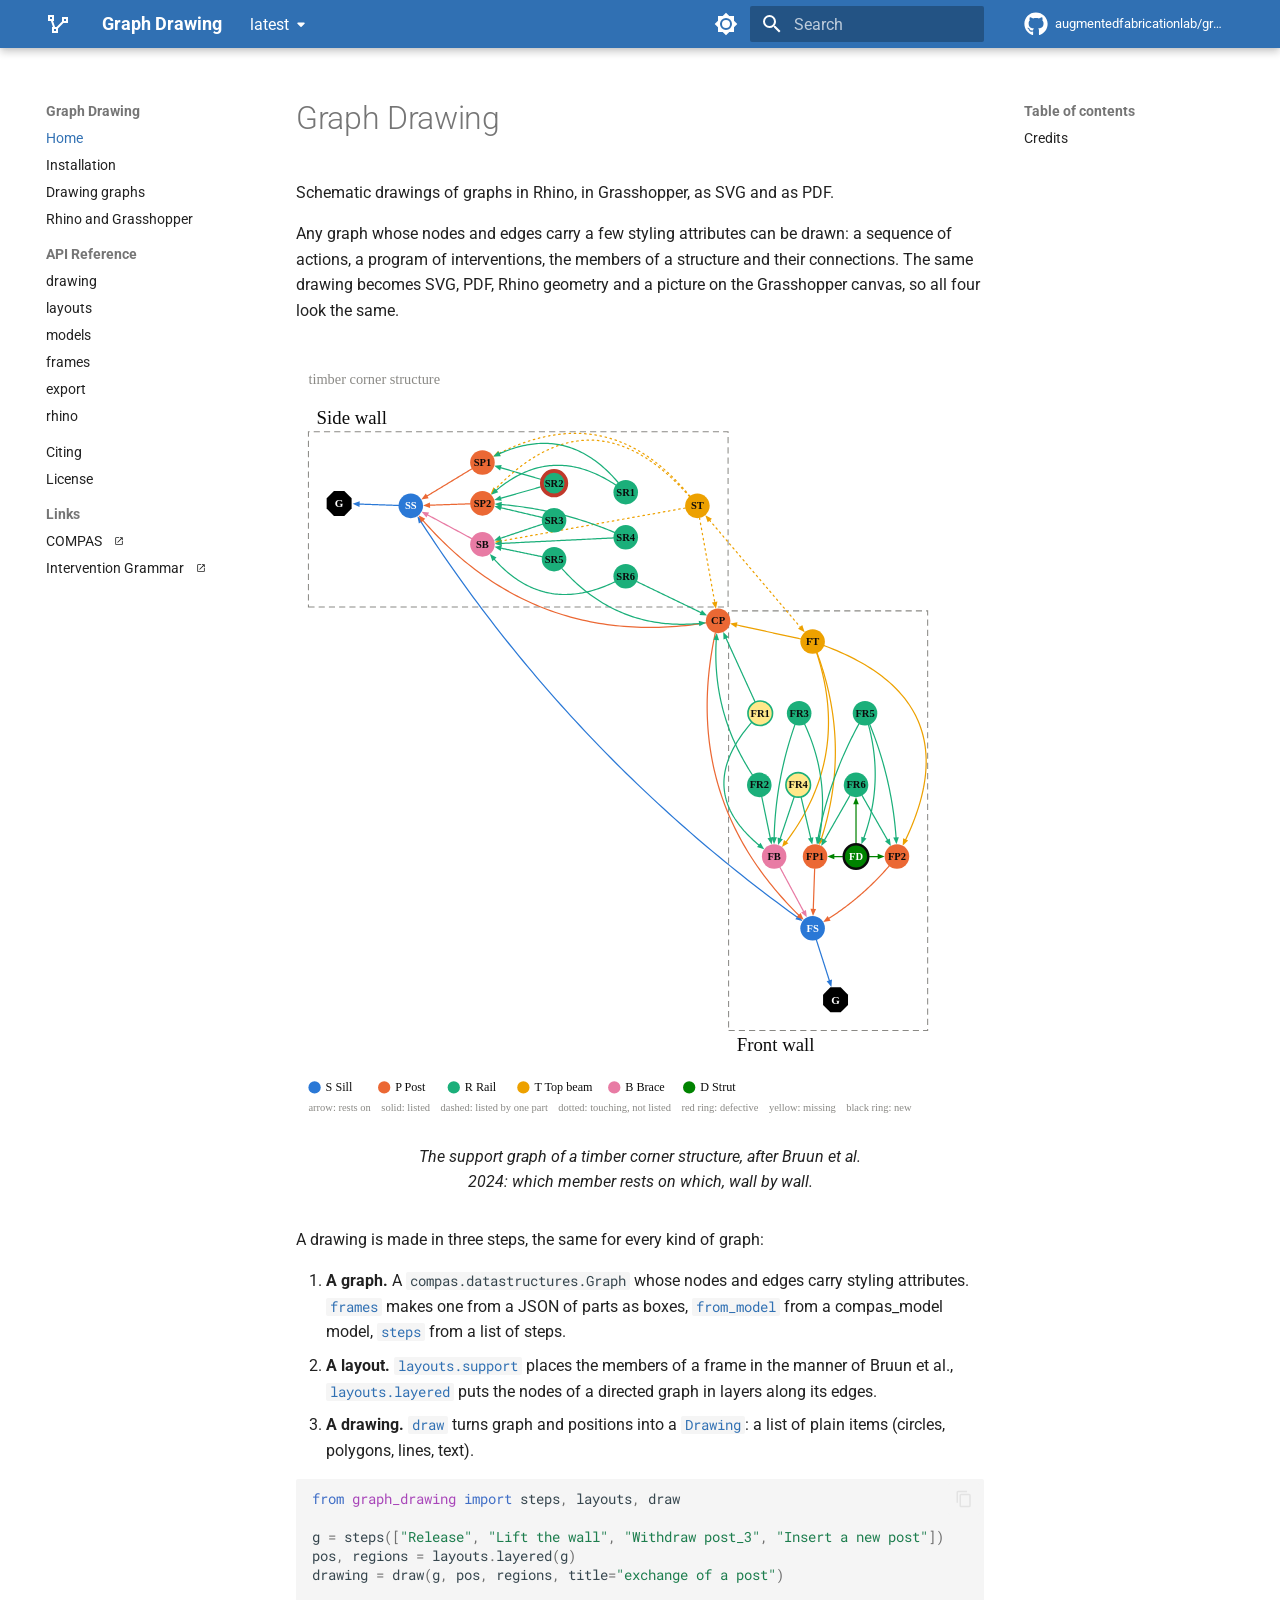
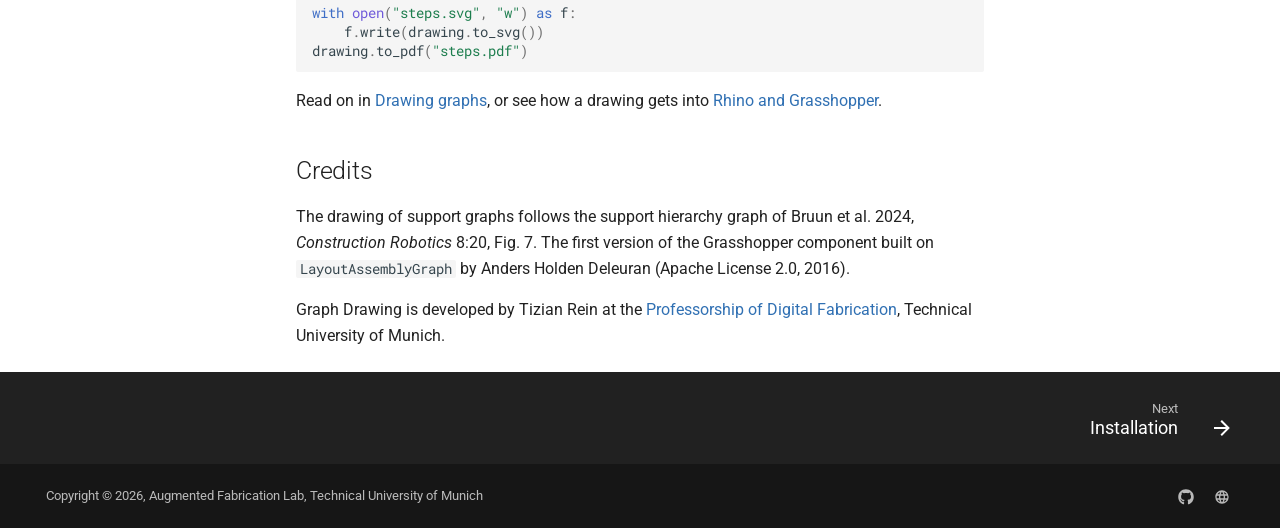
==== commit 599a0272: "Deployed 1af812d to latest with MkDocs 1.6.1 and mike 2.2.0" ====
--- a/latest/index.html
+++ b/latest/index.html
@@ -907,8 +907,7 @@
 <p>Any graph whose nodes and edges carry a few styling attributes can be drawn:
 a sequence of actions, a program of interventions, the members of a structure
 and their connections. The same drawing becomes SVG, PDF, Rhino geometry and a
-picture on the Grasshopper canvas, so all four look the same. The package
-needs only <a href="https://compas.dev">COMPAS</a>: no Graphviz, no networkx.</p>
+picture on the Grasshopper canvas, so all four look the same.</p>
 <figure>
 <p><img alt="Support graph of a timber corner structure" src="_images/corner_support.svg" />
   </p>
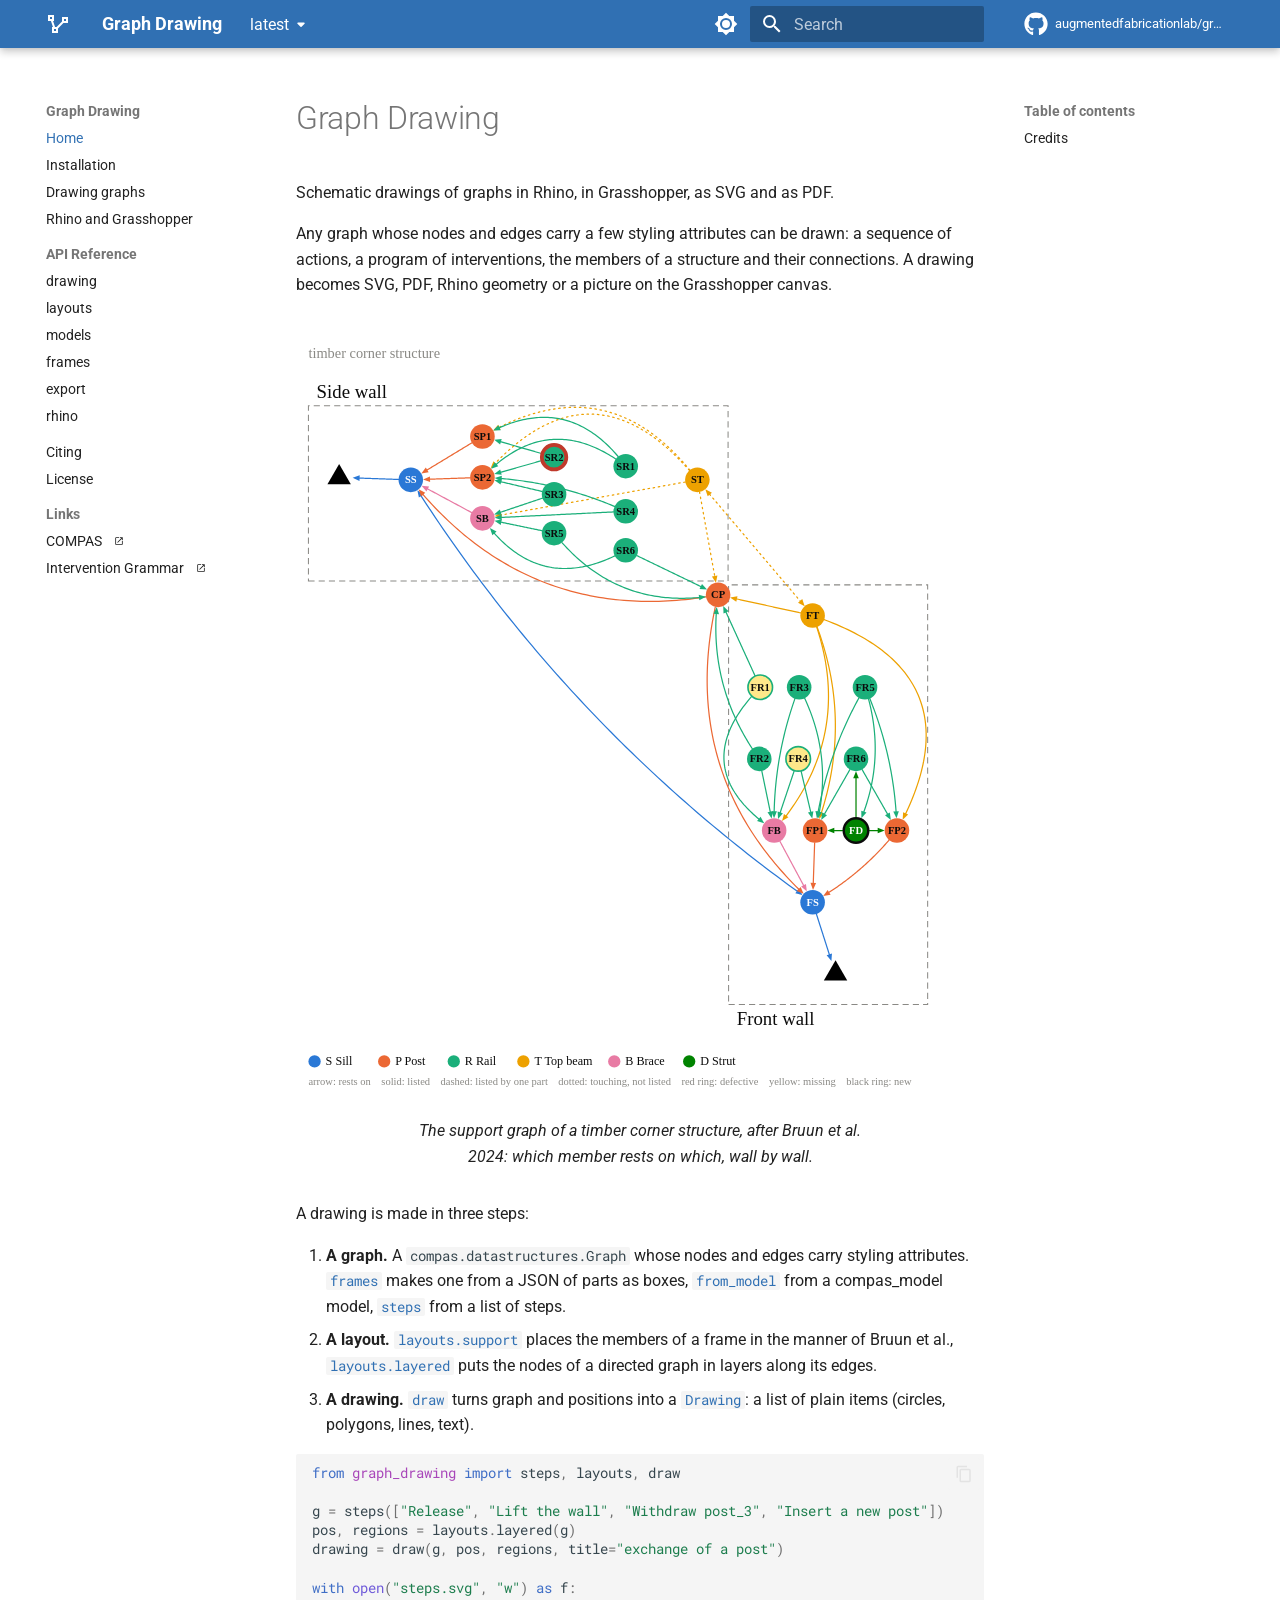
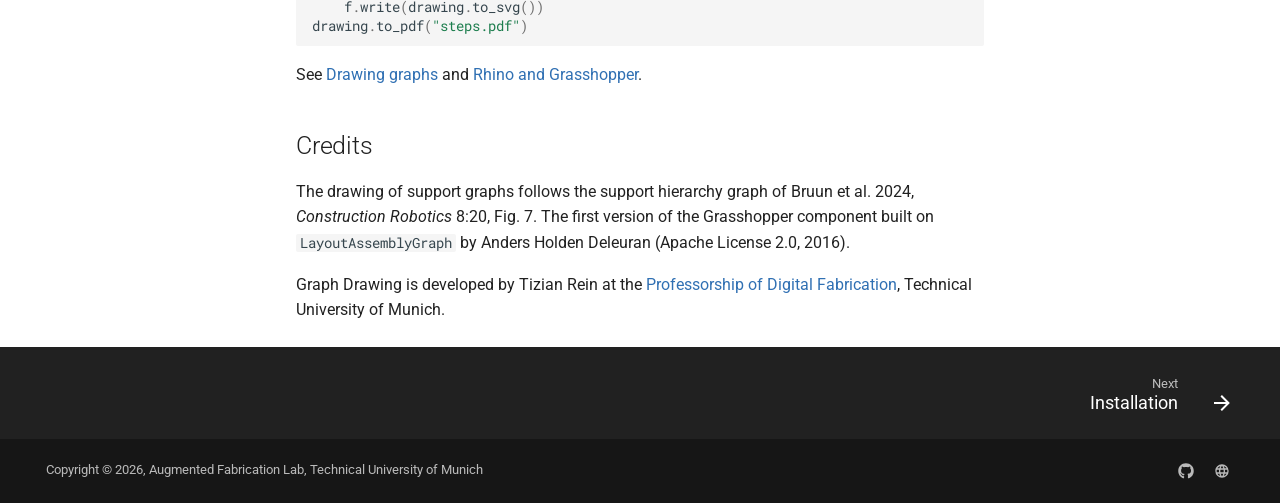
==== commit 09da4f00: "Deployed ccd3c7a to latest with MkDocs 1.6.1 and mike 2.2.0" ====
--- a/latest/index.html
+++ b/latest/index.html
@@ -906,14 +906,14 @@
 
 <p>Any graph whose nodes and edges carry a few styling attributes can be drawn:
 a sequence of actions, a program of interventions, the members of a structure
-and their connections. The same drawing becomes SVG, PDF, Rhino geometry and a
-picture on the Grasshopper canvas, so all four look the same.</p>
+and their connections. A drawing becomes SVG, PDF, Rhino geometry or a
+picture on the Grasshopper canvas.</p>
 <figure>
 <p><img alt="Support graph of a timber corner structure" src="_images/corner_support.svg" />
   </p>
 <figcaption>The support graph of a timber corner structure, after Bruun et al. 2024: which member rests on which, wall by wall.</figcaption>
 </figure>
-<p>A drawing is made in three steps, the same for every kind of graph:</p>
+<p>A drawing is made in three steps:</p>
 <ol>
 <li><strong>A graph.</strong> A <code>compas.datastructures.Graph</code> whose nodes and edges carry
    styling attributes. <a class="autorefs autorefs-internal" title="            graph_drawing.frames" href="api/graph_drawing.frames/#graph_drawing.frames"><code>frames</code></a> makes one from a JSON
@@ -937,8 +937,7 @@
 <a id="__codelineno-0-8" name="__codelineno-0-8" href="#__codelineno-0-8"></a>    <span class="n">f</span><span class="o">.</span><span class="n">write</span><span class="p">(</span><span class="n">drawing</span><span class="o">.</span><span class="n">to_svg</span><span class="p">())</span>
 <a id="__codelineno-0-9" name="__codelineno-0-9" href="#__codelineno-0-9"></a><span class="n">drawing</span><span class="o">.</span><span class="n">to_pdf</span><span class="p">(</span><span class="s2">"steps.pdf"</span><span class="p">)</span>
 </code></pre></div>
-<p>Read on in <a href="usage/">Drawing graphs</a>, or see how a drawing gets into
-<a href="rhino/">Rhino and Grasshopper</a>.</p>
+<p>See <a href="usage/">Drawing graphs</a> and <a href="rhino/">Rhino and Grasshopper</a>.</p>
 <h2 id="credits">Credits<a class="headerlink" href="#credits" title="Permanent link">¤</a></h2>
 <p>The drawing of support graphs follows the support hierarchy graph of
 Bruun et al. 2024, <em>Construction Robotics</em> 8:20, Fig. 7. The first version of
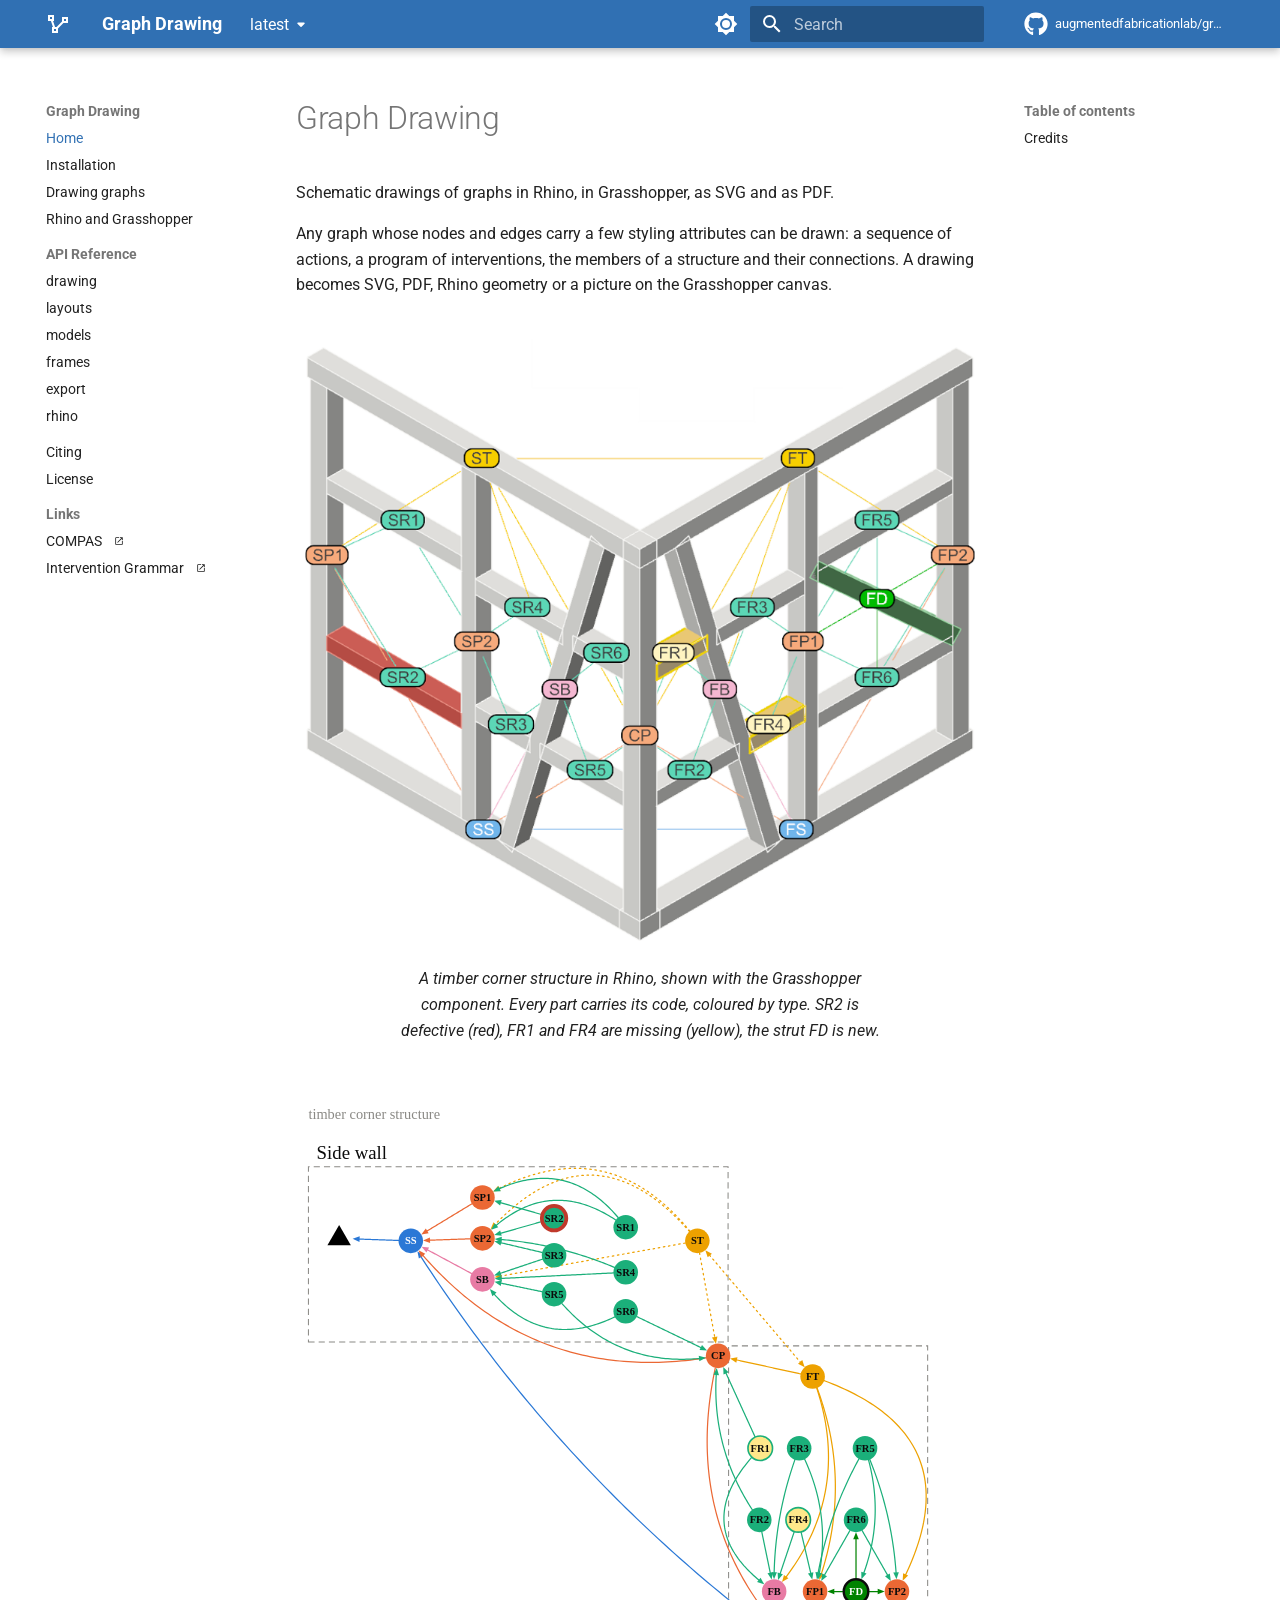
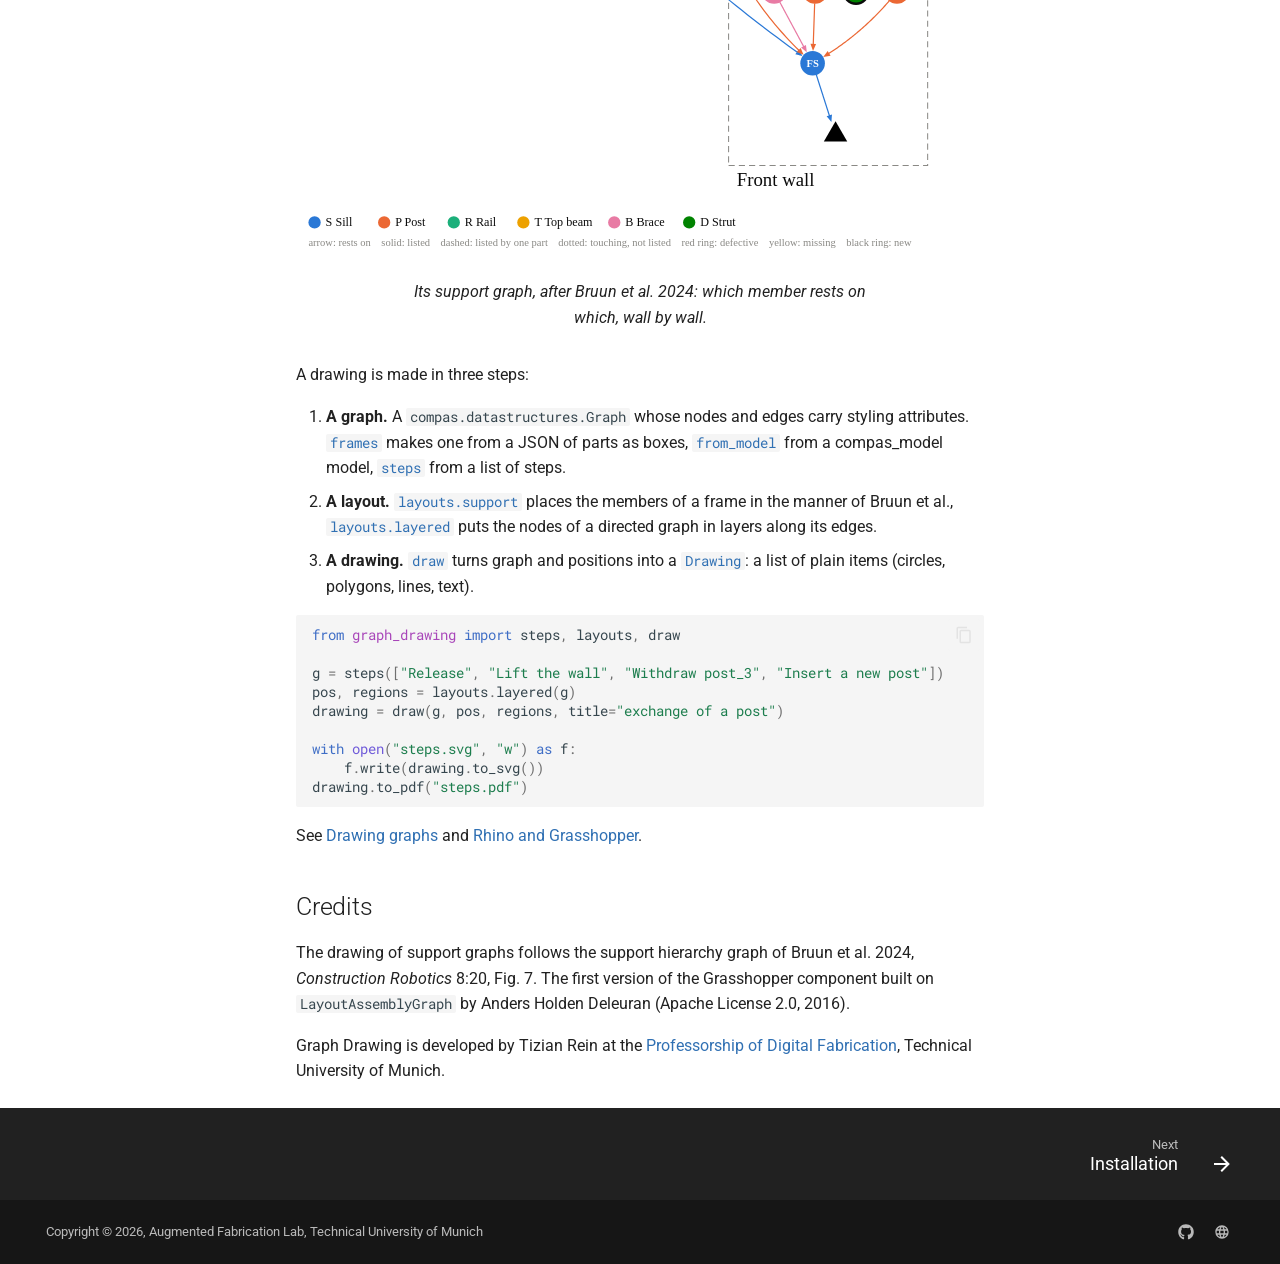
==== commit 2a0965a4: "Deployed a78e134 to latest with MkDocs 1.6.1 and mike 2.2.0" ====
--- a/latest/index.html
+++ b/latest/index.html
@@ -909,9 +909,14 @@
 and their connections. A drawing becomes SVG, PDF, Rhino geometry or a
 picture on the Grasshopper canvas.</p>
 <figure>
-<p><img alt="Support graph of a timber corner structure" src="_images/corner_support.svg" />
+<p><img alt="A timber corner structure in Rhino" src="_images/corner_model.png" />
   </p>
-<figcaption>The support graph of a timber corner structure, after Bruun et al. 2024: which member rests on which, wall by wall.</figcaption>
+<figcaption>A timber corner structure in Rhino, shown with the Grasshopper component. Every part carries its code, coloured by type. SR2 is defective (red), FR1 and FR4 are missing (yellow), the strut FD is new.</figcaption>
+</figure>
+<figure>
+<p><img alt="Support graph of the corner structure" src="_images/corner_support.svg" />
+  </p>
+<figcaption>Its support graph, after Bruun et al. 2024: which member rests on which, wall by wall.</figcaption>
 </figure>
 <p>A drawing is made in three steps:</p>
 <ol>
